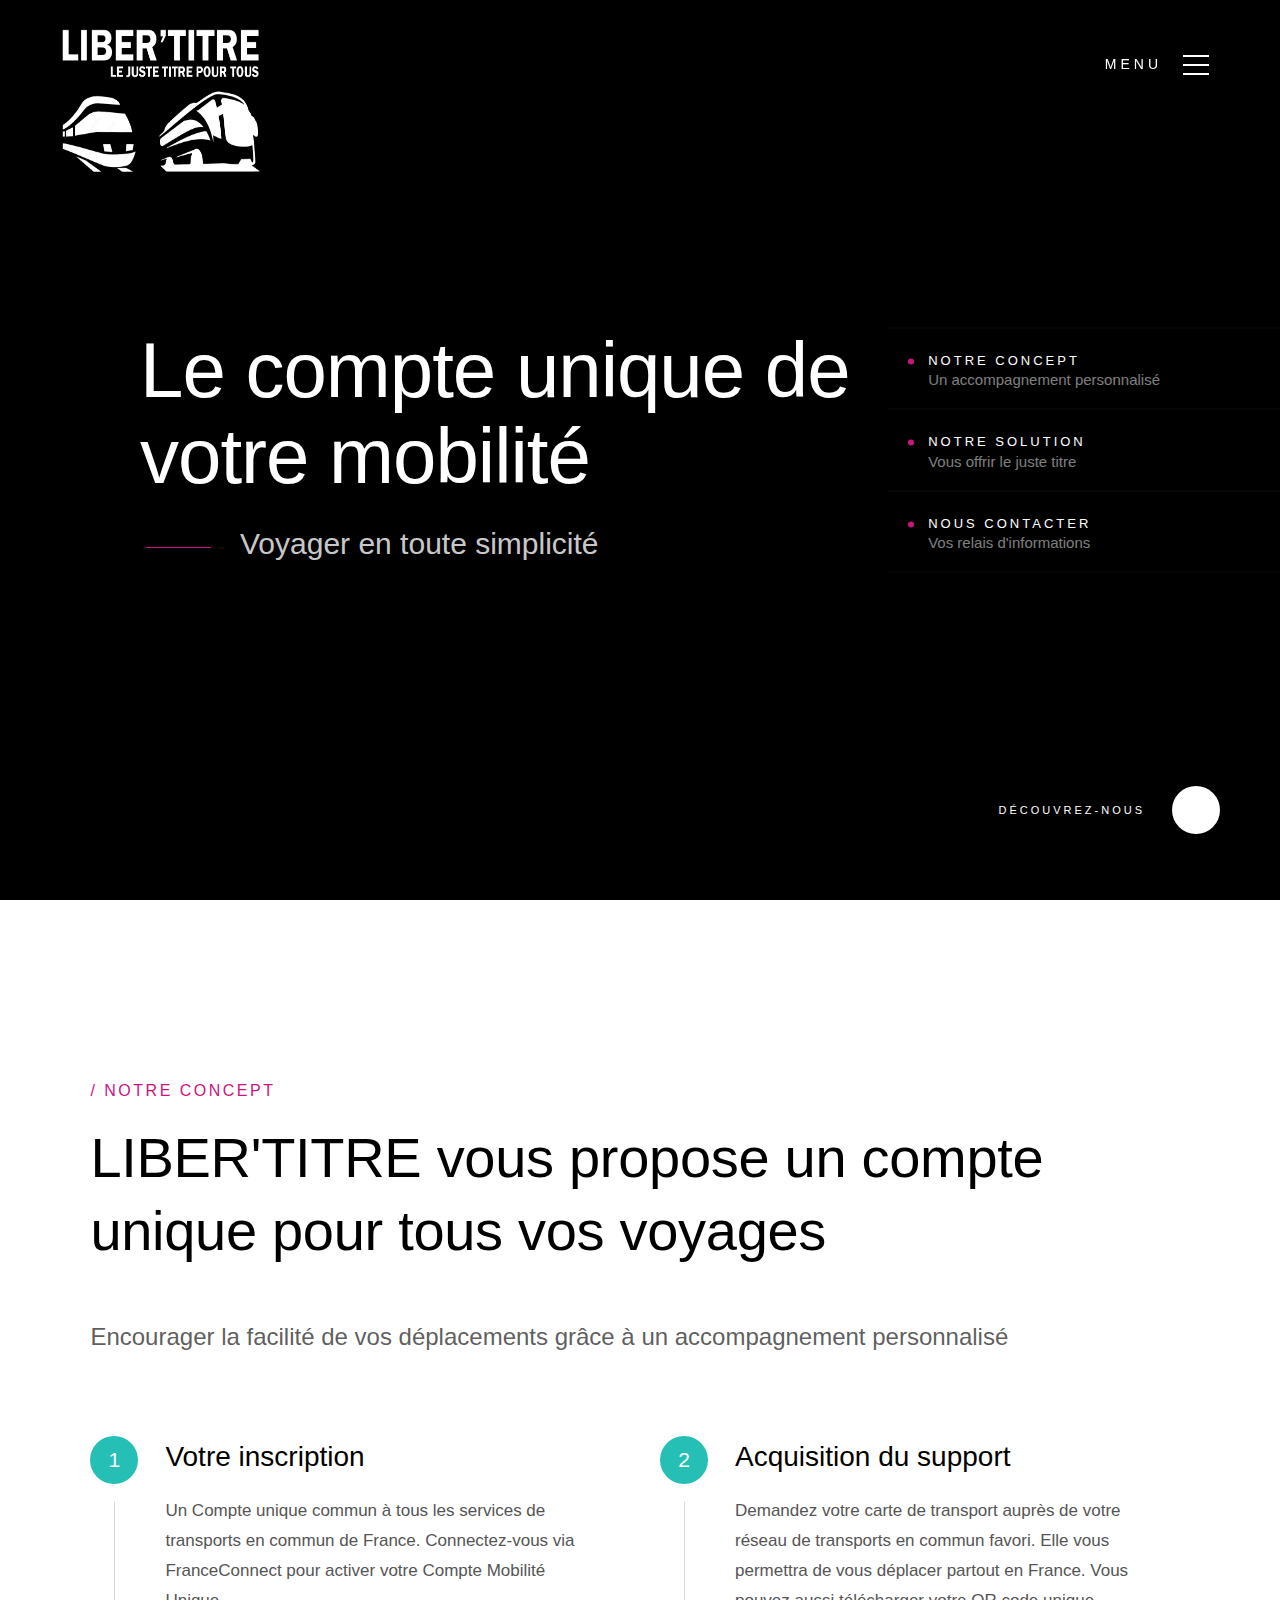
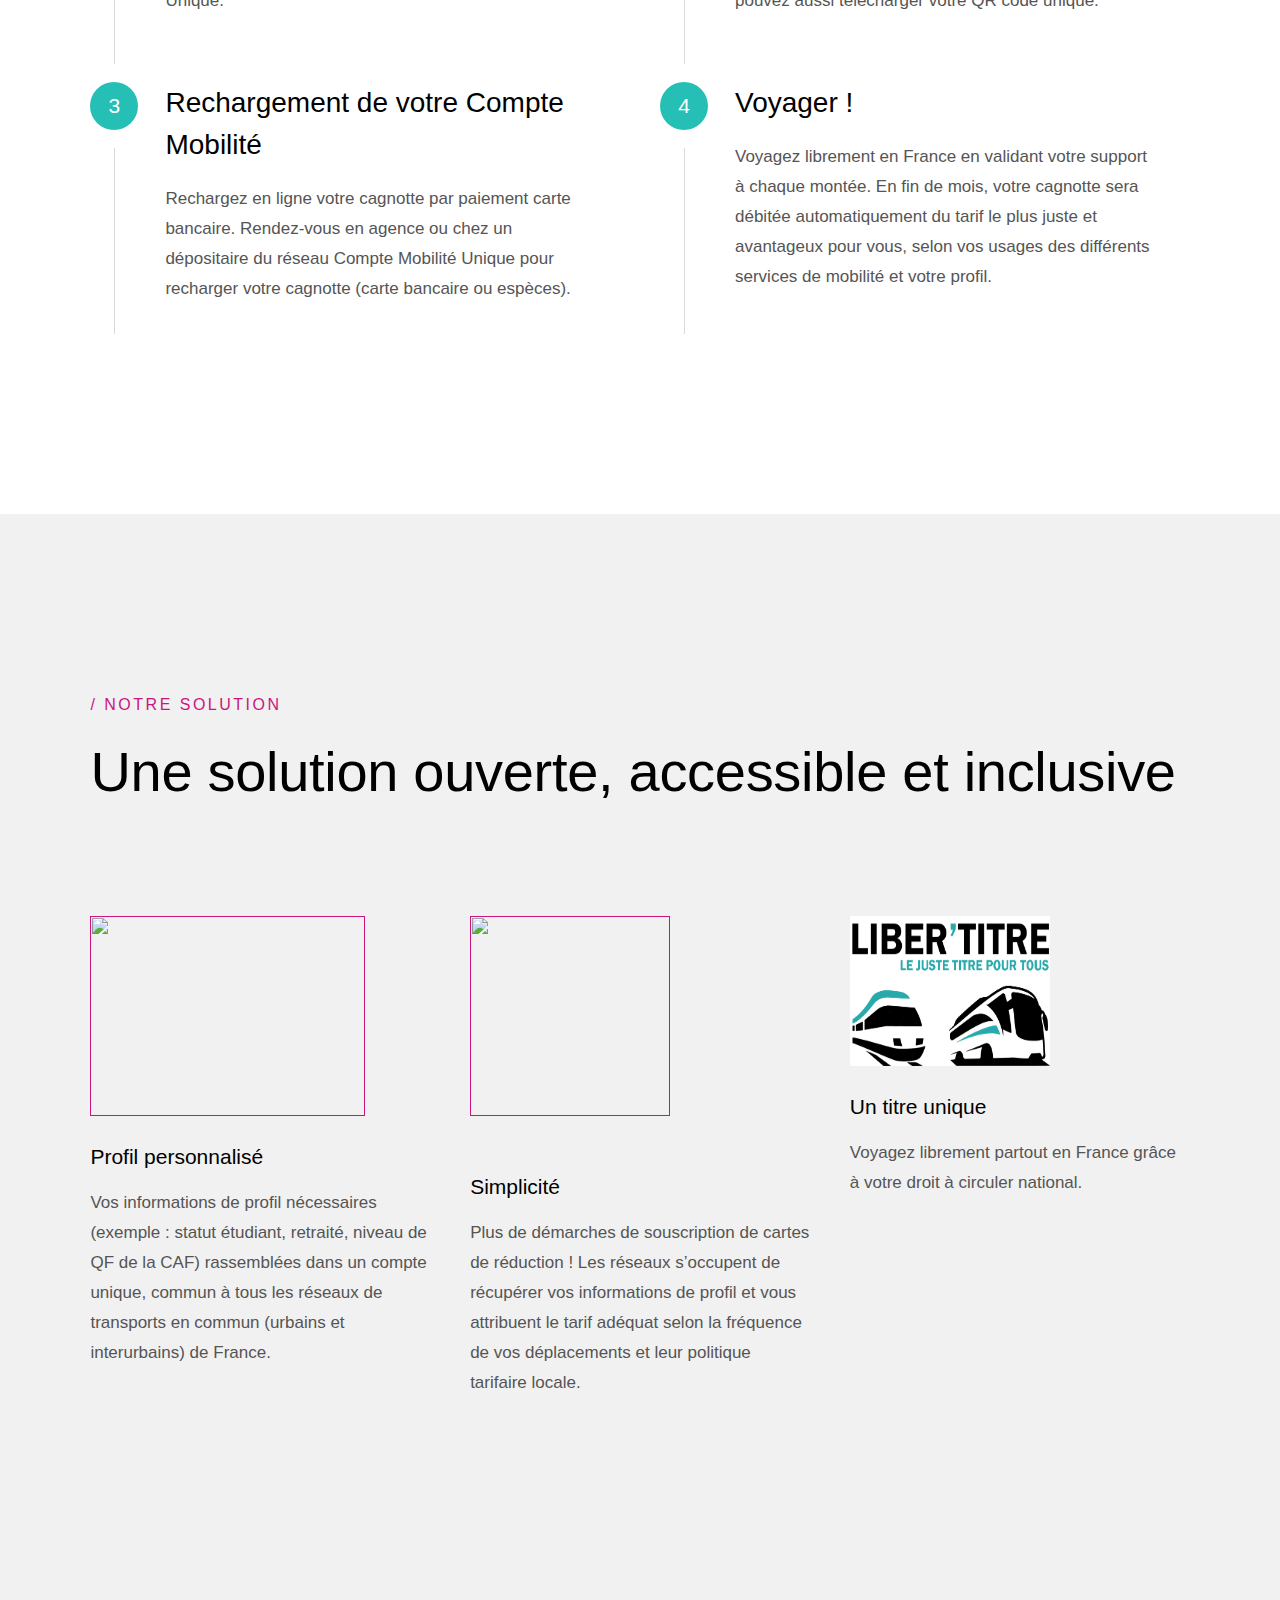
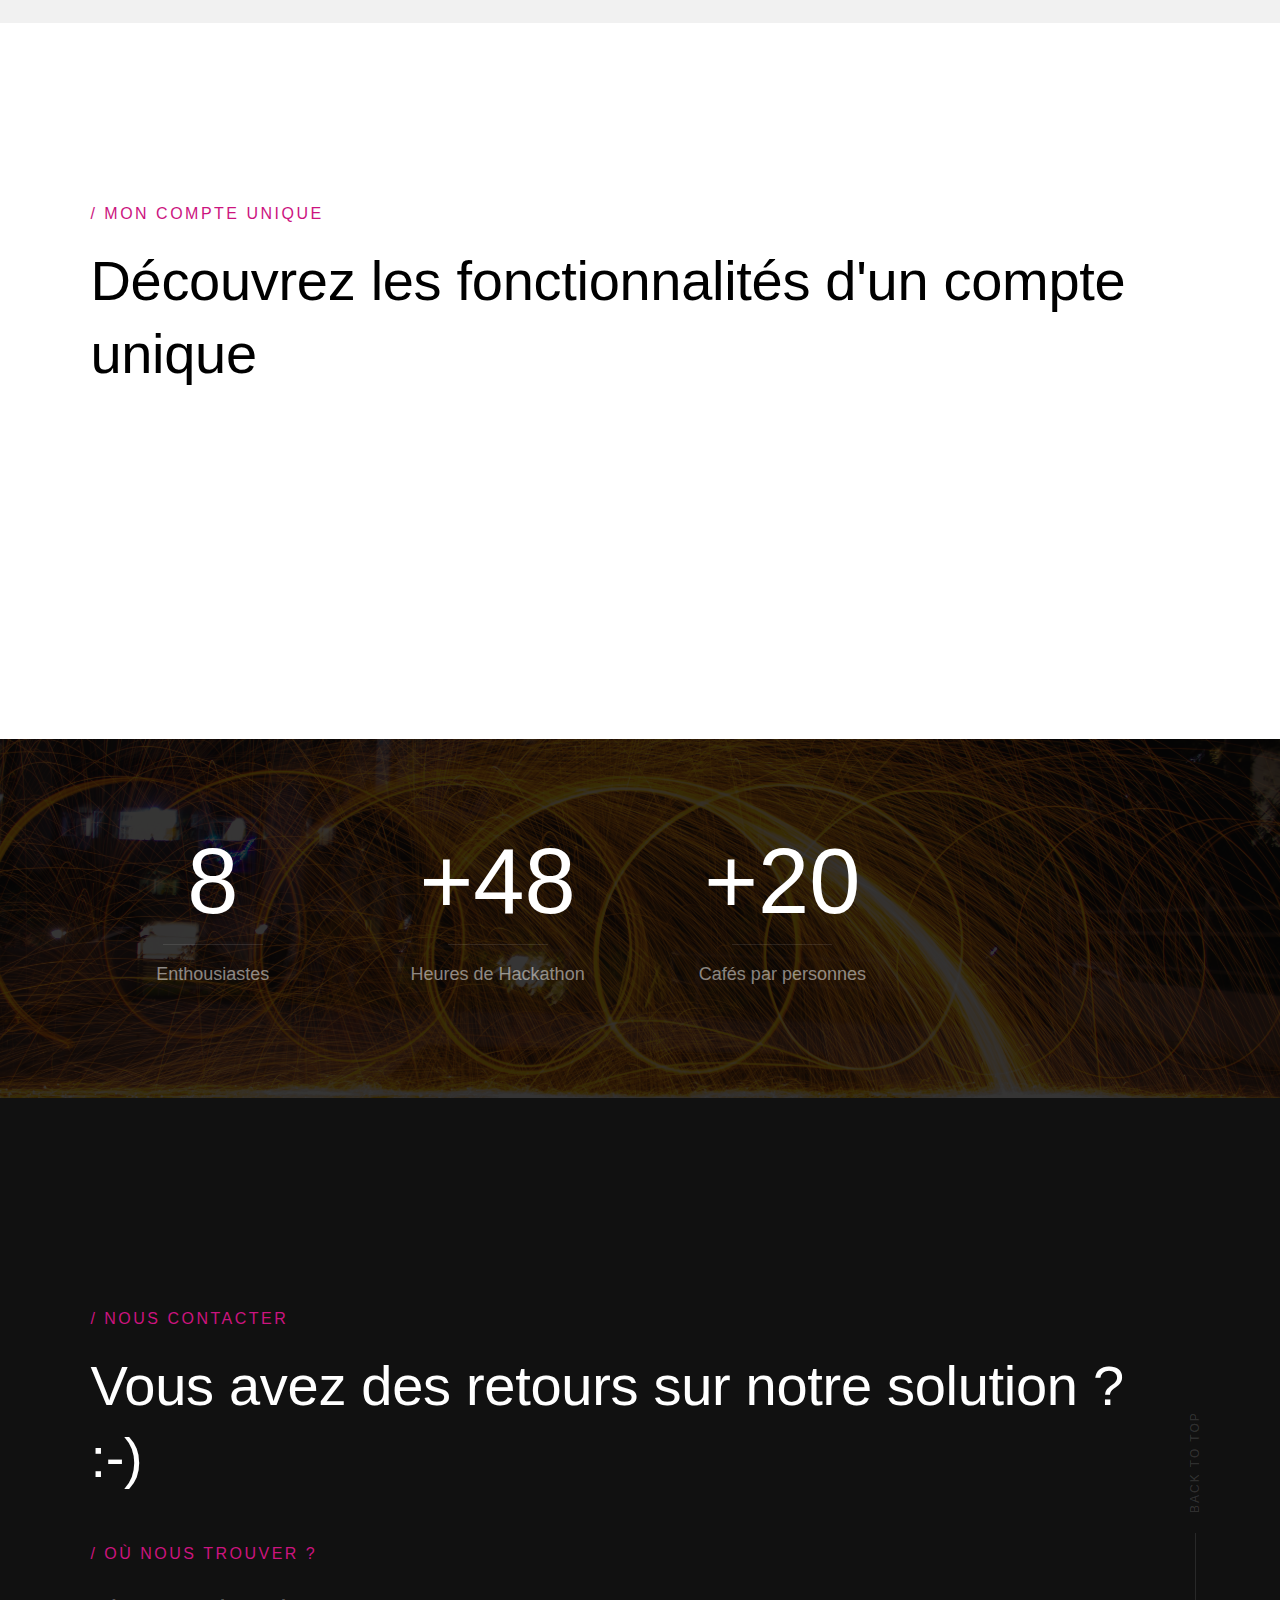
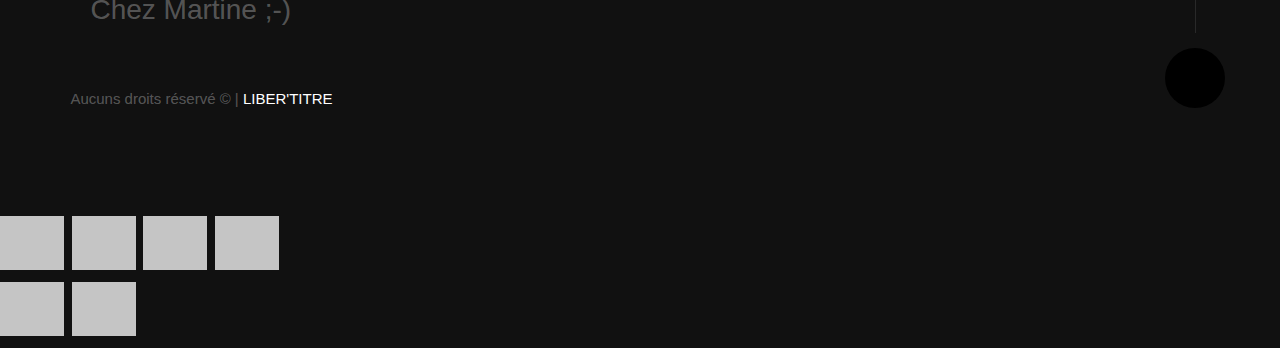
==== index.html @ 4b33ce62 "Update index.html" ====
<!DOCTYPE html>
<html class="no-js" lang="fr">
<head>

    <!--- basic page needs
    ================================================== -->
    <meta charset="utf-8">
    <title>LIBER'TITRE - Hackathon AIT</title>
    <meta name="description" content="HACKATHON LIBER'TITRE est le Juste Titre pour tous vos voyages.">
    <meta name="author" content="Thibault Langlois-Berthelot">

    <!-- mobile specific metas
    ================================================== -->
    <meta name="viewport" content="width=device-width, initial-scale=1">

    <!-- CSS
    ================================================== -->
    <link rel="stylesheet" href="css/base.css">
    <link rel="stylesheet" href="css/vendor.css">
    <link rel="stylesheet" href="css/main.css">

    <!-- script
    ================================================== -->
    <script src="js/modernizr.js"></script>
    <script src="js/pace.min.js"></script>

    <!-- favicons
    ================================================== -->
    <link rel="shortcut icon" href="favicon.ico" type="image/x-icon">
    <link rel="icon" href="favicon.ico" type="image/x-icon">

</head>

<body id="top">

    <!-- header
    ================================================== -->
    <header class="s-header">

        <div class="header-logo">
            <br>
            <br>
            <a href="" target="_blank">
                <img src="images/logo.png" alt="Homepage" style="width:200px;height:150px;">
            </a>
        </div> <!-- end header-logo -->

        <nav class="header-nav">

            <a href="#0" class="header-nav__close" title="close"><span>Fermer</span></a>

            <div class="header-nav__content">
                <h3>LIBER'TITRE</h3>
                
                <ul class="header-nav__list">
                    <li class="current"><a class="smoothscroll"  href="#home" title="home">Acceuil</a></li>
                    <li><a class="smoothscroll"  href="#about" title="about">Notre concept</a></li>
                    <li><a class="smoothscroll"  href="#services" title="services">Notre solution</a></li>
                    <li><a class="smoothscroll"  href="#works" title="works">Mon compte</a></li>
                    <li><a class="smoothscroll"  href="#contact" title="contact">Nous contacter</a></li>
                </ul>
    
                        
                        <p>LIBER'TITRE est un compte unique de vos mobilités en France vous permettant d'avoir le Juste Titre pour tous vos voyages. </p>

            </div> <!-- end header-nav__content -->

        </nav> <!-- end header-nav -->

        <a class="header-menu-toggle" href="#0">
            <span class="header-menu-icon"></span>
        </a>

    </header> <!-- end s-header -->


    <!-- home
    ================================================== -->
    <section id="home" class="s-home target-section" data-parallax="scroll" data-image-src="images/hero-bg.jpg" data-natural-width=3000 data-natural-height=2000 data-position-y=top>

        <div class="shadow-overlay"></div>

        <div class="home-content">

            <div class="row home-content__main">
                <h1>
                Le compte unique de votre mobilité
                </h1>

                <p>
                    Voyager en toute simplicité<br>
                </p>
            </div> 

        </div> <!-- end home-content -->

        <ul class="home-sidelinks">
            <li><a class="smoothscroll" href="#about">Notre concept<span>Un accompagnement personnalisé</span></a></li>
            <li><a class="smoothscroll" href="#services">Notre solution<span>Vous offrir le juste titre</span></a></li>
            <li><a  class="smoothscroll" href="#contact">Nous contacter<span>Vos relais d'informations</span></a></li>
        </ul> <!-- end home-sidelinks -->

        <a href="#about" class="home-scroll smoothscroll">
            <span class="home-scroll__text">Découvrez-nous</span>
            <span class="home-scroll__icon"></span>
        </a> <!-- end home-scroll -->

    </section> <!-- end s-home -->


    <!--about==================================================-->
    <section id='about' class="s-about">

        <div class="row section-header" data-aos="fade-up">
            <div class="col-full">
                <h3 class="subhead">Notre concept</h3>
                <h1 class="display-1">LIBER'TITRE vous propose un compte unique pour tous vos voyages</h1>
            </div>
        </div> <!-- end section-header -->

        <div class="row" data-aos="fade-up">
            <div class="col-full">
                <p class="lead">
                    Encourager la facilité de vos déplacements grâce à un accompagnement personnalisé
                </p>
            </div>
        </div> <!-- end about-desc -->

        <div class="row">
                
            <div class="about-process process block-1-2 block-tab-full">

                <div class="process__vline-left"></div>
                <div class="process__vline-right"></div>

                <div class="col-block process__col" data-item="1" data-aos="fade-up">
                    <div class="process__text">
                        <h4>Votre inscription</h4>

                        <p>Un Compte unique commun à tous les services de transports en commun de France. Connectez-vous via FranceConnect pour activer votre Compte Mobilité Unique.
</p>
                    </div>
                </div>
                <div class="col-block process__col" data-item="2" data-aos="fade-up">
                    <div class="process__text">
                        <h4>Acquisition du support</h4>

                        <p>
                        Demandez votre carte de transport auprès de votre réseau de transports en commun favori. Elle vous permettra de vous déplacer partout en France. Vous pouvez aussi télécharger votre QR code unique.

                        </p>
                    </div>
                </div>
                <div class="col-block process__col" data-item="3" data-aos="fade-up">
                    <div class="process__text">
                        <h4>Rechargement de votre Compte Mobilité</h4>

                        <p>
Rechargez en ligne votre cagnotte par paiement carte bancaire. Rendez-vous en agence ou chez un dépositaire du réseau Compte Mobilité Unique pour recharger votre cagnotte (carte bancaire ou espèces).
                            </p>
                    </div>
                </div>
                <div class="col-block process__col" data-item="4" data-aos="fade-up">
                    <div class="process__text">
                        <h4>Voyager !</h4>

                        <p>
                      Voyagez librement en France en validant votre support à chaque montée. En fin de mois, votre cagnotte sera débitée automatiquement du tarif le plus juste et avantageux pour vous, selon vos usages des différents services de mobilité et votre profil.
                        </p>
                    </div>
                </div>

            </div> <!-- end process -->

        </div> <!-- end about-stats -->

    </section> <!-- end s-about -->


    <!-- services
    ================================================== -->
    <section id='services' class="s-services light-gray">

        <div class="row section-header" data-aos="fade-up">
            <div class="col-full">
                <h3 class="subhead">Notre solution</h3>
                <h1 class="display-1">Une solution ouverte, accessible et inclusive</h1>
            </div>
        </div> <!-- end section-header -->

        <div class="row" data-aos="fade-up">
            <div class="col-full">
            </div>
        </div> <!-- end about-desc -->

        <div class="row services-list block-1-3 block-m-1-2 block-tab-full">

            <div class="col-block service-item " data-aos="fade-up">
                <div class="service-icon service-icon--brand-identity">
                        <a href="" target="_blank"><img src="images/CM.png" alt="" style="width:275px;height:200px;"></a>
                </div>
                <div class="service-text">
                    <h3 class="h4">Profil personnalisé</h3>
                    <p>Vos informations de profil nécessaires (exemple : statut étudiant, retraité, niveau de QF de la CAF) rassemblées dans un compte unique, commun à tous les réseaux de transports en commun (urbains et interurbains) de France.
                    </p>
                </div>
            </div>

            <div class="col-block service-item" data-aos="fade-up">
                <div class="service-icon  service-icon--illustration">
                        <a href="" target="_blank"><img src="images/kbs.png" alt="" style="width:200px;height:200px;"></a>
                </div>
                <div class="service-text">
                    <br>
                    <h3 class="h4">Simplicité</h3>
                    <p>Plus de démarches de souscription de cartes de réduction ! Les réseaux s’occupent de récupérer vos informations de profil et vous attribuent le tarif adéquat selon la fréquence de vos déplacements et leur politique tarifaire locale.
                    </p>
                </div>
            </div>

            <div class="col-block service-item" data-aos="fade-up">
                <div class="service-icon  service-icon--web-design">
                        <a href="" target="_blank"><img src="images/logo2.png" alt="" style="width:200px;height:150px;"></a>
                </div>  
                <div class="service-text">
                    <h3 class="h4">Un titre unique</h3>
                    <p>Voyagez librement partout en France grâce à votre droit à circuler national.
                    </p>
                </div>
            </div>

           

        </div> <!-- end services-list -->

    </section> <!-- end s-services -->


    <!-- works
    ================================================== -->
    <section id='works' class="s-works">
                
        <div class="row section-header" data-aos="fade-up">
            <div class="col-full">
                <h3 class="subhead">Mon compte unique</h3>
                <h1 class="display-1">Découvrez les fonctionnalités d'un compte unique</h1>
            </div>
        </div> <!-- end section-header -->

        <div class="row masonry-wrap">
            <div class="masonry">

                <div class="masonry__brick" data-aos="fade-up">
                    <div class="item-folio">

<div class="item-folio__thumb">
                        </div>

                        <div class="item-folio__text">
                            <h3 class="item-folio__title">
                                Prenez rendez-vous avec un ambassadeur mobilité
                            </h3>
                            <p class="item-folio__cat">
                            </p>
                        </div>

                        <a href="" class="item-folio__project-link" title="Project link">
                            Etape 1
                        </a>
                        <div class="item-folio__caption">
                            <p></p>
                        </div>

                    </div> <!-- end item-folio -->
                </div> <!-- end masonry__brick -->

                <div class="masonry__brick" data-aos="fade-up">
                    <div class="item-folio">
                        
                        <div class="item-folio__thumb">
              <!-- HEREEEEEEEEEEEEeee -->
                        </div>

                        <div class="item-folio__text">
                            <h3 class="item-folio__title">
                               Acquérir un support (carte ou dématérialisé)
                            </h3>
                            <p class="item-folio__cat">
                            </p>
                        </div>

                        <a href="" class="item-folio__project-link" title="Project link">
                            Etape 2
                        </a>

                        <span class="item-folio__caption">
                            <p></p>
                        </span>

                    </div> <!-- end item-folio -->
                </div> <!-- end masonry__brick -->

                <div class="masonry__brick" data-aos="fade-up">
                    <div class="item-folio">

                        <div class="item-folio__thumb">
                        </div>

                        <div class="item-folio__text">
                            <h3 class="item-folio__title">
                                Recharger votre compte mobilité
                            </h3>
                            <p class="item-folio__cat">
                            </p>
                        </div>

                        <a href="" class="item-folio__project-link" title="Project link">
                            Etape 3
                        </a>

                        <span class="item-folio__caption">
                            <p></p>
                        </span>

                    </div> <!-- end item-folio -->
                </div> <!-- end masonry__brick -->

                <div class="masonry__brick" data-aos="fade-up">
                    <div class="item-folio">

                        <div class="item-folio__thumb">
                        </div>

                        <div class="item-folio__text">
                            <h3 class="item-folio__title">
                               4.	Trouver un point services de proximité
                            </h3>
                            <p class="item-folio__cat">
                            </p>
                        </div>

                        <a href="" class="item-folio__project-link" title="Project link">
                            Etape 4
                        </a>

                        <span class="item-folio__caption">
                            <p></p>
                        </span>

                    </div> <!-- end item-folio -->
                </div> <!-- end masonry__brick -->


                <div class="masonry__brick" data-aos="fade-up">
                    <div class="item-folio">

                        <div class="item-folio__thumb">
                        </div>

                        <div class="item-folio__text">
                            <h3 class="item-folio__title">
                               Retrouver l’historique de vos voyages
                            </h3>
                            <p class="item-folio__cat">
                     </p>
                        </div>

                        <a href="" class="item-folio__project-link" title="Project link">
                            Etape 5
                        </a>

                        <span class="item-folio__caption">
                            <p></p>
                        </span>

                    </div> <!-- end item-folio -->
                </div> <!-- end masonry__brick -->

                <div class="masonry__brick" data-aos="fade-up">
                    <div class="item-folio">

                        <div class="item-folio__thumb">
                        </div>

                        <div class="item-folio__text">
                            <h3 class="item-folio__title">
                                Voyager librement en validant votre support
                            </h3>
                            <p class="item-folio__cat">
                               
                            </p>
                        </div>

                        <a href="" class="item-folio__project-link" title="Project link">
                            Etape 6
                        </a>

                        <span class="item-folio__caption">
                            <p></p>
                        </span>

                    </div> <!-- end item-folio -->
                </div> <!-- end masonry__brick -->

            </div> <!-- end masonry -->
        </div> <!-- end masonry-wrap -->

      

    </section> <!-- end s-works -->


    <!-- stats
    ================================================== -->
    <section id="stats" class="s-stats">
       
        <div class="row stats block-1-4 block-m-1-2 block-mob-full" data-aos="fade-up">
             <center>    
            <div class="col-block stats__col ">
                <div class="stats__count">8</div>
                <h5>Enthousiastes</h5>
            </div>
            <div class="col-block stats__col">
                <div class="stats__count">+48</div>
                <h5>Heures de Hackathon</h5>
            </div>
            <div class="col-block stats__col">
                <div class="stats__count">+20</div>
                <h5>Cafés par personnes</h5> 
            </center>
                 </div>

        </div> <!-- end stats -->
    </section> <!-- end s-stats -->


    <!-- contact
    ================================================== -->
    <section id="contact" class="s-contact">

        <div class="row section-header" data-aos="fade-up">
            <div class="col-full">
                <h3 class="subhead subhead--light">Nous contacter</h3>
                <h1 class="display-1 display-1--light">Vous avez des retours sur notre solution ? :-)</h1>
            </div>
        </div> <!-- end section-header -->

        </div> <!-- end row -->

        <div class="row">

            <div class="col-five tab-full contact-secondary">
                <h3 class="subhead subhead--light">Où nous trouver ?</h3>

                <p class="contact-address">
                    Chez Martine ;-)
                </p>
            </div> <!-- end contact-secondary --
        </div> <!-- end row -->

        <div class="row">
            <div class="col-full cl-copyright">
                <span><!-- Link back to Colorlib can't be removed. Template is licensed under CC BY 3.0. -->
Aucuns droits réservé &copy; | <a href="" target="_blank">LIBER'TITRE</a>
<!-- Link back to Colorlib can't be removed. Template is licensed under CC BY 3.0. --></span> 
            </div>
        </div>

        <div class="cl-go-top">
            <a class="smoothscroll" title="Revenir au menu" href="#top"><i class="icon-arrow-up" aria-hidden="true"></i></a>
        </div>

    </section> <!-- end s-contact -->


    <!-- photoswipe background
    ================================================== -->
    <div aria-hidden="true" class="pswp" role="dialog" tabindex="-1">

        <div class="pswp__bg"></div>
        <div class="pswp__scroll-wrap">

            <div class="pswp__container">
                <div class="pswp__item"></div>
                <div class="pswp__item"></div>
                <div class="pswp__item"></div>
            </div>

            <div class="pswp__ui pswp__ui--hidden">
                <div class="pswp__top-bar">
                    <div class="pswp__counter"></div><button class="pswp__button pswp__button--close" title="Close (Esc)"></button> <button class="pswp__button pswp__button--share" title=
                    "Share"></button> <button class="pswp__button pswp__button--fs" title="Toggle fullscreen"></button> <button class="pswp__button pswp__button--zoom" title=
                    "Zoom in/out"></button>
                    <div class="pswp__preloader">
                        <div class="pswp__preloader__icn">
                            <div class="pswp__preloader__cut">
                                <div class="pswp__preloader__donut"></div>
                            </div>
                        </div>
                    </div>
                </div>
                <div class="pswp__share-modal pswp__share-modal--hidden pswp__single-tap">
                    <div class="pswp__share-tooltip"></div>
                </div><button class="pswp__button pswp__button--arrow--left" title="Previous (arrow left)"></button> <button class="pswp__button pswp__button--arrow--right" title=
                "Next (arrow right)"></button>
                <div class="pswp__caption">
                    <div class="pswp__caption__center"></div>
                </div>
            </div>

        </div>

    </div> <!-- end photoSwipe background -->


    <!-- preloader
    ================================================== -->
    <div id="preloader">
        <div id="loader">            
        </div>
    </div>


    <!-- Java Script
    ================================================== -->
    <script src="js/jquery-3.2.1.min.js"></script>
    <script src="js/plugins.js"></script>
    <script src="js/main.js"></script>

</body>

</html>
---- css/base.css ----
/* =================================================================== 
 *
 *  Transcend v1.0 Base Stylesheet
 *  03-18-2018
 *  ------------------------------------------------------------------
 *
 *  TOC:
 *  # imports
 *  # normalize
 *  # basic/base setup styles
 *      ## Media
 *      ## Typography resets
 *      ## links
 *      ## inputs
 *  # grid
 *      ## medium size devices
 *      ## tablets
 *      ## mobile devices
 *      ## small mobile devices
 *  # block grids
 *      ## medium size devices
 *      ## tablets
 *      ## mobile devices
 *      ## small mobile devices
 *  # MISC
 *
 * =================================================================== */

/* ===================================================================
 * # imports 
 *
 * ------------------------------------------------------------------- */
@import url("font-awesome/css/fontawesome-all.css");
@import url("micons/micons.css");
@import url("fonts.css");


/* ===================================================================
 * # normalize
 * normalize.css v5.0.0 | MIT License | 
 * github.com/necolas/normalize.css
 *
 * ------------------------------------------------------------------- */
html {
    font-family: sans-serif;
    line-height: 1.15;
    -ms-text-size-adjust: 100%;
    -webkit-text-size-adjust: 100%;
}

body {
    margin: 0;
}

article,
aside,
footer,
header,
nav,
section {
    display: block;
}

h1 {
    font-size: 2em;
    margin: 0.67em 0;
}

figcaption,
figure,
main {
    display: block;
}

figure {
    margin: 1em 40px;
}

hr {
    box-sizing: content-box;
    height: 0;
    overflow: visible;
}

pre {
    font-family: monospace, monospace;
    font-size: 1em;
}

a {
    background-color: transparent;
    -webkit-text-decoration-skip: objects;
}

a:active,
a:hover {
    outline-width: 0;
}

abbr[title] {
    border-bottom: none;
    text-decoration: underline;
    text-decoration: underline dotted;
}

b,
strong {
    font-weight: inherit;
}

b,
strong {
    font-weight: bolder;
}

code,
kbd,
samp {
    font-family: monospace, monospace;
    font-size: 1em;
}

dfn {
    font-style: italic;
}

mark {
    background-color: #ff0;
    color: #000;
}

small {
    font-size: 80%;
}

sub,
sup {
    font-size: 75%;
    line-height: 0;
    position: relative;
    vertical-align: baseline;
}

sub {
    bottom: -0.25em;
}

sup {
    top: -0.5em;
}

audio,
video {
    display: inline-block;
}

audio:not([controls]) {
    display: none;
    height: 0;
}

img {
    border-style: none;
}

svg:not(:root) {
    overflow: hidden;
}

button,
input,
optgroup,
select,
textarea {
    font-family: sans-serif;
    font-size: 100%;
    line-height: 1.15;
    margin: 0;
}

button,
input {
    overflow: visible;
}

button,
select {
    text-transform: none;
}

button,
html [type="button"],
[type="reset"],
[type="submit"] {
    -webkit-appearance: button;
}

button::-moz-focus-inner,
[type="button"]::-moz-focus-inner,
[type="reset"]::-moz-focus-inner,
[type="submit"]::-moz-focus-inner {
    border-style: none;
    padding: 0;
}

button:-moz-focusring,
[type="button"]:-moz-focusring,
[type="reset"]:-moz-focusring,
[type="submit"]:-moz-focusring {
    outline: 1px dotted ButtonText;
}

fieldset {
    border: 1px solid #c0c0c0;
    margin: 0 2px;
    padding: 0.35em 0.625em 0.75em;
}

legend {
    box-sizing: border-box;
    color: inherit;
    display: table;
    max-width: 100%;
    padding: 0;
    white-space: normal;
}

progress {
    display: inline-block;
    vertical-align: baseline;
}

textarea {
    overflow: auto;
}

[type="checkbox"],
[type="radio"] {
    box-sizing: border-box;
    padding: 0;
}

[type="number"]::-webkit-inner-spin-button,
[type="number"]::-webkit-outer-spin-button {
    height: auto;
}

[type="search"] {
    -webkit-appearance: textfield;
    outline-offset: -2px;
}

[type="search"]::-webkit-search-cancel-button,
[type="search"]::-webkit-search-decoration {
    -webkit-appearance: none;
}

::-webkit-file-upload-button {
    -webkit-appearance: button;
    font: inherit;
}

details,
menu {
    display: block;
}

summary {
    display: list-item;
}

canvas {
    display: inline-block;
}

template {
    display: none;
}

[hidden] {
    display: none;
}


/* ===================================================================
 * # basic/base setup styles
 *
 * ------------------------------------------------------------------- */
html {
    font-size: 62.5%;
    box-sizing: border-box;
}

*,
*::before,
*::after {
    box-sizing: inherit;
}

body {
    font-weight: normal;
    line-height: 1;
    word-wrap: break-word;
    text-rendering: optimizeLegibility;
    -webkit-overflow-scrolling: touch;
    -webkit-text-size-adjust: none;
}

body,
input,
button {
    -moz-osx-font-smoothing: grayscale;
    -webkit-font-smoothing: antialiased;
}


/* ------------------------------------------------------------------- 
 * ## Media
 * ------------------------------------------------------------------- */
img,
video {
    max-width: 100%;
    height: auto;
}


/* ------------------------------------------------------------------- 
 * ## Typography resets 
 * ------------------------------------------------------------------- */
div,
dl,
dt,
dd,
ul,
ol,
li,
h1,
h2,
h3,
h4,
h5,
h6,
pre,
form,
p,
blockquote,
th,
td {
    margin: 0;
    padding: 0;
}

h1,
h2,
h3,
h4,
h5,
h6 {
    -webkit-font-smoothing: auto;
    -webkit-font-smoothing: antialiased;
    -webkit-font-variant-ligatures: common-ligatures;
    -moz-font-variant-ligatures: common-ligatures;
    font-variant-ligatures: common-ligatures;
    text-rendering: optimizeLegibility;
}

em,
i {
    font-style: italic;
    line-height: inherit;
}

strong,
b {
    font-weight: bold;
    line-height: inherit;
}

small {
    font-size: 60%;
    line-height: inherit;
}

ol,
ul {
    list-style: none;
}

li {
    display: block;
}


/* ------------------------------------------------------------------- 
 * ## links
 * ------------------------------------------------------------------- */
a {
    text-decoration: none;
    line-height: inherit;
}

a img {
    border: none;
}


/* ------------------------------------------------------------------- 
 * ## inputs
 * ------------------------------------------------------------------- */
fieldset {
    margin: 0;
    padding: 0;
}

input[type="email"],
input[type="number"],
input[type="search"],
input[type="text"],
input[type="tel"],
input[type="url"],
input[type="password"],
textarea {
    -webkit-appearance: none;
    -moz-appearance: none;
    -ms-appearance: none;
    -o-appearance: none;
    appearance: none;
}



/* ===================================================================
 * # grid
 *
 * ------------------------------------------------------------------- */
.row {
    width: 89%;
    max-width: 1200px;
    margin: 0 auto;
}

.row:after {
    content: "";
    display: table;
    clear: both;
}

.row .row {
    width: auto;
    max-width: none;
    margin-left: -20px;
    margin-right: -20px;
}

/* column blocks
 * -------------------------------------- */
[class*="col-"] {
    float: left;
    padding: 0 20px;
}

[class*="col-"]+[class*="col-"].end {
    float: right;
}

/* column width classes 
 * -------------------------------------- */
.col-one {
    width: 8.33333%;
}

.col-two,
.col-1-6 {
    width: 16.66667%;
}

.col-three,
.col-1-4 {
    width: 25%;
}

.col-four,
.col-1-3 {
    width: 33.33333%;
}

.col-five {
    width: 41.66667%;
}

.col-six,
.col-1-2 {
    width: 50%;
}

.col-seven {
    width: 58.33333%;
}

.col-eight,
.col-2-3 {
    width: 66.66667%;
}

.col-nine,
.col-3-4 {
    width: 75%;
}

.col-ten,
.col-5-6 {
    width: 83.33333%;
}

.col-eleven {
    width: 91.66667%;
}

.col-twelve,
.col-full {
    width: 100%;
}


/* ------------------------------------------------------------------- 
 * ## medium size devices
 * ------------------------------------------------------------------- */
@media only screen and (max-width: 1200px) {
    .row .row {
        margin-left: -15px;
        margin-right: -15px;
    }
    [class*="col-"] {
        padding: 0 15px;
    }
    .md-two,
    .md-1-6 {
        width: 16.66667%;
    }
    .md-one {
        width: 8.33333%;
    }
    .md-three,
    .md-1-4 {
        width: 25%;
    }
    .md-four,
    .md-1-3 {
        width: 33.33333%;
    }
    .md-five {
        width: 41.66667%;
    }
    .md-six,
    .md-1-2 {
        width: 50%;
    }
    .md-seven {
        width: 58.33333%;
    }
    .md-eight,
    .md-2-3 {
        width: 66.66667%;
    }
    .md-nine,
    .md-3-4 {
        width: 75%;
    }
    .md-ten,
    .md-5-6 {
        width: 83.33333%;
    }
    .md-eleven {
        width: 91.66667%;
    }
    .md-twelve,
    .md-full {
        width: 100%;
    }
}


/* ------------------------------------------------------------------- 
 * ## tablets
 * ------------------------------------------------------------------- */
@media only screen and (max-width: 800px) {
    .row {
        width: 90%;
    }
    .tab-1-4 {
        width: 25%;
    }
    .tab-1-3 {
        width: 33.33333%;
    }
    .tab-1-2 {
        width: 50%;
    }
    .tab-2-3 {
        width: 66.66667%;
    }
    .tab-3-4 {
        width: 75%;
    }
    .tab-full {
        width: 100%;
    }
    .hide-on-tablet {
        display: none;
    }
}


/* ------------------------------------------------------------------- 
 * ## mobile devices
 * ------------------------------------------------------------------- */
@media only screen and (max-width: 600px) {
    .row {
        width: auto;
        padding-left: 25px;
        padding-right: 25px;
    }
    .row .row {
        margin-left: -10px;
        margin-right: -10px;
        padding-left: 0;
        padding-right: 0;
    }
    [class*="col-"] {
        padding: 0 10px;
    }
    .mob-1-4 {
        width: 25%;
    }
    .mob-1-3 {
        width: 33.33333%;
    }
    .mob-1-2 {
        width: 50%;
    }
    .mob-2-3 {
        width: 66.66667%;
    }
    .mob-3-4 {
        width: 75%;
    }
    .mob-full {
        width: 100%;
    }
    .hide-on-mobile {
        display: none;
    }
}


/* ------------------------------------------------------------------- 
 * ## small mobile devices
 * ------------------------------------------------------------------- */

/* stack columns on small mobile devices
 * ------------------------------------------------------------------- */
@media only screen and (max-width: 400px) {
    .row .row {
        margin-left: 0;
        margin-right: 0;
    }
    [class*="col-"] {
        width: 100% !important;
        float: none !important;
        clear: both !important;
        margin-left: 0;
        margin-right: 0;
        padding: 0;
    }
    [class*="col-"]+[class*="col-"].end {
        float: none;
    }
}



/* ===================================================================
 * # block grids
 * ------------------------------------------------------------------- */

/*   Equally-sized columns define at row level
 * ------------------------------------------------------------------- */
[class*="block-"]:after {
    content: "";
    display: table;
    clear: both;
}

.block-1-6 .col-block {
    width: 16.66667%;
}

.block-1-5 .col-block {
    width: 20%;
}

.block-1-4 .col-block {
    width: 25%;
}

.block-1-3 .col-block {
    width: 33.33333%;
}

.block-1-2 .col-block {
    width: 50%;
}

/**
 * Clearing for block grid columns. Allow columns with 
 * different heights to align properly.
 */

.block-1-6 .col-block:nth-child(6n+1),
.block-1-5 .col-block:nth-child(5n+1),
.block-1-4 .col-block:nth-child(4n+1),
.block-1-3 .col-block:nth-child(3n+1),
.block-1-2 .col-block:nth-child(2n+1) {
    clear: both;
}


/* ------------------------------------------------------------------- 
 * ## medium size devices
 * ------------------------------------------------------------------- */
@media only screen and (max-width: 1200px) {
    .block-m-1-6 .col-block {
        width: 16.66667%;
    }
    .block-m-1-5 .col-block {
        width: 20%;
    }
    .block-m-1-4 .col-block {
        width: 25%;
    }
    .block-m-1-3 .col-block {
        width: 33.33333%;
    }
    .block-m-1-2 .col-block {
        width: 50%;
    }
    .block-m-full .col-block {
        width: 100%;
        clear: both;
    }
    [class*="block-m-"] .col-block:nth-child(n) {
        clear: none;
    }
    .block-m-1-6 .col-block:nth-child(6n+1),
    .block-m-1-5 .col-block:nth-child(5n+1),
    .block-m-1-4 .col-block:nth-child(4n+1),
    .block-m-1-3 .col-block:nth-child(3n+1),
    .block-m-1-2 .col-block:nth-child(2n+1) {
        clear: both;
    }
}


/* ------------------------------------------------------------------- 
 * ## tablets
 * ------------------------------------------------------------------- */
@media only screen and (max-width: 800px) {
    .block-tab-1-6 .col-block {
        width: 16.66667%;
    }
    .block-tab-1-5 .col-block {
        width: 20%;
    }
    .block-tab-1-4 .col-block {
        width: 25%;
    }
    .block-tab-1-3 .col-block {
        width: 33.33333%;
    }
    .block-tab-1-2 .col-block {
        width: 50%;
    }
    .block-tab-full .col-block {
        width: 100%;
        clear: both;
    }
    [class*="block-tab-"] .col-block:nth-child(n) {
        clear: none;
    }
    .block-tab-1-6 .col-block:nth-child(6n+1),
    .block-tab-1-6 .col-block:nth-child(5n+1),
    .block-tab-1-4 .col-block:nth-child(4n+1),
    .block-tab-1-3 .col-block:nth-child(3n+1),
    .block-tab-1-2 .col-block:nth-child(2n+1) {
        clear: both;
    }
}


/* ------------------------------------------------------------------- 
 * ## mobile devices
 * ------------------------------------------------------------------- */
@media only screen and (max-width: 600px) {
    .block-mob-1-6 .col-block {
        width: 16.66667%;
    }
    .block-mob-1-5 .col-block {
        width: 20%;
    }
    .block-mob-1-4 .col-block {
        width: 25%;
    }
    .block-mob-1-3 .col-block {
        width: 33.33333%;
    }
    .block-mob-1-2 .col-block {
        width: 50%;
    }
    .block-mob-full .col-block {
        width: 100%;
        clear: both;
    }
    [class*="block-mob-"] .col-block:nth-child(n) {
        clear: none;
    }
    .block-mob-1-6 .col-block:nth-child(6n+1),
    .block-mob-1-5 .col-block:nth-child(5n+1),
    .block-mob-1-4 .col-block:nth-child(4n+1),
    .block-mob-1-3 .col-block:nth-child(3n+1),
    .block-mob-1-2 .col-block:nth-child(2n+1) {
        clear: both;
    }
}


/* ------------------------------------------------------------------- 
 * ## small mobile devices
 * ------------------------------------------------------------------- */

/* stack columns on small mobile devices
 * ------------------------------------------------------------------- */
@media only screen and (max-width: 400px) {
    .stack .col-block {
        width: 100% !important;
        float: none !important;
        clear: both !important;
        margin-left: 0;
        margin-right: 0;
    }
}



/* ===================================================================
 * # MISC
 *
 * ------------------------------------------------------------------- */
.group:after {
    content: "";
    display: table;
    clear: both;
}

/* Misc Helper Styles
 * -------------------------------------- */
.is-hidden {
    display: none;
}

.is-invisible {
    visibility: hidden;
}

.antialiased {
    -webkit-font-smoothing: antialiased;
    -moz-osx-font-smoothing: grayscale;
}

.overflow-hidden {
    overflow: hidden;
}

.remove-bottom {
    margin-bottom: 0;
}

.half-bottom {
    margin-bottom: 1.5rem !important;
}

.add-bottom {
    margin-bottom: 3rem !important;
}

.no-border {
    border: none;
}

.full-width {
    width: 100%;
}

.text-center {
    text-align: center;
}

.text-left {
    text-align: left;
}

.text-right {
    text-align: right;
}

.pull-left {
    float: left;
}

.pull-right {
    float: right;
}

.align-center {
    margin-left: auto;
    margin-right: auto;
    text-align: center;
}

/*# sourceMappingURL=base.css.map */
---- css/main.css ----
@@ -1,9 +1,4 @@
/* =================================================================== 
 *
 *  Transcend v1.0 Main Stylesheet
 *  03-19-2018
 *  ------------------------------------------------------------------
 *
 *  TOC:
 *  # base style overrides
 *    ## links
 *  # typography & general theme styles
 *    ## Lists
 *    ## responsive video container
 *    ## floated image
 *    ## tables
 *    ## Spacing 
 *    ## pace.js styles - minimal
 *  # preloader
 *  # forms
 *    ## Style Placeholder Text
 *    ## Change Autocomplete styles in Chrome
 *  # buttons
 *  # additional components
 *    ## alert box
 *    ## additional typo styles
 *    ## skillbars
 *  # reusable and common theme styles
 *    ## display headings
 *  # header styles
 *    ## header logo
 *    ## main navigation
 *    ## mobile menu toggle 
 *  # home
 *    ## home content
 *    ## home sidelinks
 *    ## home scroll
 *    ## home scroll
 *    ## home animations
 *  # about
 *    ## about process
 *  # services
 *    ## services list
 *  # works
 *    ## bricks/masonry
 *  # testimonials
 *  # stats 
 *  # contact 
 *    ## contact social
 *    ## subscribe
 *    ## copyright
 *    ## go to top
 *
 * =================================================================== */


/* ===================================================================
 * # base style overrides
 *
 * ------------------------------------------------------------------- */
html {
  font-size: 10px;
}
@media only screen and (max-width: 400px) {
  html {
    font-size: 9.411764705882353px;
  }
}

html, body {
  height: 100%;
}

body {
  background: #111111;
  font-family: "metropolis-regular", sans-serif;
  font-size: 1.7rem;
  font-style: normal;
  font-weight: normal;
  line-height: 1.765;
  color: #555555;
  margin: 0;
  padding: 0;
}

/* ------------------------------------------------------------------- 
 * ## links
 * ------------------------------------------------------------------- */
a {
  color: #cc147f;
  -webkit-transition: all 0.3s ease-in-out;
  transition: all 0.3s ease-in-out;
}

a:hover,
a:focus,
a:active {
  color: #26bfb5;
}

a:hover,
a:active {
  outline: 0;
}


/* ===================================================================
 * # typography & general theme styles
 * 
 * ------------------------------------------------------------------- */
h1, h2, h3, h4, h5, h6, .h1, .h2, .h3, .h4, .h5, .h6 {
  font-family: "metropolis-semibold", sans-serif;
  color: #000000;
  font-style: normal;
  font-weight: normal;
  text-rendering: optimizeLegibility;
}

h1, .h1, h2, .h2, h3, .h3, h4, .h4 {
  margin-top: 6rem;
  margin-bottom: 1.8rem;
}

@media only screen and (max-width:600px) {
  h1, .h1, h2, .h2, h3, .h3, h4, .h4 {
    margin-top: 5.1rem;
  }

}

h5, .h5, h6, .h6 {
  margin-top: 4.2rem;
  margin-bottom: 1.5rem;
}

@media only screen and (max-width:600px) {
  h5, .h5, h6, .h6 {
    margin-top: 3.6rem;
    margin-bottom: 0.9rem;
  }

}

h1, .h1 {
  font-size: 3.6rem;
  line-height: 1.25;
  letter-spacing: -0.1rem;
}

@media only screen and (max-width:600px) {
  h1, .h1 {
    font-size: 3.3rem;
    letter-spacing: -0.07rem;
  }

}

h2, .h2 {
  font-size: 3rem;
  line-height: 1.3;
}

h3, .h3 {
  font-size: 2.4rem;
  line-height: 1.25;
}

h4, .h4 {
  font-size: 2.1rem;
  line-height: 1.286;
}

h5, .h5 {
  font-size: 1.7rem;
  line-height: 1.235;
}

h6, .h6 {
  font-size: 1.4rem;
  line-height: 1.286;
  text-transform: uppercase;
  letter-spacing: 0.16rem;
}

p img {
  margin: 0;
}

p.lead {
  font-family: "metropolis-regular", sans-serif;
  font-size: 2.4rem;
  line-height: 1.75;
  margin-bottom: 3.6rem;
  color: rgba(85, 85, 85, 0.95);
}
@media only screen and (max-width: 1200px) {
  p.lead {
    font-size: 2.2rem;
  }
}
@media only screen and (max-width: 1000px) {
  p.lead {
    font-size: 2.1rem;
  }
}
@media only screen and (max-width: 800px) {
  p.lead {
    font-size: 1.9rem;
  }
}

em, i, strong, b {
  font-size: inherit;
  line-height: inherit;
  font-style: normal;
  font-weight: normal;
}

em, i {
  font-family: "metropolis-italic", sans-serif;
}

strong, b {
  font-family: "metropolis-semibold", sans-serif;
  font-weight: normal;
}

small {
  font-size: 1.2rem;
  line-height: inherit;
}

blockquote {
  margin: 3.9rem 0;
  padding-left: 4.5rem;
  position: relative;
}

blockquote:before {
  content: "\201C";
  font-size: 10rem;
  line-height: 0px;
  margin: 0;
  color: rgba(0, 0, 0, 0.25);
  font-family: arial, sans-serif;
  position: absolute;
  top: 3.6rem;
  left: 0;
}

blockquote p {
  font-family: "metropolis-regular", sans-serif;
  padding: 0;
  font-size: 2.1rem;
  line-height: 1.857;
  color: #111111;
}

blockquote cite {
  display: block;
  font-family: "domine-regular", sans-serif;
  font-size: 1.4rem;
  font-style: normal;
  line-height: 1.5;
}

blockquote cite:before {
  content: "\2014 \0020";
}

blockquote cite a,
blockquote cite a:visited {
  color: #626262;
  border: none;
}

abbr {
  font-family: "metropolis-bold", sans-serif;
  font-variant: small-caps;
  text-transform: lowercase;
  letter-spacing: 0.05rem;
  color: #626262;
}

var, kbd, samp, code, pre {
  font-family: Consolas, "Andale Mono", Courier, "Courier New", monospace;
}

pre {
  padding: 2.4rem 3rem 3rem;
  background: #f1f1f1;
  overflow-x: auto;
}

code {
  font-size: 1.4rem;
  margin: 0 0.2rem;
  padding: 0.3rem 0.6rem;
  white-space: nowrap;
  background: #f1f1f1;
  border: 1px solid #e1e1e1;
  border-radius: 3px;
}

pre > code {
  display: block;
  white-space: pre;
  line-height: 2;
  padding: 0;
  margin: 0;
}

pre.prettyprint > code {
  border: none;
}

del {
  text-decoration: line-through;
}

abbr[title],
dfn[title] {
  border-bottom: 1px dotted;
  cursor: help;
  text-decoration: none;
}

mark {
  background: #ffd900;
  color: #000000;
}

hr {
  border: solid rgba(0, 0, 0, 0.1);
  border-width: 1px 0 0;
  clear: both;
  margin: 2.4rem 0 1.5rem;
  height: 0;
}


/* ------------------------------------------------------------------- 
 * ## Lists
 * ------------------------------------------------------------------- */
ol {
  list-style: decimal;
}

ul {
  list-style: disc;
}

li {
  display: list-item;
}

ol,
ul {
  margin-left: 1.7rem;
}

ul li {
  padding-left: 0.4rem;
}

ul ul,
ul ol,
ol ol,
ol ul {
  margin: 0.6rem 0 0.6rem 1.7rem;
}

ul.disc li {
  display: list-item;
  list-style: none;
  padding: 0 0 0 0.8rem;
  position: relative;
}
ul.disc li::before {
  content: "";
  display: inline-block;
  width: 8px;
  height: 8px;
  border-radius: 50%;
  background: #cc147f;
  position: absolute;
  left: -17px;
  top: 11px;
  vertical-align: middle;
}

dt {
  margin: 0;
  color: #cc147f;
}

dd {
  margin: 0 0 0 2rem;
}


/* ------------------------------------------------------------------- 
 * ## responsive video container
 * ------------------------------------------------------------------- */
.video-container {
  position: relative;
  padding-bottom: 56.25%;
  height: 0;
  overflow: hidden;
}
.video-container iframe,
.video-container object,
.video-container embed,
.video-container video {
  position: absolute;
  top: 0;
  left: 0;
  width: 100%;
  height: 100%;
}


/* ------------------------------------------------------------------- 
 * ## floated image
 * ------------------------------------------------------------------- */
img.pull-right {
  margin: 1.5rem 0 0 3rem;
}

img.pull-left {
  margin: 1.5rem 3rem 0 0;
}


/* ------------------------------------------------------------------- 
 * ## tables
 * ------------------------------------------------------------------- */
table {
  border-width: 0;
  width: 100%;
  max-width: 100%;
  font-family: "metropolis-regular", sans-serif;
}

th,
td {
  padding: 1.5rem 3rem;
  text-align: left;
  border-bottom: 1px solid #e8e8e8;
}

th {
  color: #000000;
  font-family: "metropolis-semibold", sans-serif;
  font-weight: normal;
}

td {
  line-height: 1.5;
}

th:first-child,
td:first-child {
  padding-left: 0;
}

th:last-child,
td:last-child {
  padding-right: 0;
}

.table-responsive {
  overflow-x: auto;
  -webkit-overflow-scrolling: touch;
}


/* ------------------------------------------------------------------- 
 * ## Spacing 
 * ------------------------------------------------------------------- */
button,
.btn {
  margin-bottom: 1.2rem;
}

fieldset {
  margin-bottom: 1.5rem;
}

input,
textarea,
select,
pre,
blockquote,
figure,
table,
p,
ul,
ol,
dl,
form,
.video-container,
.cl-custom-select {
  margin-bottom: 3rem;
}

/* ------------------------------------------------------------------- 
 * ## pace.js styles - minimal
 * ------------------------------------------------------------------- */
.pace {
  -webkit-pointer-events: none;
  pointer-events: none;
  -webkit-user-select: none;
  -moz-user-select: none;
  user-select: none;
}

.pace-inactive {
  display: none;
}

.pace .pace-progress {
  background: #cc147f;
  position: fixed;
  z-index: 900;
  top: 0;
  right: 100%;
  width: 100%;
  height: 4px;
}

.oldie .pace {
  display: none;
}



/* ===================================================================
 * # preloader
 *
 * ------------------------------------------------------------------- */
#preloader {
  position: fixed;
  top: 0;
  left: 0;
  right: 0;
  bottom: 0;
  background: #050505;
  z-index: 800;
  height: 100%;
  width: 100%;
}

.no-js #preloader,
.oldie #preloader {
  display: none;
}

#loader {
  position: absolute;
  left: 50%;
  top: 50%;
  width: 60px;
  height: 60px;
  margin: -30px 0 0 -30px;
  padding: 0;
}

#loader:before {
  content: "";
  border-top: 6px solid rgba(255, 255, 255, 0.1);
  border-right: 6px solid rgba(255, 255, 255, 0.1);
  border-bottom: 6px solid rgba(255, 255, 255, 0.1);
  border-left: 6px solid #cc147f;
  -webkit-animation: load 1.1s infinite linear;
  animation: load 1.1s infinite linear;
  display: block;
  border-radius: 50%;
  width: 60px;
  height: 60px;
}

@-webkit-keyframes load {
  0% {
    -webkit-transform: rotate(0deg);
    transform: rotate(0deg);
  }
  100% {
    -webkit-transform: rotate(360deg);
    transform: rotate(360deg);
  }
}
@keyframes load {
  0% {
    -webkit-transform: rotate(0deg);
    transform: rotate(0deg);
  }
  100% {
    -webkit-transform: rotate(360deg);
    transform: rotate(360deg);
  }
}


/* ===================================================================
 * # forms
 *
 * ------------------------------------------------------------------- */
fieldset {
  border: none;
}

input[type="email"],
input[type="number"],
input[type="search"],
input[type="text"],
input[type="tel"],
input[type="url"],
input[type="password"],
textarea,
select {
  display: block;
  height: 6rem;
  padding: 1.5rem 2.4rem;
  border: 0;
  outline: none;
  color: #151515;
  font-family: "metropolis-regular", sans-serif;
  font-size: 1.5rem;
  line-height: 3rem;
  max-width: 100%;
  background: rgba(0, 0, 0, 0.12);
  -webkit-transition: all 0.3s ease-in-out;
  transition: all 0.3s ease-in-out;
}

.cl-custom-select {
  position: relative;
  padding: 0;
}
.cl-custom-select select {
  -webkit-appearance: none;
  -moz-appearance: none;
  -ms-appearance: none;
  -o-appearance: none;
  appearance: none;
  text-indent: 0.01px;
  text-overflow: "";
  margin: 0;
  line-height: 3rem;
  vertical-align: middle;
}
.cl-custom-select select option {
  padding-left: 2rem;
  padding-right: 2rem;
}
.cl-custom-select select::-ms-expand {
  display: none;
}
.cl-custom-select::after {
  border-bottom: 2px solid rgba(0, 0, 0, 0.5);
  border-right: 2px solid rgba(0, 0, 0, 0.5);
  content: "";
  display: block;
  height: 8px;
  width: 8px;
  margin-top: -7px;
  pointer-events: none;
  position: absolute;
  right: 2.4rem;
  top: 50%;
  -webkit-transform-origin: 66% 66%;
  -ms-transform-origin: 66% 66%;
  transform-origin: 66% 66%;
  -webkit-transform: rotate(45deg);
  -ms-transform: rotate(45deg);
  transform: rotate(45deg);
  -webkit-transition: all 0.15s ease-in-out;
  transition: all 0.15s ease-in-out;
}

/* IE9 and below */
.oldie .cl-custom-select::after {
  display: none;
}

textarea {
  min-height: 25rem;
}

input[type="email"]:focus,
input[type="number"]:focus,
input[type="search"]:focus,
input[type="text"]:focus,
input[type="tel"]:focus,
input[type="url"]:focus,
input[type="password"]:focus,
textarea:focus,
select:focus {
  color: #000000;
}

label,
legend {
  font-family: "metropolis-semibold", sans-serif;
  font-size: 1.4rem;
  font-weight: normal;
  margin-bottom: 0.9rem;
  line-height: 1.714;
  color: #000000;
  display: block;
}

input[type="checkbox"],
input[type="radio"] {
  display: inline;
}

label > .label-text {
  display: inline-block;
  margin-left: 1rem;
  font-family: "metropolis-regular", sans-serif;
  font-weight: normal;
  line-height: inherit;
}

label > input[type="checkbox"],
label > input[type="radio"] {
  margin: 0;
  position: relative;
  top: 0.15rem;
}


/* ------------------------------------------------------------------- 
 * ## Style Placeholder Text
 * ------------------------------------------------------------------- */
::-webkit-input-placeholder {
  color: #626262;
}

:-moz-placeholder {
  color: #626262;
  /* Firefox 18- */
}

::-moz-placeholder {
  color: #626262;
  /* Firefox 19+ */
}

:-ms-input-placeholder {
  color: #626262;
}

.placeholder {
  color: #626262 !important;
}


/* ------------------------------------------------------------------- 
 * ## Change Autocomplete styles in Chrome
 * ------------------------------------------------------------------- */
input:-webkit-autofill,
input:-webkit-autofill:hover,
input:-webkit-autofill:focus input:-webkit-autofill,
textarea:-webkit-autofill,
textarea:-webkit-autofill:hover textarea:-webkit-autofill:focus,
select:-webkit-autofill,
select:-webkit-autofill:hover,
select:-webkit-autofill:focus {
  -webkit-text-fill-color: #cc147f;
  transition: background-color 5000s ease-in-out 0s;
}



/* ===================================================================
 * # buttons
 *
 * ------------------------------------------------------------------- */
.btn,
button,
input[type="submit"],
input[type="reset"],
input[type="button"] {
  display: inline-block;
  font-family: "metropolis-semibold", sans-serif;
  font-size: 1.2rem;
  text-transform: uppercase;
  letter-spacing: 0.3rem;
  height: 5.4rem;
  line-height: 5rem;
  padding: 0 3rem;
  margin: 0 0.3rem 1.2rem 0;
  color: #000000;
  text-decoration: none;
  text-align: center;
  white-space: nowrap;
  cursor: pointer;
  -webkit-transition: all 0.3s ease-in-out;
  transition: all 0.3s ease-in-out;
  background-color: #c5c5c5;
  border: 0.2rem solid #c5c5c5;
}

.btn:hover,
button:hover,
input[type="submit"]:hover,
input[type="reset"]:hover,
input[type="button"]:hover,
.btn:focus,
button:focus,
input[type="submit"]:focus,
input[type="reset"]:focus,
input[type="button"]:focus {
  background-color: #b8b8b8;
  border-color: #b8b8b8;
  color: #000000;
  outline: 0;
}

/* button primary
 * ------------------------------------------------- */
.btn.btn--primary,
button.btn--primary,
input[type="submit"].btn--primary,
input[type="reset"].btn--primary,
input[type="button"].btn--primary {
  background: #cc147f;
  border-color: #cc147f;
  color: #ffffff;
}

.btn.btn--primary:hover,
button.btn--primary:hover,
input[type="submit"].btn--primary:hover,
input[type="reset"].btn--primary:hover,
input[type="button"].btn--primary:hover,
.btn.btn--primary:focus,
button.btn--primary:focus,
input[type="submit"].btn--primary:focus,
input[type="reset"].btn--primary:focus,
input[type="button"].btn--primary:focus {
  background: #b51271;
  border-color: #b51271;
}

/* button modifiers
 * ------------------------------------------------- */
.btn.full-width,
button.full-width {
  width: 100%;
  margin-right: 0;
}

.btn--medium,
button.btn--medium {
  height: 5.7rem !important;
  line-height: 5.3rem !important;
}

.btn--large,
button.btn--large {
  height: 6rem !important;
  line-height: 5.6rem !important;
}

.btn--stroke,
button.btn--stroke {
  background: transparent !important;
  border: 0.2rem solid #000000;
  color: #000000;
}

.btn--stroke:hover,
button.btn--stroke:hover {
  background: #000000 !important;
  border: 0.2rem solid #000000;
  color: #ffffff;
}

.btn--pill,
button.btn--pill {
  padding-left: 3rem !important;
  padding-right: 3rem !important;
  border-radius: 1000px !important;
}

button::-moz-focus-inner,
input::-moz-focus-inner {
  border: 0;
  padding: 0;
}



/* =================================================================== 
 * # additional components
 *
 * ------------------------------------------------------------------- */

/* ------------------------------------------------------------------- 
 * ## alert box
 * ------------------------------------------------------------------- */
.alert-box {
  padding: 2.1rem 4rem 2.1rem 3rem;
  position: relative;
  margin-bottom: 3rem;
  border-radius: 3px;
  font-family: "metropolis-semibold", sans-serif;
  font-size: 1.5rem;
  line-height: 1.6;
}
.alert-box__close {
  position: absolute;
  right: 1.8rem;
  top: 1.8rem;
  cursor: pointer;
}
.alert-box__close.fa {
  font-size: 12px;
}
.alert-box--error {
  background-color: #ffd1d2;
  color: #e65153;
}
.alert-box--success {
  background-color: #c8e675;
  color: #758c36;
}
.alert-box--info {
  background-color: #d7ecfb;
  color: #4a95cc;
}
.alert-box--notice {
  background-color: #fff099;
  color: #bba31b;
}

/* ------------------------------------------------------------------- 
 * ## additional typo styles
 * ------------------------------------------------------------------- */

/* drop cap 
 * ----------------------------------------------- */
.drop-cap:first-letter {
  float: left;
  margin: 0;
  padding: 1.5rem 0.6rem 0 0;
  font-size: 8.4rem;
  font-family: "metropolis-bold", sans-serif;
  font-weight: normal;
  line-height: 6rem;
  text-indent: 0;
  background: transparent;
  color: #000000;
}

/* line definition style 
 * ----------------------------------------------- */
.lining dt,
.lining dd {
  display: inline;
  margin: 0;
}
.lining dt + dt:before,
.lining dd + dt:before {
  content: "\A";
  white-space: pre;
}
.lining dd + dd:before {
  content: ", ";
}
.lining dd + dd:before {
  content: ", ";
}
.lining dd:before {
  content: ": ";
  margin-left: -0.2em;
}

/* dictionary definition style 
 * ----------------------------------------------- */
.dictionary-style dt {
  display: inline;
  counter-reset: definitions;
}
.dictionary-style dt + dt:before {
  content: ", ";
  margin-left: -0.2em;
}
.dictionary-style dd {
  display: block;
  counter-increment: definitions;
}
.dictionary-style dd:before {
  content: counter(definitions, decimal) ". ";
}

/** 
 * Pull Quotes
 * -----------
 * markup:
 *
 * <aside class="pull-quote">
 *		<blockquote>
 *			<p></p>
 *		</blockquote>
 *	</aside>
 *
 * --------------------------------------------------------------------- */
.pull-quote {
  position: relative;
  padding: 2.1rem 3rem 2.1rem 0px;
}
.pull-quote:before,
.pull-quote:after {
  height: 1em;
  position: absolute;
  font-size: 10rem;
  font-family: Arial, Sans-Serif;
  color: rgba(0, 0, 0, 0.25);
}
.pull-quote:before {
  content: "\201C";
  top: -3.6rem;
  left: 0;
}
.pull-quote:after {
  content: "\201D";
  bottom: 3.6rem;
  right: 0;
}
.pull-quote blockquote {
  margin: 0;
}
.pull-quote blockquote:before {
  content: none;
}

/** 
 * Stats Tab
 * ---------
 * markup:
 *
 * <ul class="stats-tabs">
 *		<li><a href="#">[value]<em>[name]</em></a></li>
 *	</ul>
 *
 * Extend this object into your markup.
 *
 * --------------------------------------------------------------------- */
.stats-tabs {
  padding: 0;
  margin: 3rem 0;
}
.stats-tabs li {
  display: inline-block;
  margin: 0 1.5rem 3rem 0;
  padding: 0 1.5rem 0 0;
  border-right: 1px solid rgba(0, 0, 0, 0.2);
}
.stats-tabs li:last-child {
  margin: 0;
  padding: 0;
  border: none;
}
.stats-tabs li a {
  display: inline-block;
  font-size: 2.5rem;
  font-family: "metropolis-bold", sans-serif;
  font-weight: normal;
  border: none;
  color: #000000;
}
.stats-tabs li a:hover {
  color: #cc147f;
}
.stats-tabs li a em {
  display: block;
  margin: 0.6rem 0 0 0;
  font-size: 1.4rem;
  font-family: "metropolis-regular", sans-serif;
  color: #626262;
}


/* ------------------------------------------------------------------- 
 * ## skillbars 
 * ------------------------------------------------------------------- */
.skill-bars {
  list-style: none;
  margin: 6rem 0 3rem;
}
.skill-bars li {
  height: 0.6rem;
  background: #c9c9c9;
  width: 100%;
  margin-bottom: 6.9rem;
  padding: 0;
  position: relative;
}
.skill-bars li strong {
  position: absolute;
  left: 0;
  top: -3rem;
  font-family: "metropolis-semibold", sans-serif;
  color: #000000;
  text-transform: uppercase;
  letter-spacing: 0.2rem;
  font-size: 1.4rem;
  line-height: 2.4rem;
}
.skill-bars li .progress {
  background: #000000;
  position: relative;
  height: 100%;
}
.skill-bars li .progress span {
  position: absolute;
  right: 0;
  top: -3.6rem;
  display: block;
  font-family: "metropolis-regular", sans-serif;
  color: #ffffff;
  font-size: 1.1rem;
  line-height: 1;
  background: #000000;
  padding: 0.6rem 0.6rem;
  border-radius: 3px;
}
.skill-bars li .progress span::after {
  position: absolute;
  left: 50%;
  bottom: -5px;
  margin-left: -5px;
  border-right: 5px solid transparent;
  border-left: 5px solid transparent;
  border-top: 5px solid #000000;
  content: "";
}
.skill-bars li .percent5 {
  width: 5%;
}
.skill-bars li .percent10 {
  width: 10%;
}
.skill-bars li .percent15 {
  width: 15%;
}
.skill-bars li .percent20 {
  width: 20%;
}
.skill-bars li .percent25 {
  width: 25%;
}
.skill-bars li .percent30 {
  width: 30%;
}
.skill-bars li .percent35 {
  width: 35%;
}
.skill-bars li .percent40 {
  width: 40%;
}
.skill-bars li .percent45 {
  width: 45%;
}
.skill-bars li .percent50 {
  width: 50%;
}
.skill-bars li .percent55 {
  width: 55%;
}
.skill-bars li .percent60 {
  width: 60%;
}
.skill-bars li .percent65 {
  width: 65%;
}
.skill-bars li .percent70 {
  width: 70%;
}
.skill-bars li .percent75 {
  width: 75%;
}
.skill-bars li .percent80 {
  width: 80%;
}
.skill-bars li .percent85 {
  width: 85%;
}
.skill-bars li .percent90 {
  width: 90%;
}
.skill-bars li .percent95 {
  width: 95%;
}
.skill-bars li .percent100 {
  width: 100%;
}



/* ===================================================================
 * # reusable and common theme styles
 *
 * ------------------------------------------------------------------- */
.wide {
  max-width: 1400px;
}

.narrow {
  max-width: 800px;
}

.light-gray {
  background-color: #f1f1f1;
}


/* ------------------------------------------------------------------- 
 * ## display headings
 * ------------------------------------------------------------------- */
.display-1 {
  font-family: "domine-bold", sans-serif;
  font-size: 6rem;
  line-height: 1.3;
  letter-spacing: 0;
  color: #000000;
  letter-spacing: -0.03rem;
  margin-top: 0;
  margin-bottom: 4.8rem;
}
.display-1--light {
  color: #ffffff;
}

.subhead {
  font-family: "metropolis-semibold", sans-serif;
  font-size: 1.6rem;
  line-height: 1.3125;
  text-transform: uppercase;
  letter-spacing: 0.25rem;
  color: #cc147f;
  margin-top: 0;
  margin-bottom: 2.1rem;
}
.subhead::before {
  content: "/ ";
}

/* ------------------------------------------------------------------- 
 * responsive:
 * display headings
 * ------------------------------------------------------------------- */
@media only screen and (max-width: 1400px) {
  .display-1 {
    font-size: 5.6rem;
  }
}
@media only screen and (max-width: 1200px) {
  .display-1 {
    font-size: 5.2rem;
  }
}
@media only screen and (max-width: 950px) {
  .display-1 {
    font-size: 4.6rem;
  }
}
@media only screen and (max-width: 800px) {
  .display-1 {
    font-size: 4.2rem;
    margin-bottom: 4.2rem;
  }

  .subhead {
    font-size: 1.5rem;
  }
}
@media only screen and (max-width: 700px) {
  .display-1 {
    font-size: 4rem;
  }
}
@media only screen and (max-width: 600px) {
  .display-1 {
    font-size: 3.6rem;
  }
}
@media only screen and (max-width: 500px) {
  .display-1 {
    font-size: 3.3rem;
  }

  .subhead {
    font-size: 1.4rem;
  }
}
@media only screen and (max-width: 400px) {
  .display-1 {
    font-size: 3rem;
  }
}



/* ===================================================================
 * # header styles
 *
 * ------------------------------------------------------------------- */
.s-header {
  z-index: 500;
  width: 100%;
  height: 96px;
  background-color: transparent;
  position: absolute;
  top: 24px;
}


/* -------------------------------------------------------------------
 * ## header logo
 * ------------------------------------------------------------------- */
.header-logo {
  z-index: 501;
  display: inline-block;
  margin: 0;
  padding: 0;
  position: absolute;
  left: 110px;
  top: 50%;
  -webkit-transform: translateY(-50%);
  -ms-transform: translateY(-50%);
  transform: translateY(-50%);
}
.header-logo a {
  display: block;
  padding: 0;
  outline: 0;
  border: none;
  -webkit-transition: all 0.3s ease-in-out;
  transition: all 0.3s ease-in-out;
}
.header-logo img {
  width: 200px;
  height: 38px;
}


/* ------------------------------------------------------------------- 
 * ## main navigation 
 * ------------------------------------------------------------------- */
.header-nav {
  z-index: 900;
  font-family: "metropolis-regular", sans-serif;
  font-size: 1.3rem;
  line-height: 1.846;
  padding: 3.6rem 3rem 3.6rem 3.6rem;
  height: 100%;
  width: 280px;
  background: #0c0c0c;
  color: rgba(255, 255, 255, 0.25);
  overflow-y: auto;
  overflow-x: hidden;
  position: fixed;
  right: 0;
  top: 0;
  -webkit-transition: all 0.5s ease;
  transition: all 0.5s ease;
  -webkit-transform: translateZ(0);
  -webkit-backface-visibility: hidden;
  -webkit-transform: translateX(100%);
  -ms-transform: translateX(100%);
  transform: translateX(100%);
  visibility: hidden;
}
.header-nav a,
.header-nav a:visited {
  color: rgba(255, 255, 255, 0.5);
}
.header-nav a:hover,
.header-nav a:focus,
.header-nav a:active {
  color: white;
}
.header-nav h3 {
  font-family: "metropolis-semibold", sans-serif;
  font-size: 11px;
  line-height: 1.363;
  text-transform: uppercase;
  letter-spacing: 0.25rem;
  margin-bottom: 4.8rem;
  margin-top: 0.9rem;
  color: #cc147f;
}
.header-nav p {
  margin-bottom: 2.7rem;
}

.header-nav__content {
  background: #0c0c0c;
  position: relative;
  left: 50px;
  opacity: 0;
  visibility: hidden;
}

.header-nav__list {
  font-family: "metropolis-regular", sans-serif;
  font-size: 1.6rem;
  margin: 3.6rem 0 3rem 0;
  padding: 0 0 1.8rem 0;
  list-style: none;
  counter-reset: ctr;
}
.header-nav__list li {
  border-top: 1px solid rgba(255, 255, 255, 0.04);
  line-height: 4.8rem;
  position: relative;
}
.header-nav__list li:last-child {
  border-bottom: 1px solid rgba(255, 255, 255, 0.04);
}
.header-nav__list a {
  display: block;
  color: #ffffff;
  position: relative;
  padding-left: 3.5rem;
}
.header-nav__list a::before {
  content: counter(ctr, decimal-leading-zero) ".";
  counter-increment: ctr;
  font-family: "metropolis-regular", sans-serif;
  font-size: 11px;
  color: rgba(255, 255, 255, 0.25);
  -webkit-transition: all 0.5s ease-in-out;
  transition: all 0.5s ease-in-out;
  position: absolute;
  left: 3px;
  top: 0;
}
.header-nav__list a:hover::before {
  color: #cc147f;
}

.header-nav__social {
  list-style: none;
  display: inline-block;
  font-size: 1.8rem;
  margin: 0;
}
.header-nav__social li {
  display: inline-block;
  margin-right: 12px;
  padding-left: 0;
}
.header-nav__social li a {
  color: rgba(255, 255, 255, 0.15);
}
.header-nav__social li a:hover,
.header-nav__social li a:focus {
  color: white;
}
.header-nav__social li:last-child {
  margin: 0;
}

.header-nav__close {
  z-index: 800;
  display: block;
  background-color: rgba(0, 0, 0, 0.3);
  height: 30px;
  width: 30px;
  border-radius: 3px;
  position: absolute;
  top: 36px;
  right: 30px;
  font: 0/0 a;
  text-shadow: none;
  color: transparent;
}
.header-nav__close span::before,
.header-nav__close span::after {
  content: "";
  display: block;
  height: 2px;
  width: 12px;
  background-color: #ffffff;
  position: absolute;
  top: 50%;
  left: 9px;
  margin-top: -1px;
}
.header-nav__close span::before {
  -webkit-transform: rotate(-45deg);
  -ms-transform: rotate(-45deg);
  transform: rotate(-45deg);
}
.header-nav__close span::after {
  -webkit-transform: rotate(45deg);
  -ms-transform: rotate(45deg);
  transform: rotate(45deg);
}

/* menu is open
 * ----------------------------------------------- */
.menu-is-open .header-nav {
  -webkit-transform: translateX(0);
  -ms-transform: translateX(0);
  transform: translateX(0);
  visibility: visible;
  -webkit-overflow-scrolling: touch;
}
.menu-is-open .header-nav .header-nav__content {
  opacity: 1;
  visibility: visible;
  -webkit-transition-property: all;
  transition-property: all;
  -webkit-transition-duration: 0.5s;
  transition-duration: 0.5s;
  -webkit-transition-timing-function: ease-in-out;
  transition-timing-function: ease-in-out;
  -webkit-transition-delay: 0.3s;
  transition-delay: 0.3s;
  left: 0;
}


/* ------------------------------------------------------------------- 
 * ## mobile menu toggle 
 * ------------------------------------------------------------------- */
.header-menu-toggle {
  position: fixed;
  right: 110px;
  top: 42px;
  width: 48px;
  height: 45px;
  line-height: 45px;
  font-family: "metropolis-regular", sans-serif;
  font-size: 1.4rem;
  text-transform: uppercase;
  letter-spacing: 0.4rem;
  color: #ffffff;
  -webkit-transition: all 0.5s ease-in-out;
  transition: all 0.5s ease-in-out;
}
.header-menu-toggle::before {
  display: inline-block;
  content: "Menu";
  height: 45px;
  left: auto;
  text-align: right;
  padding-left: 15px;
  padding-right: 10px;
  position: absolute;
  top: 0;
  right: 100%;
}
.header-menu-toggle.opaque {
  background-color: #000000;
}
.header-menu-toggle.opaque::before {
  display: none;
}
.header-menu-toggle:hover,
.header-menu-toggle:focus,
.header-menu-toggle:active {
  color: #cc147f;
}

.header-menu-icon {
  display: block;
  width: 26px;
  height: 2px;
  margin-top: -1px;
  right: auto;
  bottom: auto;
  background-color: white;
  position: absolute;
  left: 11px;
  top: 50%;
}
.header-menu-icon::before,
.header-menu-icon::after {
  content: "";
  width: 100%;
  height: 100%;
  background-color: inherit;
  position: absolute;
  left: 0;
}
.header-menu-icon::before {
  top: -9px;
}
.header-menu-icon::after {
  bottom: -9px;
}

/* ------------------------------------------------------------------- 
 * responsive:
 * header
 * ------------------------------------------------------------------- */
@media only screen and (max-width: 1600px) {
  .header-logo {
    left: 60px;
  }

  .header-menu-toggle {
    right: 60px;
  }
}
@media only screen and (max-width: 800px) {
  .header-logo {
    left: 40px;
  }

  .header-menu-toggle {
    right: 40px;
  }
}
@media only screen and (max-width: 600px) {
  .s-header {
    height: 90px;
    top: 12px;
  }

  .header-logo {
    left: 30px;
  }
  .header-logo img {
    width: 180px;
    height: 34px;
  }

  .header-menu-toggle {
    right: 25px;
    top: 30px;
  }
}
@media only screen and (max-width: 500px) {
  .header-menu-toggle::before {
    display: none;
  }
}
@media only screen and (max-width: 400px) {
  .s-header {
    top: 6px;
  }

  .header-logo {
    left: 25px;
  }
  .header-logo img img {
    width: 141px;
    height: 27px;
  }

  .header-menu-toggle {
    top: 24px;
    right: 20px;
  }
}


/* ===================================================================
 * # home
 *
 * ------------------------------------------------------------------- */
.s-home {
  width: 100%;
  height: 100%;
  min-height: 786px;
  background-color: transparent;
  position: relative;
  display: table;
}
.s-home .shadow-overlay {
  position: absolute;
  top: 0;
  left: 0;
  width: 100%;
  height: 100%;
  opacity: 0.4;
  background: linear-gradient(to right, black 0%, black 20%, transparent 100%);
}
.s-home::before {
  display: block;
  content: "";
  position: absolute;
  top: 0;
  left: 0;
  width: 100%;
  height: 100%;
  opacity: 0.65;
  background-color: #000000;
}

.no-js .s-home {
  background: #000000;
}


/* ------------------------------------------------------------------- 
 * ## home content
 * ------------------------------------------------------------------- */
.home-content {
  display: table-cell;
  width: 100%;
  height: 100%;
  vertical-align: middle;
  padding-bottom: 15.6rem;
  overflow: hidden;
  position: relative;
}
.home-content h1 {
  font-family: "domine-bold", sans-serif;
  font-size: 9rem;
  line-height: 1.1;
  margin-top: 0;
  color: #ffffff;
}
.home-content h1 + p {
  font-family: "metropolis-light", sans-serif;
  font-size: 3.8rem;
  line-height: 1.421;
  color: rgba(255, 255, 255, 0.8);
  margin-top: 2.4rem;
  padding-left: 10rem;
  position: relative;
}
.home-content h1 + p::before {
  content: "";
  display: block;
  width: 6.5rem;
  height: 1px;
  background-color: #cc147f;
  position: absolute;
  left: 6px;
  top: 2.7rem;
}

.home-content__main {
  padding-top: 15rem;
  padding-right: 20rem;
  position: relative;
}


/* ------------------------------------------------------------------- 
 * ## home sidelinks
 * ------------------------------------------------------------------- */
.home-sidelinks {
  list-style: none;
  font-family: "metropolis-regular", sans-serif;
  font-size: 1.4rem;
  line-height: 1.714;
  text-transform: uppercase;
  letter-spacing: 0.3rem;
  margin: 0;
  -webkit-transform: translateY(-50%);
  -ms-transform: translateY(-50%);
  transform: translateY(-50%);
  position: absolute;
  top: 50%;
  right: 0;
}
.home-sidelinks li {
  display: block;
  padding: 0;
  text-align: left;
  background-color: rgba(0, 0, 0, 0.2);
  border-top: 1px solid rgba(255, 255, 255, 0.05);
  -webkit-transition: all 0.5s ease-in-out;
  transition: all 0.5s ease-in-out;
  position: relative;
}
.home-sidelinks li:last-child {
  border-bottom: 1px solid rgba(255, 255, 255, 0.05);
}
.home-sidelinks li::before {
  content: "";
  display: block;
  height: 6px;
  width: 6px;
  background-color: #cc147f;
  border-radius: 50%;
  position: absolute;
  top: 3rem;
  left: 2rem;
}
.home-sidelinks a {
  display: block;
  padding: 2.1rem 15rem 2.1rem 4rem;
  color: #ffffff;
}
.home-sidelinks span {
  display: block;
  font-family: "metropolis-regular", sans-serif;
  font-size: 1.5rem;
  line-height: 1.6rem;
  color: rgba(255, 255, 255, 0.5);
  text-transform: none;
  letter-spacing: 0;
}
.home-sidelinks li:hover {
  background-color: rgba(0, 0, 0, 0.5);
  border-top: 1px solid rgba(0, 0, 0, 0.1);
}


/* ------------------------------------------------------------------- 
 * ## home scroll
 * ------------------------------------------------------------------- */
.home-scroll {
  height: 4.8rem;
  position: absolute;
  right: 110px;
  bottom: 6.6rem;
}
.home-scroll__text {
  display: inline-block;
  font-family: "metropolis-semibold", sans-serif;
  font-size: 11px;
  line-height: 4.8rem;
  text-transform: uppercase;
  letter-spacing: 0.3rem;
  color: #ffffff;
  border-bottom: 1px solid transparent;
  -webkit-transition: all 0.3s ease-in-out;
  transition: all 0.3s ease-in-out;
  position: relative;
  right: 7.5rem;
}
.home-scroll__icon {
  display: block;
  height: 4.8rem;
  width: 4.8rem;
  background-color: #ffffff;
  background-image: url(../images/icons/icon-arrow-down.svg);
  background-position: center center;
  background-repeat: no-repeat;
  background-size: 10px 15px;
  border-radius: 50%;
  -webkit-transition: all 0.3s ease-in-out;
  transition: all 0.3s ease-in-out;
  position: absolute;
  top: 0;
  right: 0;
}
.home-scroll:hover .home-scroll__text {
  border-bottom: 1px solid #ffffff;
}

.no-svg .home-scroll__icon {
  background-image: url(../images/icons/png/icon-arrow-down.png);
}


/* ------------------------------------------------------------------- 
 * ## home scroll
 * ------------------------------------------------------------------- */
.home-social {
  list-style: none;
  font-size: 14px;
  line-height: 4.8rem;
  margin: 0;
  color: #ffffff;
  position: absolute;
  bottom: 6.6rem;
  left: 110px;
}
.home-social a {
  color: #ffffff;
  border-bottom: 1px solid transparent;
  -webkit-transition: all 0.5s ease-in-out;
  transition: all 0.5s ease-in-out;
}
.home-social a:hover {
  border-bottom: 1px solid #ffffff;
}
.home-social i {
  display: none;
}
.home-social .home-social-title {
  font-family: "metropolis-semibold", sans-serif;
  padding-right: 4rem;
  margin-right: 0.8rem;
  position: relative;
}
.home-social .home-social-title::after {
  display: block;
  content: "";
  width: 2.4rem;
  height: 1px;
  background-color: rgba(255, 255, 255, 0.1);
  position: absolute;
  right: 0;
  top: 50%;
}
.home-social li {
  display: inline-block;
  position: relative;
  margin-right: 0.6rem;
}
.home-social li a {
  display: block;
}
.home-social li:last-child {
  margin-right: 0;
}

/* animate .home-content__main
 * ------------------------------------------------------------------- */
html.cl-preload .home-content__main {
  opacity: 0;
}

html.cl-loaded .home-content__main {
  animation-duration: 2s;
  -webkit-animation-name: fadeIn;
  animation-name: fadeIn;
}

html.no-csstransitions .home-content__main {
  opacity: 1;
}


/* ------------------------------------------------------------------- 
 * ## home animations
 * ------------------------------------------------------------------- */
/* fade in */
@-webkit-keyframes fadeIn {
  from {
    opacity: 0;
    -webkit-transform: translate3d(0, 150%, 0);
    -ms-transform: translate3d(0, 150%, 0);
    transform: translate3d(0, 150%, 0);
  }
  to {
    opacity: 1;
    -webkit-transform: translate3d(0, 0, 0);
    -ms-transform: translate3d(0, 0, 0);
    transform: translate3d(0, 0, 0);
  }
}
@keyframes fadeIn {
  from {
    opacity: 0;
    -webkit-transform: translate3d(0, 150%, 0);
    -ms-transform: translate3d(0, 150%, 0);
    transform: translate3d(0, 150%, 0);
  }
  to {
    opacity: 1;
    -webkit-transform: translate3d(0, 0, 0);
    -ms-transform: translate3d(0, 0, 0);
    transform: translate3d(0, 0, 0);
  }
}
/* fade out */
@-webkit-keyframes fadeOut {
  from {
    opacity: 1;
  }
  to {
    opacity: 0;
    -webkit-transform: translate3d(0, -150%, 0);
    -ms-transform: translate3d(0, -150%, 0);
    transform: translate3d(0, -150%, 0);
  }
}
@keyframes fadeOut {
  from {
    opacity: 1;
  }
  to {
    opacity: 0;
    -webkit-transform: translate3d(0, -150%, 0);
    -ms-transform: translate3d(0, -150%, 0);
    transform: translate3d(0, -150%, 0);
  }
}

/* ------------------------------------------------------------------- 
 * responsive:
 * home
 * ------------------------------------------------------------------- */
@media only screen and (max-width: 1600px) {
  .home-content h1 {
    font-size: 8.8rem;
  }
  .home-content h1 + p {
    font-size: 3.6rem;
  }

  .home-content__main {
    padding-top: 18rem;
  }

  .home-sidelinks {
    font-size: 1.3rem;
  }

  .home-scroll {
    right: 60px;
  }

  .home-social {
    left: 60px;
  }
}
@media only screen and (max-width: 1500px) {
  .home-content h1 {
    font-size: 8.6rem;
  }

  .home-content__main {
    max-width: 1100px;
  }
}
@media only screen and (max-width: 1400px) {
  .home-content h1 {
    font-size: 7.8rem;
  }
  .home-content h1 + p {
    font-size: 3rem;
  }
  .home-content h1 + p::before {
    top: 2.4rem;
  }

  .home-content__main {
    max-width: 1000px;
  }

  .home-sidelinks a {
    padding: 2.1rem 12rem 2.1rem 4rem;
  }
}
@media only screen and (max-width: 1200px) {
  .home-content h1 {
    font-size: 7.2rem;
  }
  .home-content h1 + p {
    font-size: 2.4rem;
    padding-right: 2rem;
    padding-left: 8rem;
  }
  .home-content h1 + p::before {
    width: 5.5rem;
    top: 1.8rem;
  }
  .home-content br {
    display: none;
  }

  .home-content__main {
    max-width: 850px;
  }

  .home-sidelinks a {
    padding: 1.8rem 6rem 1.8rem 4rem;
  }
}
@media only screen and (max-width: 1000px) {
  .home-content__main {
    max-width: 650px;
    padding-right: 0;
  }

  .home-sidelinks {
    display: none;
  }
}
@media only screen and (max-width: 900px) {
  .home-content h1 {
    font-size: 7rem;
  }
}
@media only screen and (max-width: 800px) {
  .home-content h1 {
    font-size: 6.5rem;
  }

  .home-content__main {
    max-width: 580px;
  }

  .home-scroll {
    right: 40px;
  }
  .home-scroll__text {
    display: none;
  }

  .home-social {
    left: 40px;
  }
}
@media only screen and (max-width: 700px) {
  .home-content h1 {
    font-size: 5.5rem;
  }
  .home-content h1 + p {
    font-size: 2.2rem;
    padding-right: 0;
  }
  .home-content h1 + p::before {
    top: 1.6rem;
  }

  .home-content__main {
    max-width: 480px;
  }
}
@media only screen and (max-width: 600px) {
  .home-content h1 {
    font-size: 5.4rem;
  }
  .home-content h1 + p {
    padding-top: 3rem;
    padding-left: 0;
  }
  .home-content h1 + p::before {
    left: 0;
    top: 0;
  }

  .home-content__main {
    width: auto;
    padding-left: 35px;
    padding-right: 35px;
  }

  .home-social {
    left: 30px;
    bottom: 6rem;
    bottom: 6rem;
  }
  .home-social i {
    display: inline;
  }
  .home-social .home-social-text {
    display: none;
  }

  .home-scroll {
    right: 30px;
    bottom: 6rem;
  }
  .home-scroll__icon {
    height: 4.2rem;
    width: 4.2rem;
  }
}
@media only screen and (max-width: 500px) {
  .home-content h1 {
    font-size: 5rem;
  }
  .home-content h1 + p {
    padding-top: 2.8rem;
  }

  .s-home {
    min-height: 642px;
  }
}
@media only screen and (max-width: 450px) {
  .home-content h1 {
    font-size: 4.6rem;
  }
  .home-content h1 + p {
    padding-top: 2.4rem;
  }
}
@media only screen and (max-width: 400px) {
  .s-home {
    min-height: 630px;
  }

  .home-content h1 {
    font-size: 4.2rem;
  }
  .home-content h1 + p {
    padding-top: 2.1rem;
  }

  .home-content__main {
    padding-left: 25px;
    padding-right: 25px;
  }

  .home-social {
    font-size: 13px;
    left: 25px;
  }
  .home-social .home-social-title {
    padding-right: 0.6rem;
  }
  .home-social .home-social-title::after {
    display: none;
  }

  .home-scroll {
    right: 25px;
  }
}



/* ===================================================================
 * # about
 *
 * ------------------------------------------------------------------- */
.s-about {
  padding-top: 18rem;
  padding-bottom: 18rem;
  background-color: #ffffff;
  position: relative;
}


/* ------------------------------------------------------------------- 
 * ## about process
 * ------------------------------------------------------------------- */
.process {
  margin-top: 4.2rem;
  position: relative;
}
.process__vline-left,
.process__vline-right {
  display: block;
  width: 1px;
  height: 100%;
  background-color: rgba(0, 0, 0, 0.15);
  position: absolute;
}
.process__vline-left {
  top: 0;
  left: calc(20px + 24px);
}
.process__vline-right {
  top: 0;
  left: calc(50% + 20px + 24px);
}
.process h4 {
  font-size: 2.8rem;
  line-height: 1.5;
  margin-top: 0;
  position: relative;
}
.process__col {
  position: relative;
  min-height: 24.6rem;
}
.process__col::before {
  content: attr(data-item);
  display: block;
  font-family: "metropolis-semibold", sans-serif;
  font-size: 2.1rem;
  text-align: center;
  color: #ffffff;
  background-color: #26bfb5;
  height: 48px;
  width: 48px;
  line-height: 48px;
  border-radius: 50%;
  box-shadow: 0 0 0 18px #ffffff;
  position: absolute;
  left: 20px;
  top: 0;
}
.process__text {
  margin-left: 7.5rem;
  padding-right: 30px;
}


/* ------------------------------------------------------------------- 
 * responsive:
 * about
 * ------------------------------------------------------------------- */
@media only screen and (max-width: 1200px) {
  .s-about {
    padding-top: 15rem;
    padding-bottom: 15rem;
  }

  .process__vline-left {
    left: calc(15px + 22px);
  }
  .process__vline-right {
    left: calc(50% + 15px + 22px);
  }
  .process h4 {
    font-size: 2.6rem;
  }
  .process__col::before {
    height: 45px;
    width: 45px;
    line-height: 45px;
    font-size: 1.8rem;
    left: 15px;
  }
  .process__text {
    margin-left: 6.8rem;
    padding-right: 0;
  }
}
@media only screen and (max-width: 800px) {
  .s-about {
    padding-top: 12rem;
    padding-bottom: 12rem;
  }

  .process {
    margin-top: 3rem;
  }
  .process__vline-right {
    display: none;
  }
  .process__col {
    min-height: 0;
  }
  .process__col::before {
    top: -3px;
  }
}
@media only screen and (max-width: 600px) {
  .process__vline-left {
    left: calc(10px + 22px);
  }
  .process__col::before {
    top: -3px;
    left: 10px;
  }
  .process h4 {
    font-size: 2.4rem;
  }
}
@media only screen and (max-width: 400px) {
  .s-about {
    padding-top: 9.6rem;
  }

  .process h4 {
    font-size: 2.2rem;
    padding-left: 5.4rem;
    margin-bottom: 1.8rem;
  }
  .process__vline-left {
    display: none;
  }
  .process__col {
    margin-bottom: 4.2rem;
  }
  .process__col::before {
    height: 36px;
    width: 36px;
    line-height: 36px;
    font-size: 1.6rem;
    top: -3px;
    left: 0;
  }
  .process__text {
    margin-left: 0;
  }
}



/* ===================================================================
 * # services
 *
 * ------------------------------------------------------------------- */
.s-services {
  padding-top: 18rem;
  padding-bottom: 18rem;
  color: #555555;
  position: relative;
}


/* ------------------------------------------------------------------- 
 * ## services list
 * ------------------------------------------------------------------- */
.services-list {
  margin-top: 6rem;
}
.services-list .service-item {
  margin-bottom: 1.5rem;
}
.services-list .service-item h3 {
  margin-top: 0;
  margin-bottom: 1.8rem;
}
.services-list .service-icon {
  color: #26bfb5;
  font-size: 4.8rem;
}


/* ------------------------------------------------------------------- 
 * responsive:
 * services
 * ------------------------------------------------------------------- */
@media only screen and (max-width: 1200px) {
  .s-services {
    padding-top: 15rem;
    padding-bottom: 15rem;
  }

  .services-list [class*="col-"]:nth-child(2n + 1) {
    padding-right: 30px;
  }
  .services-list [class*="col-"]:nth-child(2n + 2) {
    padding-left: 30px;
  }
}
@media only screen and (max-width: 800px) {
  .s-services {
    padding-top: 12rem;
    padding-bottom: 12rem;
  }

  .services-list {
    margin-top: 3rem;
  }
  .services-list .service-icon {
    font-size: 4.5rem;
  }
  .services-list [class*="col-"]:nth-child(n) {
    padding: 0 15px;
  }
}
@media only screen and (max-width: 600px) {
  .services-list [class*="col-"]:nth-child(n) {
    padding: 0 10px;
  }
}
@media only screen and (max-width: 400px) {
  .s-services {
    padding-top: 9.6rem;
  }

  .services-list [class*="col-"]:nth-child(n) {
    padding: 0;
  }
}



/* ===================================================================
 * # works
 *
 * ------------------------------------------------------------------- */
.s-works {
  background: #ffffff;
  padding: 18rem 0 24rem;
  position: relative;
}


/* ------------------------------------------------------------------- 
 * ## bricks/masonry
 * ------------------------------------------------------------------- */
.masonry-wrap {
  margin-top: 6rem;
  max-width: none;
  width: 1380px;
}

.masonry:after {
  content: "";
  display: table;
  clear: both;
}
.masonry .grid-sizer,
.masonry__brick {
  width: 460px;
}
.masonry__brick {
  float: left;
  padding: 0;
}

.item-folio {
  position: relative;
  overflow: hidden;
}

.item-folio__thumb img {
  vertical-align: top;
  -webkit-transition: all 0.5s ease-in-out;
  transition: all 0.5s ease-in-out;
}
.item-folio__thumb a {
  display: block;
}
.item-folio__thumb a::before {
  z-index: 1;
  display: block;
  background-color: rgba(255, 255, 255, 0.7);
  content: "";
  opacity: 0;
  visibility: hidden;
  position: absolute;
  top: 0;
  left: 0;
  width: 100%;
  height: 100%;
  -webkit-transition: all 0.5s ease-in-out;
  transition: all 0.5s ease-in-out;
}
.item-folio__thumb a::after {
  z-index: 1;
  content: "...";
  font-family: georgia, serif;
  font-size: 3rem;
  color: #000000;
  display: block;
  height: 30px;
  width: 30px;
  line-height: 30px;
  margin-left: -15px;
  margin-top: -15px;
  position: absolute;
  left: 50%;
  top: 50%;
  text-align: center;
  opacity: 0;
  visibility: hidden;
  -webkit-transition: all 0.5s ease-in-out;
  transition: all 0.5s ease-in-out;
  -webkit-transform: scale(0.5);
  -ms-transform: scale(0.5);
  transform: scale(0.5);
}

.item-folio__text {
  z-index: 2;
  position: absolute;
  left: 0;
  bottom: 3.6rem;
  padding: 0 3rem;
  -webkit-transform: translate3d(0, -100%, 0);
  -ms-transform: translate3d(0, -100%, 0);
  transform: translate3d(0, -100%, 0);
  opacity: 0;
  visibility: hidden;
  -webkit-transition: all 0.5s ease-in-out;
  transition: all 0.5s ease-in-out;
}

.item-folio__title {
  color: #000000;
  font-size: 1.8rem;
  margin: 0;
}

.item-folio__cat {
  color: black;
  font-family: "metropolis-regular", sans-serif;
  font-size: 1.5rem;
  margin-bottom: 0;
}

.item-folio__caption {
  display: none;
}

.item-folio__project-link {
  z-index: 500;
  display: block;
  font-family: "metropolis-semibold", sans-serif;
  font-size: 1.3rem;
  color: #ffffff;
  background-color: #000000;
  padding: 0.6rem 1.2rem;
  position: absolute;
  top: 3rem;
  left: 3rem;
  opacity: 0;
  visibility: hidden;
  -webkit-transform: translate3d(-100%, 0, 0);
  -ms-transform: translate3d(-100%, 0, 0);
  transform: translate3d(-100%, 0, 0);
}
.item-folio__project-link::before {
  display: block;
  content: "";
  height: 1px;
  width: 3rem;
  background-color: white;
  position: absolute;
  top: 50%;
  left: -3rem;
}
.item-folio__project-link:hover,
.item-folio__project-link:focus,
.item-folio__project-link:active {
  background-color: #cc147f;
  color: #ffffff;
}

/* on hover */
.item-folio:hover .item-folio__thumb a::before {
  opacity: 1;
  visibility: visible;
}
.item-folio:hover .item-folio__thumb a::after {
  opacity: 1;
  visibility: visible;
  -webkit-transform: scale(1);
  -ms-transform: scale(1);
  transform: scale(1);
}
.item-folio:hover .item-folio__thumb img {
  -webkit-transform: scale(1.05);
  -ms-transform: scale(1.05);
  transform: scale(1.05);
}
.item-folio:hover .item-folio__project-link {
  opacity: 1;
  visibility: visible;
  -webkit-transform: translate3d(0, 0, 0);
  -ms-transform: translate3d(0, 0, 0);
  transform: translate3d(0, 0, 0);
}
.item-folio:hover .item-folio__text {
  opacity: 1;
  visibility: visible;
  -webkit-transform: translate3d(0, 0, 0);
  -ms-transform: translate3d(0, 0, 0);
  transform: translate3d(0, 0, 0);
}


/* ------------------------------------------------------------------- 
 * responsive:
 * works
 * ------------------------------------------------------------------- */
@media only screen and (max-width: 1500px) {
  .masonry-wrap {
    width: 1200px;
  }

  .masonry .grid-sizer,
  .masonry__brick {
    width: 400px;
  }
}
@media only screen and (max-width: 1350px) {
  .masonry-wrap {
    width: 1158px;
  }

  .masonry .grid-sizer,
  .masonry__brick {
    width: 386px;
  }
}
@media only screen and (max-width: 1300px) {
  .masonry-wrap {
    width: 990px;
  }

  .masonry .grid-sizer,
  .masonry__brick {
    width: 330px;
  }
}
@media only screen and (max-width: 1200px) {
  .s-works {
    padding: 15rem 0 22.2rem;
  }
}
@media only screen and (max-width: 1100px) {
  .masonry-wrap {
    width: 90%;
    max-width: 800px;
  }

  .masonry .grid-sizer,
  .masonry__brick {
    width: 50%;
  }
}
@media only screen and (max-width: 800px) {
  .s-works {
    padding: 12rem 0 21rem;
  }

  .masonry-wrap {
    margin-top: 3rem;
  }
}
@media only screen and (max-width: 600px) {
  .masonry .grid-sizer,
  .masonry__brick {
    width: 100%;
  }
}
@media only screen and (max-width: 400px) {
  .s-works {
    padding: 9.6rem 0 21rem;
  }

  .masonry-wrap {
    width: auto;
  }
}



/* ===================================================================
 * # testimonials
 *
 * ------------------------------------------------------------------- */
.testimonials-header {
  text-align: center;
  margin-top: 7.2rem;
}

.testimonials {
  font-size: 1.8rem;
  line-height: 2;
  margin-top: 4.2rem;
  border-top: 1px solid rgba(0, 0, 0, 0.15);
  position: relative;
}

.testimonials__slider {
  position: relative;
}
.testimonials__slider .slick-slide {
  outline: none;
}
.testimonials__slider .slick-dots {
  display: block;
  list-style: none;
  width: 100%;
  padding: 0;
  margin: 3rem 0 0 0;
  text-align: center;
  position: absolute;
  top: 100%;
  left: 0;
}
.testimonials__slider .slick-dots li {
  display: inline-block;
  width: 27px;
  height: 27px;
  margin: 0;
  padding: 9px;
  cursor: pointer;
}
.testimonials__slider .slick-dots li button {
  display: block;
  width: 10px;
  height: 10px;
  line-height: 10px;
  border-radius: 50%;
  background: rgba(0, 0, 0, 0.4);
  border: none;
  padding: 0;
  margin: 0;
  cursor: pointer;
  font: 0/0 a;
  text-shadow: none;
  color: transparent;
}
.testimonials__slider .slick-dots li button:hover,
.testimonials__slider .slick-dots li button:focus {
  outline: none;
}
.testimonials__slider .slick-dots li.slick-active button,
.testimonials__slider .slick-dots li:hover button {
  background: #000000;
}

.testimonials__slide {
  position: relative;
  padding-top: 4.5rem;
  padding-left: 12rem;
  padding-right: 3rem;
}
.testimonials__slide::before {
  content: "";
  display: block;
  width: 1px;
  height: 3.9rem;
  position: absolute;
  left: calc(7.8rem / 2);
  top: 0;
  background-color: rgba(0, 0, 0, 0.2);
}

.testimonials__avatar {
  width: 7.8rem;
  height: 7.8rem;
  border-radius: 100%;
  position: absolute;
  left: 0;
  top: 4.8rem;
  outline: none;
}

.testimonials__author {
  margin-top: 0rem;
  font-family: "metropolis-bold", sans-serif;
  font-size: 1.8rem;
  line-height: 1.5;
  color: #000000;
}
.testimonials__author span {
  display: block;
  font-family: "metropolis-regular", sans-serif;
  font-size: 1.4rem;
  line-height: 1.5;
  color: rgba(85, 85, 85, 0.7);
  text-transform: none;
  letter-spacing: 0;
}

/* ------------------------------------------------------------------- 
 * responsive:
 * testimonials
 * ------------------------------------------------------------------- */
@media only screen and (max-width: 1100px) {
  .testimonials {
    font-size: 1.7rem;
  }

  .testimonials__slide {
    padding-left: 9.5rem;
  }
  .testimonials__slide::before {
    left: calc(6.6rem / 2);
  }

  .testimonials__avatar {
    width: 6.6rem;
    height: 6.6rem;
  }
}
@media only screen and (max-width: 600px) {
  .testimonials-header h1 {
    font-size: 2.7rem;
  }

  .testimonials {
    margin-top: 3rem;
  }

  .testimonials__slide {
    padding: 13.2rem 0 0;
    text-align: center;
  }
  .testimonials__slide::before {
    left: 50%;
  }

  .testimonials__avatar {
    left: 50%;
    margin-left: -3.3rem;
  }
}



/* ===================================================================
 * # stats 
 *
 * ------------------------------------------------------------------- */
.s-stats {
  padding-top: 4.2rem;
  padding-bottom: 4.2rem;
  background-color: #050505;
  background-image: url(../images/stats-bg.jpg);
  background-repeat: no-repeat;
  background-position: center center;
  background-size: cover;
  overflow: hidden;
  position: relative;
}
.s-stats::before {
  display: block;
  content: "";
  background-color: #050505;
  position: absolute;
  top: 0;
  left: 0;
  width: 100%;
  height: 100%;
  opacity: 0.8;
}

.stats {
  text-align: center;
}
.stats__col {
  margin: 5.4rem 0;
  padding: 0 2rem;
  position: relative;
  overflow: hidden;
  white-space: nowrap;
}
.stats__count {
  font-family: "metropolis-light", sans-serif;
  font-size: 9.2rem;
  line-height: 1;
  color: #ffffff;
  padding-bottom: 1.8rem;
  overflow: hidden;
  text-overflow: ellipsis;
  white-space: nowrap;
  position: relative;
}
.stats__count::after {
  display: block;
  content: "";
  height: 1px;
  width: 100px;
  background-color: rgba(255, 255, 255, 0.1);
  position: absolute;
  bottom: 0;
  left: 50%;
  margin-left: -50px;
}
.stats h5 {
  font-family: "metropolis-regular", sans-serif;
  font-size: 1.8rem;
  line-height: 1.333;
  color: rgba(255, 255, 255, 0.5);
  margin-top: 1.8rem;
  position: relative;
}


/* ------------------------------------------------------------------- 
 * responsive:
 * stats
 * ------------------------------------------------------------------- */
@media only screen and (max-width: 1200px) {
  .stats {
    max-width: 900px;
  }
  .stats__col {
    margin: 3rem 0;
  }
  .stats__count {
    font-size: 9rem;
  }
}
@media only screen and (max-width: 600px) {
  .stats__count {
    font-size: 8.4rem;
  }
}
@media only screen and (max-width: 400px) {
  .s-stats {
    padding-top: 4.5rem;
    padding-bottom: 4.5rem;
  }

  .stats__count {
    font-size: 8.2rem;
  }
}



/* ===================================================================
 * # contact 
 *
 * ------------------------------------------------------------------- */
.s-contact {
  padding-top: 21rem;
  padding-bottom: 10.2rem;
  background-color: #111111;
  color: rgba(255, 255, 255, 0.3);
  position: relative;
}
.s-contact a {
  color: #ffffff;
  border-bottom: 1px solid transparent;
  display: inline-block;
}
.s-contact a:hover,
.s-contact a:focus {
  border-bottom: 1px solid rgba(255, 255, 255, 0.1);
}

.contact-main {
  margin-top: 14.4rem;
  margin-bottom: 4.8rem;
}

.contact-email {
  display: inline-block;
  font-family: "metropolis-light", sans-serif;
  font-size: 5.4rem;
  line-height: 1.222;
  color: #ffffff;
  padding-top: 3.6rem;
  position: relative;
}
.contact-email::before {
  content: "";
  display: block;
  height: 1px;
  width: 60px;
  background-color: #cc147f;
  position: absolute;
  top: 0;
  left: 0;
}

.contact-number {
  font-family: "metropolis-light", sans-serif;
  font-size: 3rem;
  line-height: 1.7;
  display: block;
}

.contact-address {
  font-family: "metropolis-regular", sans-serif;
  font-size: 2.8rem;
  line-height: 1.607;
  margin-top: 2.4rem;
}


/* ------------------------------------------------------------------- 
 * ## contact social
 * ------------------------------------------------------------------- */
.contact-social {
  list-style: none;
  display: inline-block;
  margin: 0 0 0 0.3rem;
  font-size: 3rem;
}
.contact-social li {
  margin-right: 15px;
  padding-left: 0;
  display: inline-block;
}
.contact-social li a {
  color: rgba(255, 255, 255, 0.3);
  border: none !important;
}
.contact-social li a:hover,
.contact-social li a:focus {
  color: #ffffff;
}
.contact-social li:last-child {
  margin: 0;
}


/* ------------------------------------------------------------------- 
 * ## subscribe
 * ------------------------------------------------------------------- */
.contact-subscribe {
  margin: 0;
  padding: 0;
  position: relative;
}

.mc-form {
  margin-top: 2.1rem;
  width: 100%;
}
.mc-form input[type="email"] {
  background-color: rgba(0, 0, 0, 0.2);
  color: rgba(255, 255, 255, 0.5);
  width: 100%;
  height: 5.4rem;
  padding: 1.2rem 150px 1.2rem 20px;
  margin-bottom: 1.8rem;
  border: none;
}
.mc-form input[type="email"]:focus {
  color: #ffffff;
}
.mc-form input[type="email"]::-webkit-input-placeholder {
  color: rgba(255, 255, 255, 0.2);
}
.mc-form input[type="email"]:-moz-placeholder {
  color: rgba(255, 255, 255, 0.2);
  /* Firefox 18- */
}
.mc-form input[type="email"]::-moz-placeholder {
  color: rgba(255, 255, 255, 0.2);
  /* Firefox 19+ */
}
.mc-form input[type="email"]:-ms-input-placeholder {
  color: rgba(255, 255, 255, 0.2);
}
.mc-form input[type="email"].placeholder {
  color: rgba(255, 255, 255, 0.2) !important;
}
.mc-form input[type="submit"] {
  color: #ffffff;
  background: #cc147f;
  border-color: #cc147f;
  padding: 0 15px;
  position: absolute;
  top: 0;
  right: 0;
}
.mc-form label {
  color: #ffffff;
  font-family: "metropolis-semibold", sans-serif;
  font-size: 1.3rem;
  padding: 0 2rem;
}
.mc-form label i {
  padding-right: 6px;
}


/* ------------------------------------------------------------------- 
 * ## copyright
 * ------------------------------------------------------------------- */
.cl-copyright {
  margin-top: 2.1rem;
}

.cl-copyright span {
  font-size: 15px;
  display: inline-block;
}
.cl-copyright span::after {
  content: "|";
  display: inline-block;
  padding: 0 1rem 0 1.2rem;
  color: rgba(255, 255, 255, 0.1);
}
.cl-copyright span:last-child::after {
  display: none;
}


/* ------------------------------------------------------------------- 
 * ## go to top
 * ------------------------------------------------------------------- */
.cl-go-top {
  z-index: 600;
  position: absolute;
  bottom: 10.8rem;
  right: 105px;
}
.cl-go-top a {
  text-decoration: none;
  border: 0 none;
  display: block;
  height: 60px;
  width: 60px;
  line-height: 60px;
  text-align: center;
  background: black;
  color: white;
  text-align: center;
  text-transform: uppercase;
  border-radius: 50%;
  -webkit-transition: all 0.3s ease-in-out;
  transition: all 0.3s ease-in-out;
}
.cl-go-top a i {
  font-size: 21px;
  line-height: inherit;
}
.cl-go-top a:hover,
.cl-go-top a:focus {
  background-color: #ffffff;
  color: #000000;
}
.cl-go-top::before {
  content: "";
  display: block;
  width: 1px;
  height: 100px;
  background-color: rgba(255, 255, 255, 0.1);
  position: absolute;
  top: -115px;
  left: 50%;
}
.cl-go-top::after {
  content: "back to top";
  display: inline-block;
  width: 120px;
  font-size: 1.2rem;
  line-height: 30px;
  text-transform: uppercase;
  letter-spacing: 0.2rem;
  color: rgba(255, 255, 255, 0.15);
  -webkit-transition: all 0.5s ease-in-out;
  transition: all 0.5s ease-in-out;
  -webkit-transform: rotate(-90deg);
  -ms-transform: rotate(-90deg);
  transform: rotate(-90deg);
  -webkit-transform-origin: left bottom;
  -ms-transform-origin: left bottom;
  transform-origin: left bottom;
  position: absolute;
  left: calc(30px + 15px);
  top: -165px;
}

.menu-is-open .cl-go-top {
  display: none;
}

/* ------------------------------------------------------------------- 
 * responsive:
 * contact
 * ------------------------------------------------------------------- */
@media only screen and (max-width: 1600px) {
  .cl-go-top {
    right: 55px;
  }
}
@media only screen and (max-width: 1200px) {
  .s-contact {
    padding-top: 15rem;
  }

  .contact-main {
    margin-top: 13.2rem;
  }

  .contact-email {
    font-size: 5rem;
  }

  .contact-number {
    font-size: 2.6rem;
  }

  .contact-address {
    font-size: 2.4rem;
  }

  .contact-social {
    font-size: 2.8rem;
  }

  .cl-copyright {
    margin-top: 3rem;
  }
}
@media only screen and (max-width: 1000px) {
  .contact-email {
    font-size: 4.2rem;
  }

  .contact-number {
    font-size: 2.4rem;
  }

  .contact-address {
    font-size: 2.1rem;
  }

  .contact-social {
    font-size: 2.4rem;
  }
}
@media only screen and (max-width: 800px) {
  .s-contact {
    padding-top: 12rem;
    padding-bottom: 9rem;
  }

  .contact-secondary,
  .cl-copyright {
    padding-right: 7.8rem;
  }

  .contact-secondary {
    margin-bottom: 1.5rem;
  }

  .contact-email {
    font-size: 3.6rem;
  }

  .contact-number {
    font-size: 2rem;
  }

  .contact-address {
    font-size: 2rem;
  }

  .cl-go-top {
    right: 35px;
    bottom: 9rem;
  }
  .cl-go-top a {
    height: 48px;
    width: 48px;
    line-height: 48px;
  }
  .cl-go-top a i {
    font-size: 18px;
  }
  .cl-go-top::after {
    font-size: 1.1rem;
    left: calc(24px + 15px);
  }
}
@media only screen and (max-width: 600px) {
  .s-contact {
    padding-bottom: 6rem;
  }

  .contact-main {
    margin-top: 12rem;
  }

  .contact-email {
    font-size: 3rem;
  }

  .contact-number {
    font-size: 1.8rem;
  }

  .contact-address {
    font-size: 1.8rem;
  }

  .contact-social {
    font-size: 2rem;
  }

  .cl-go-top {
    right: 25px;
    bottom: 7.2rem;
  }
}
@media only screen and (max-width: 480px) {
  .contact-subscribe {
    margin-top: 3rem;
  }

  .mc-form input[type="email"],
  .mc-form label {
    text-align: center;
  }
  .mc-form input[type="email"] {
    padding: 1.2rem 20px 1.2rem;
  }
  .mc-form input[type="submit"] {
    position: static;
    width: 100%;
    margin-bottom: 1.8rem;
  }

  .cl-copyright {
    margin-top: 0;
  }
}
@media only screen and (max-width: 400px) {
  .s-contact {
    padding-top: 9.6rem;
    padding-bottom: 3rem;
  }

  .contact-main {
    margin-top: 9.6rem;
  }

  .contact-secondary {
    padding: 0;
  }

  .contact-email {
    font-size: 2.4rem;
  }

  .contact-number {
    font-size: 1.6rem;
  }

  .cl-copyright {
    margin-top: 9rem;
    padding: 0;
    text-align: center;
  }

  .cl-copyright span {
    font-size: 14px;
  }
  .cl-copyright span::after {
    display: none;
  }

  .cl-go-top {
    bottom: 12rem;
    right: 50%;
    margin-right: -24px;
  }
  .cl-go-top::before,
  .cl-go-top::after {
    display: none;
  }
}

/*# sourceMappingURL=main.css.map */
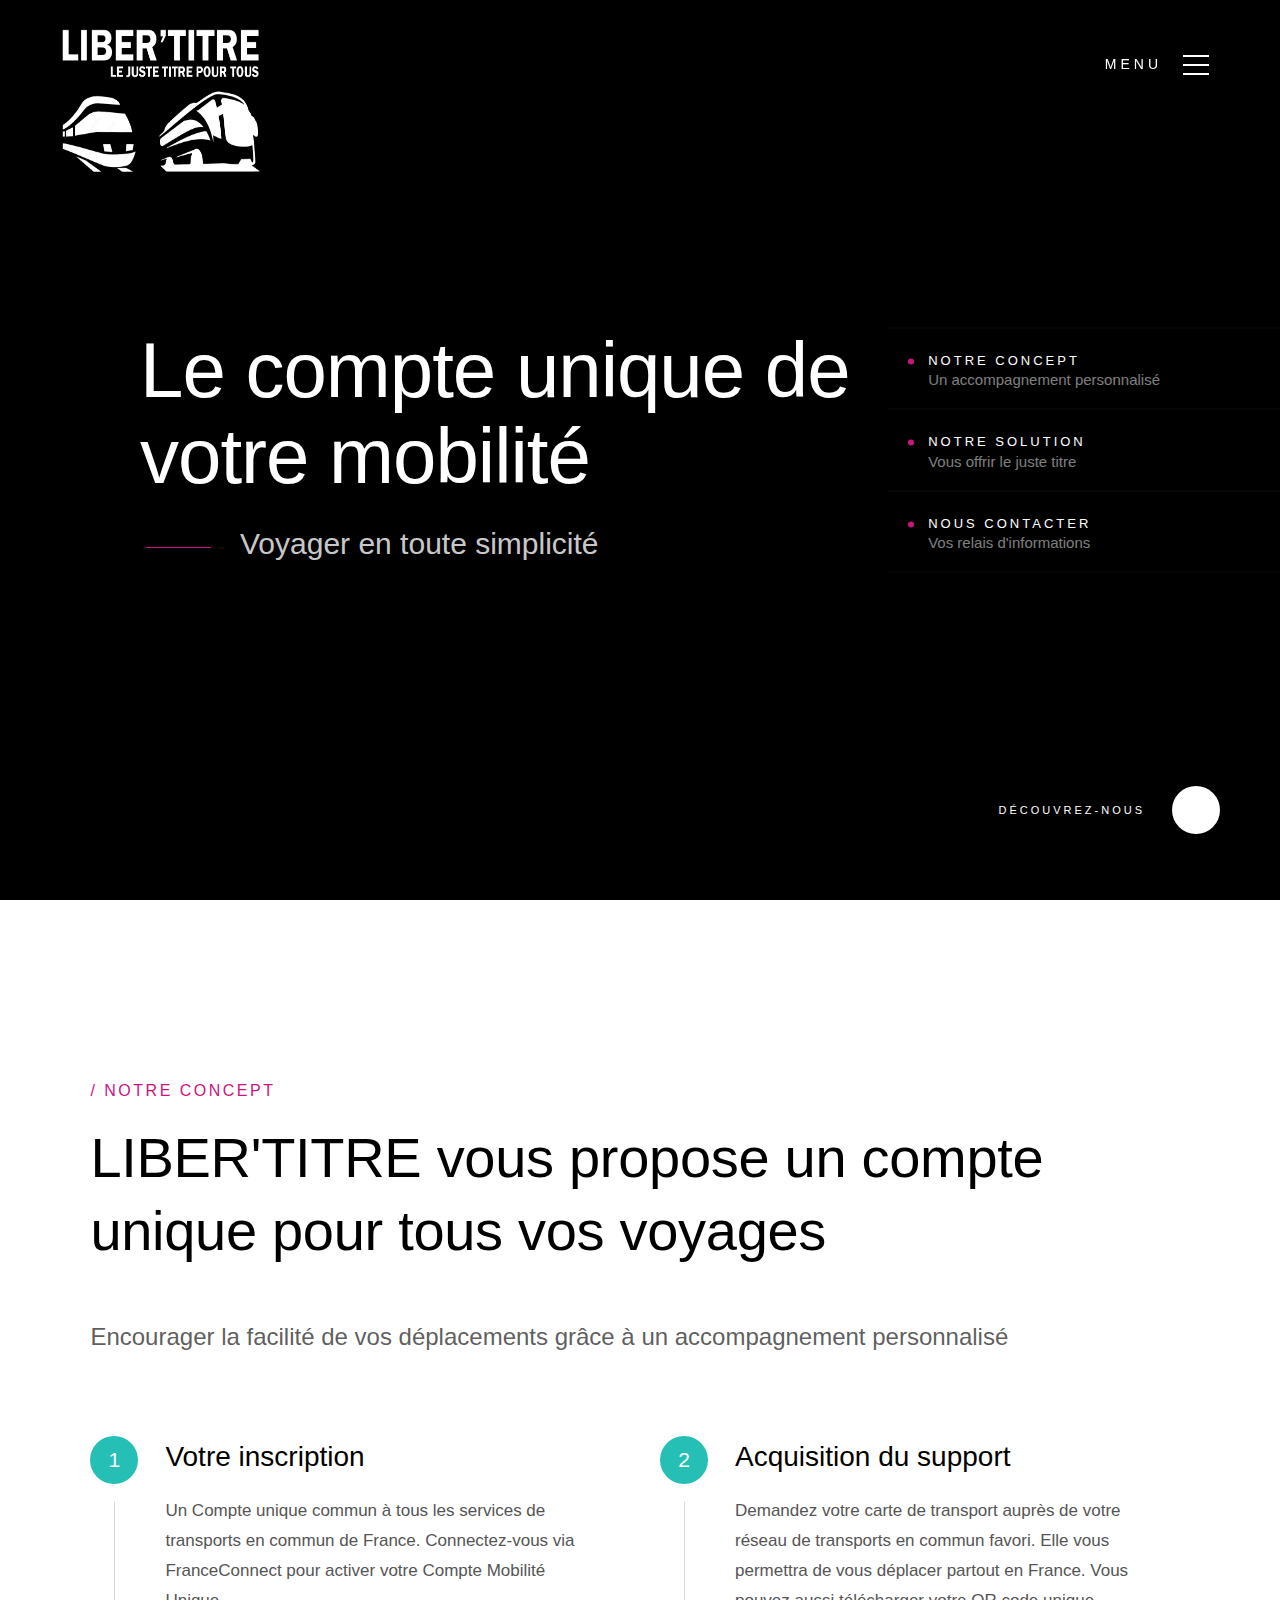
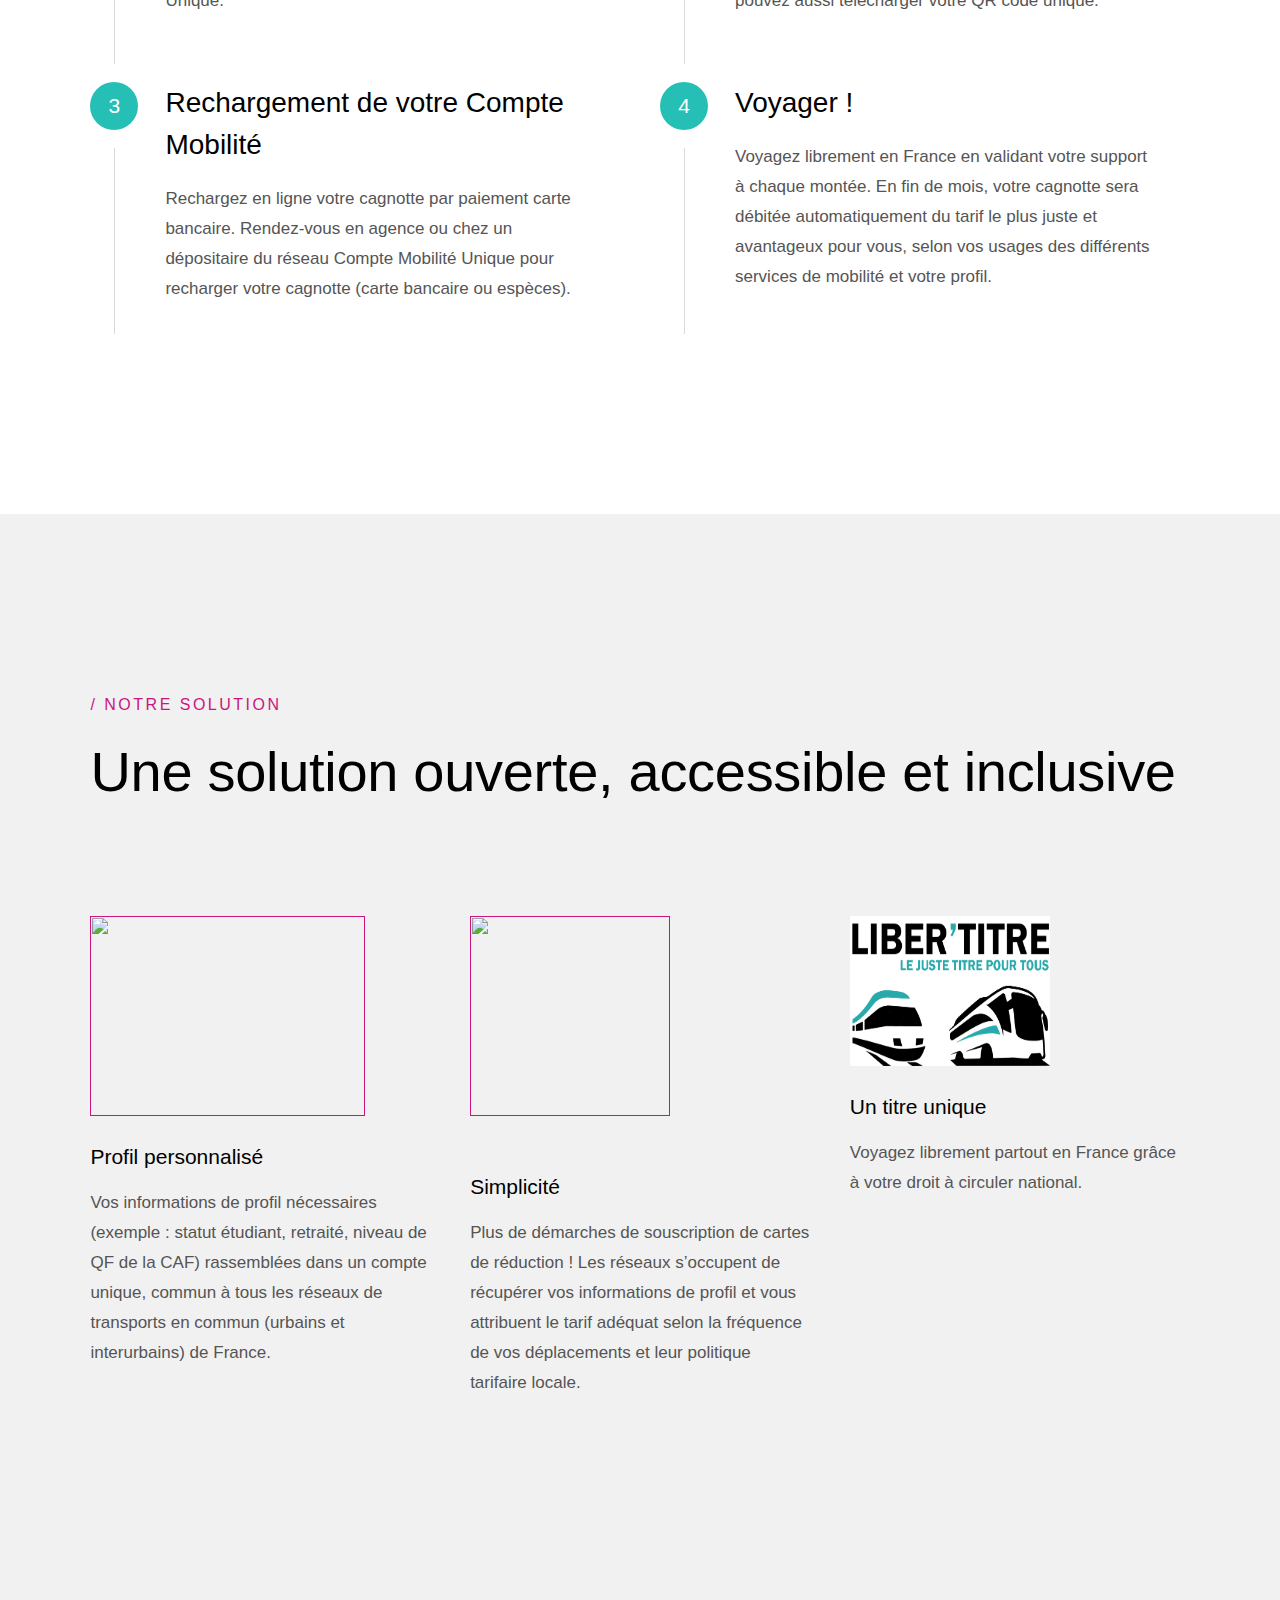
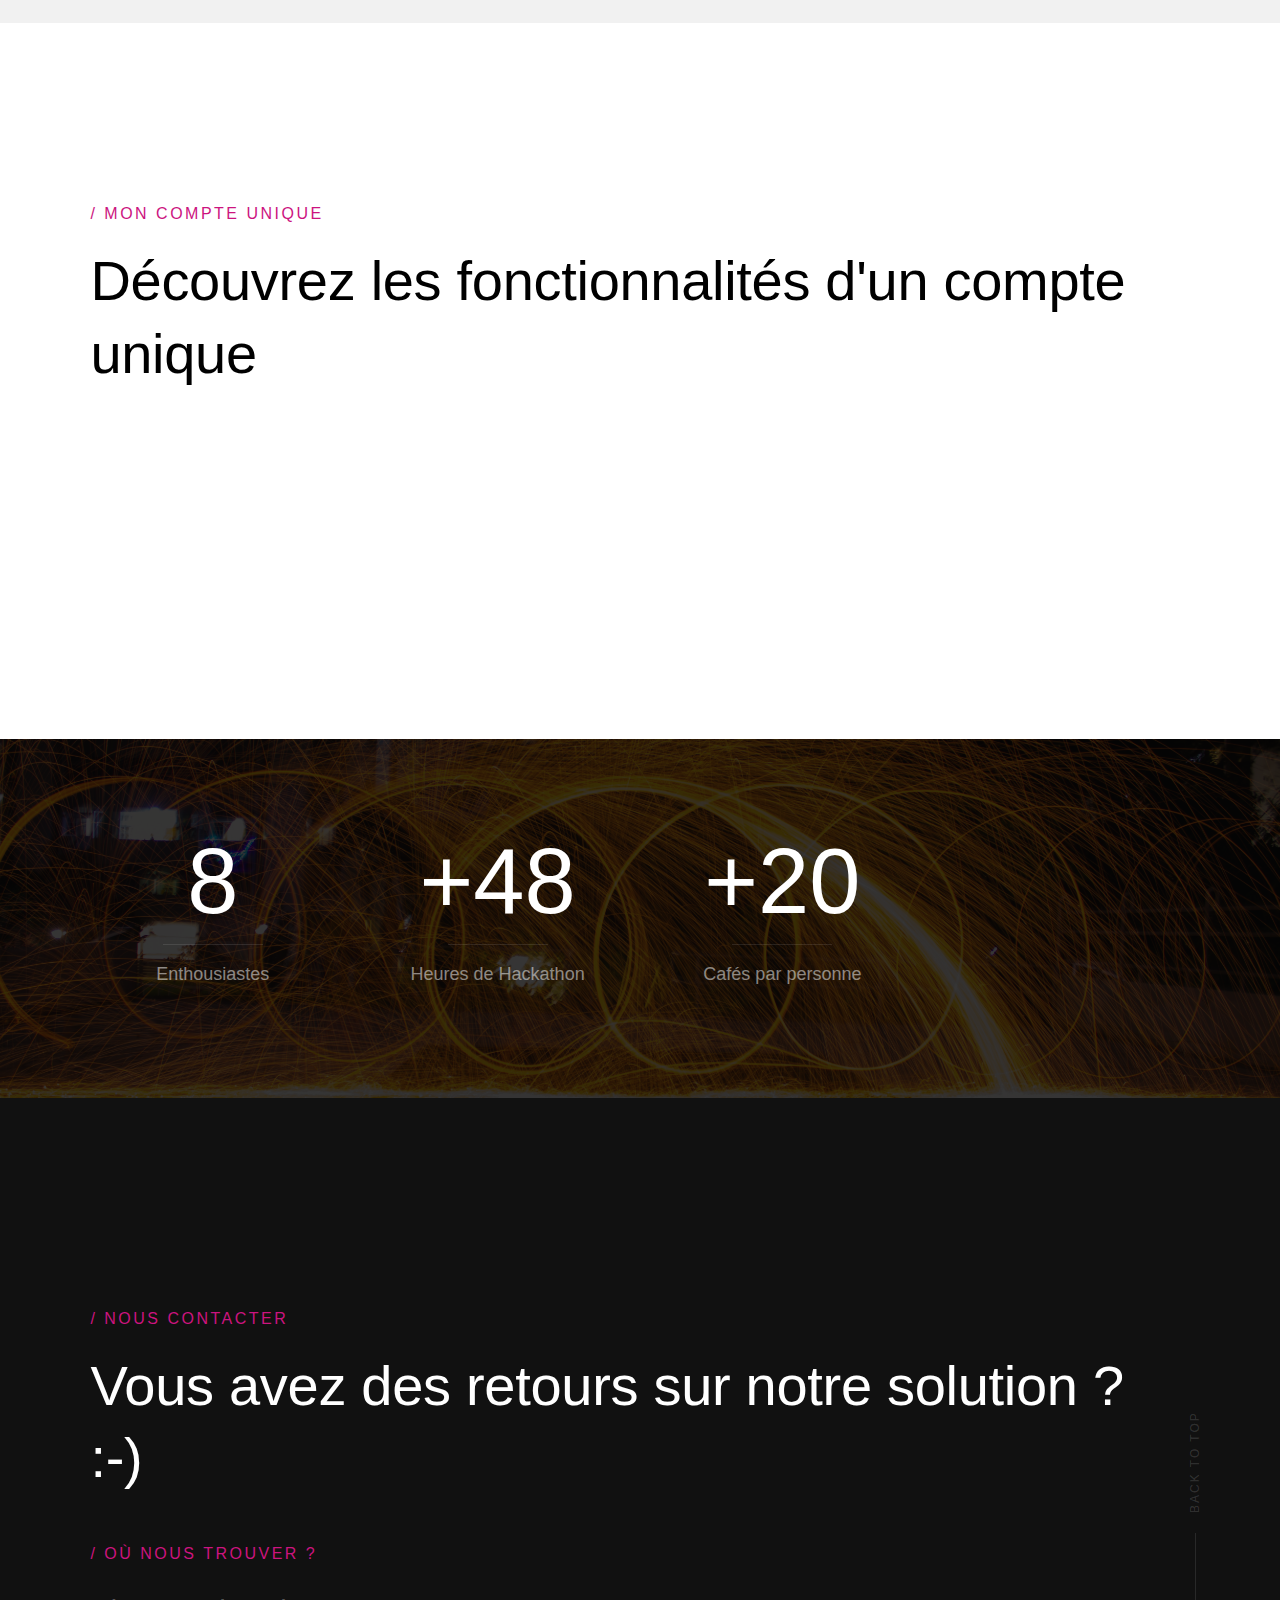
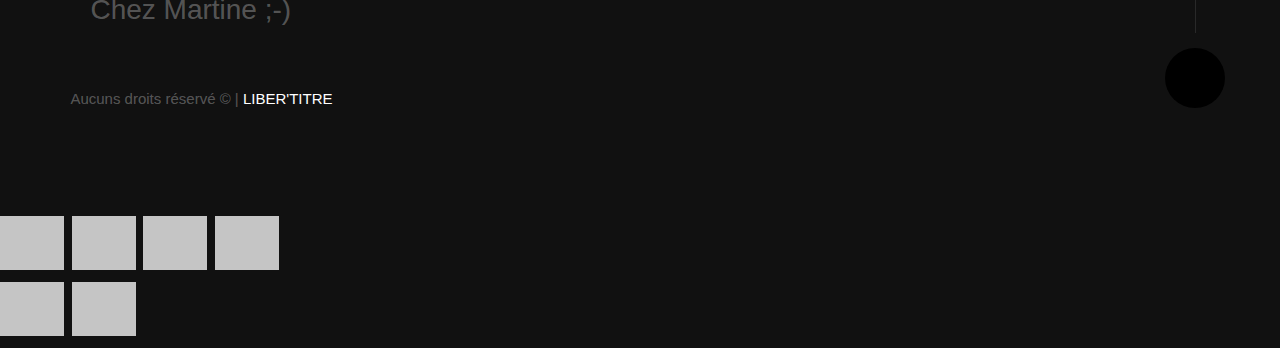
==== commit 2fce4587: "Update index.html" ====
--- a/index.html
+++ b/index.html
@@ -148,14 +148,12 @@
 
                         <p>
                         Demandez votre carte de transport auprès de votre réseau de transports en commun favori. Elle vous permettra de vous déplacer partout en France. Vous pouvez aussi télécharger votre QR code unique.
-
                         </p>
                     </div>
                 </div>
                 <div class="col-block process__col" data-item="3" data-aos="fade-up">
                     <div class="process__text">
                         <h4>Rechargement de votre Compte Mobilité</h4>
-
                         <p>
 Rechargez en ligne votre cagnotte par paiement carte bancaire. Rendez-vous en agence ou chez un dépositaire du réseau Compte Mobilité Unique pour recharger votre cagnotte (carte bancaire ou espèces).
                             </p>
@@ -229,9 +227,6 @@
                     </p>
                 </div>
             </div>
-
-           
-
         </div> <!-- end services-list -->
 
     </section> <!-- end s-services -->
@@ -279,7 +274,7 @@
                     <div class="item-folio">
                         
                         <div class="item-folio__thumb">
-              <!-- HEREEEEEEEEEEEEeee -->
+            
                         </div>
 
                         <div class="item-folio__text">
@@ -334,7 +329,7 @@
 
                         <div class="item-folio__text">
                             <h3 class="item-folio__title">
-                               4.	Trouver un point services de proximité
+                             Trouver un point services de proximité
                             </h3>
                             <p class="item-folio__cat">
                             </p>
@@ -427,7 +422,7 @@
             </div>
             <div class="col-block stats__col">
                 <div class="stats__count">+20</div>
-                <h5>Cafés par personnes</h5> 
+                <h5>Cafés par personne</h5> 
             </center>
                  </div>
 
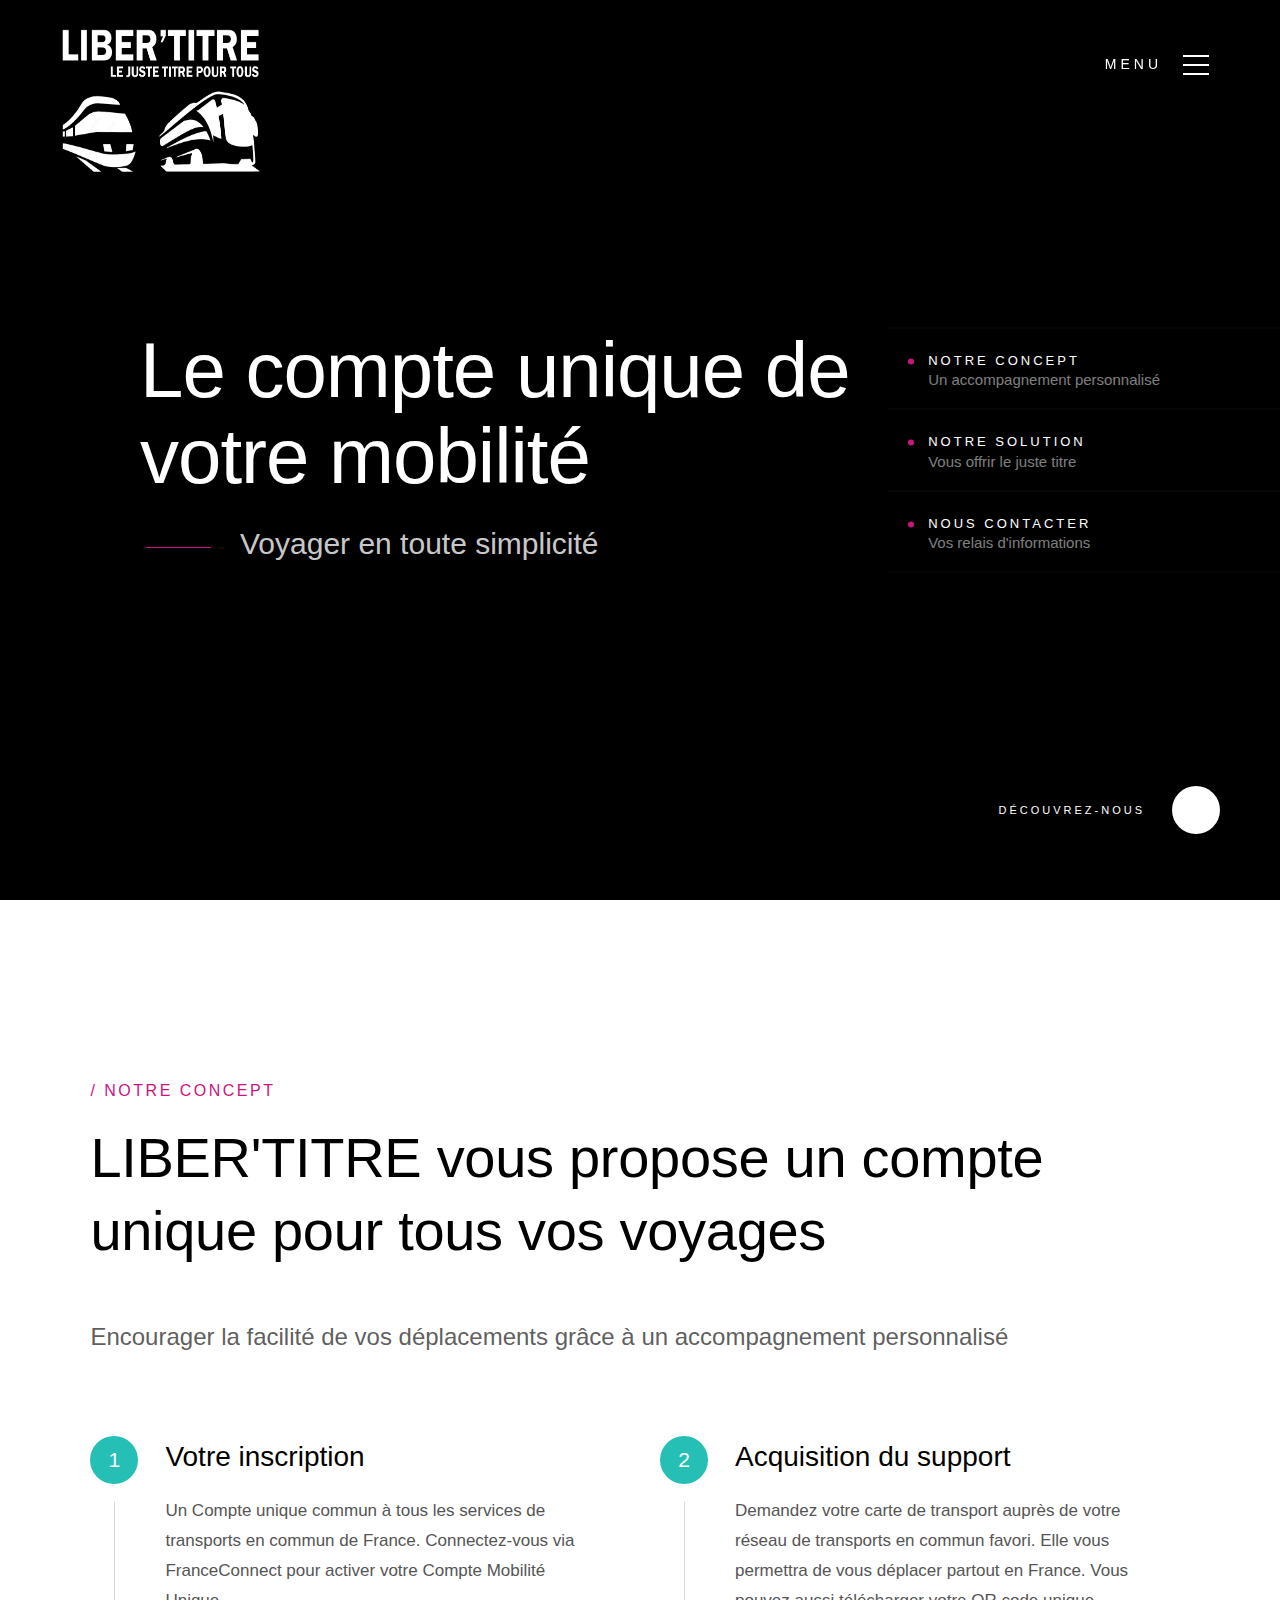
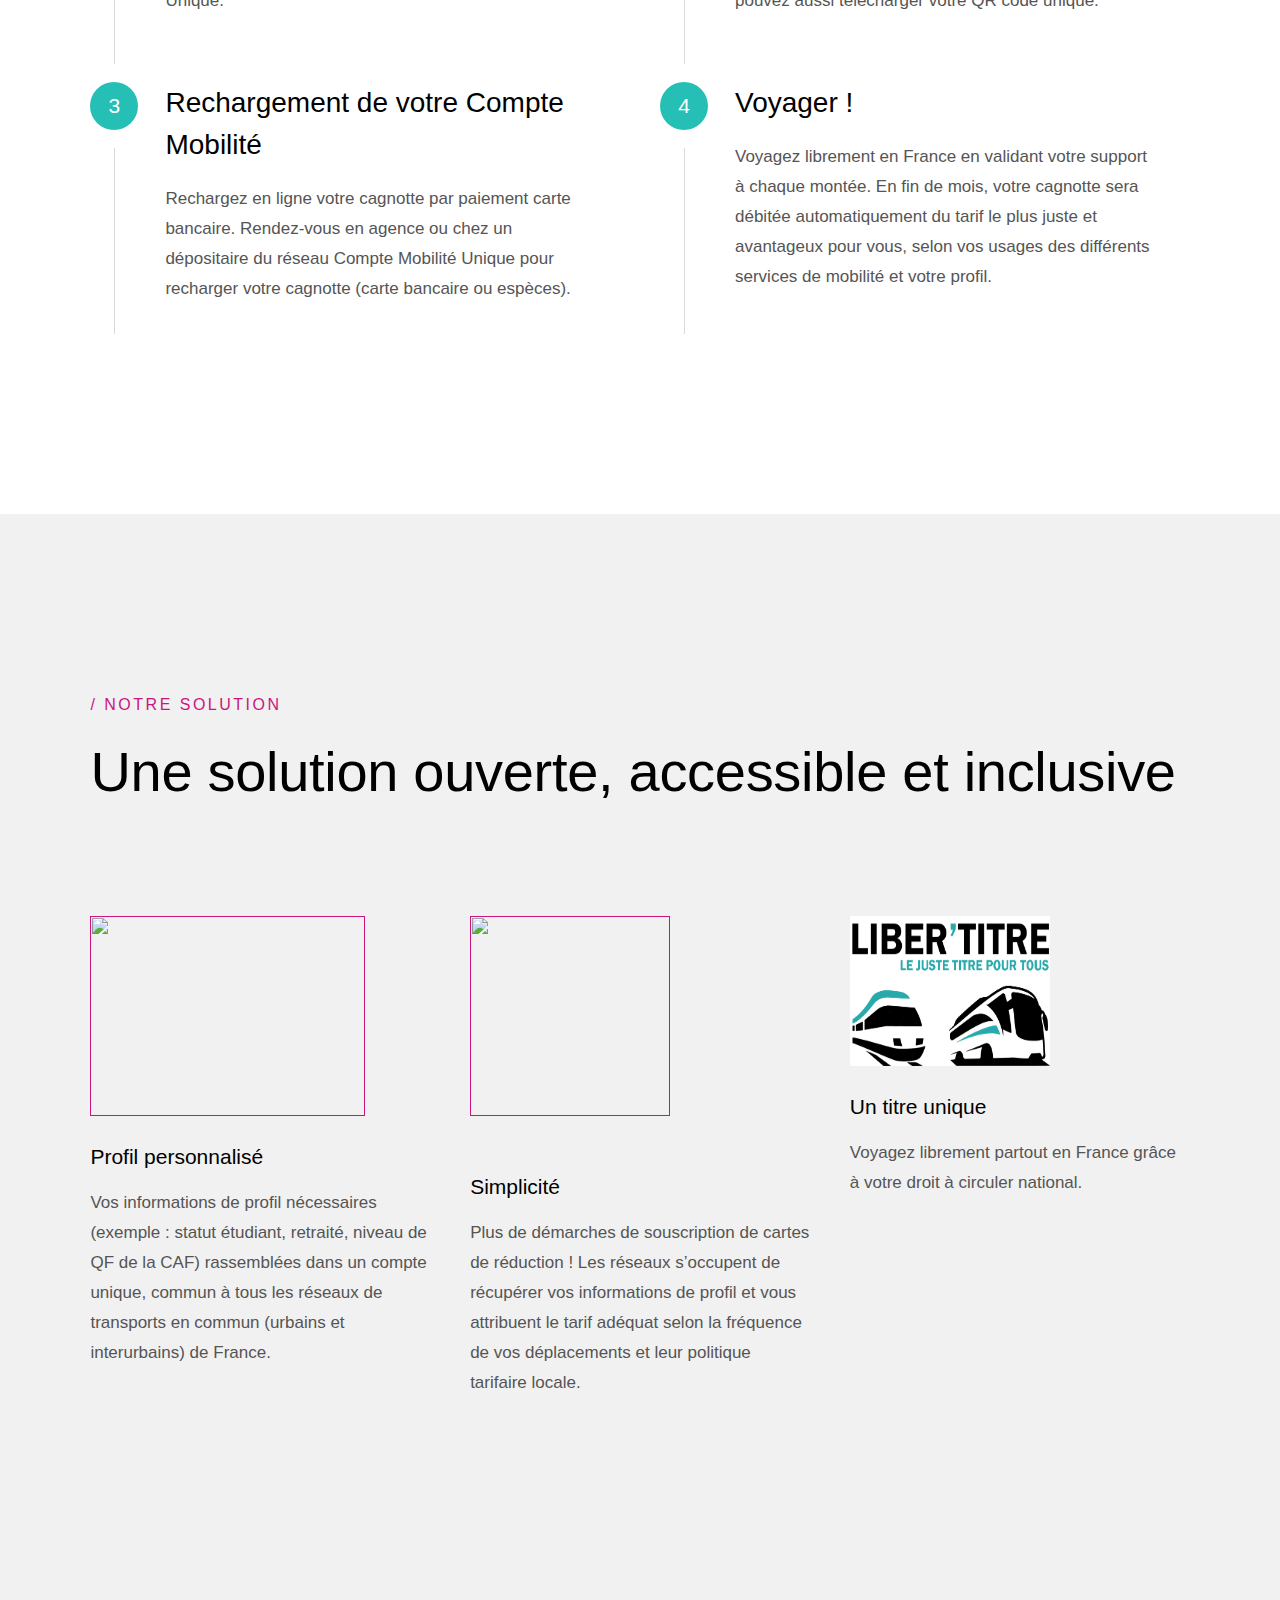
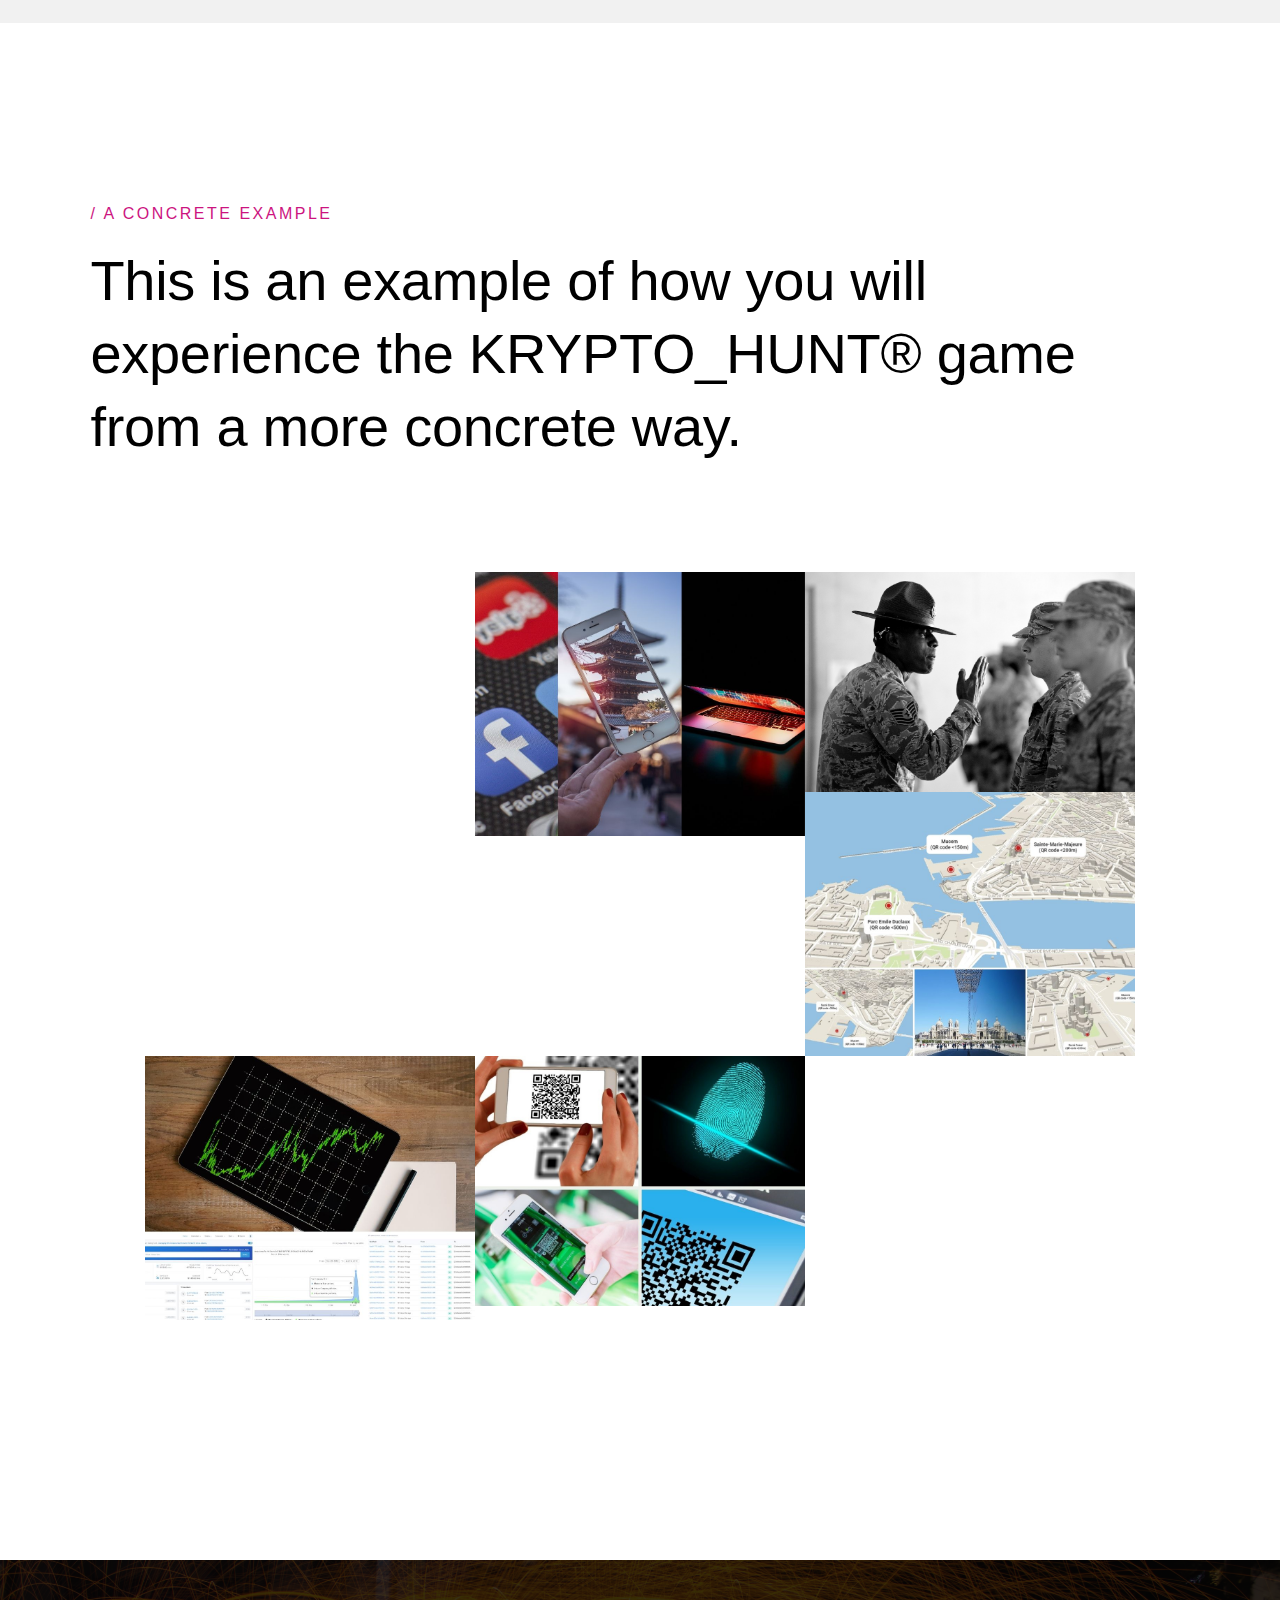
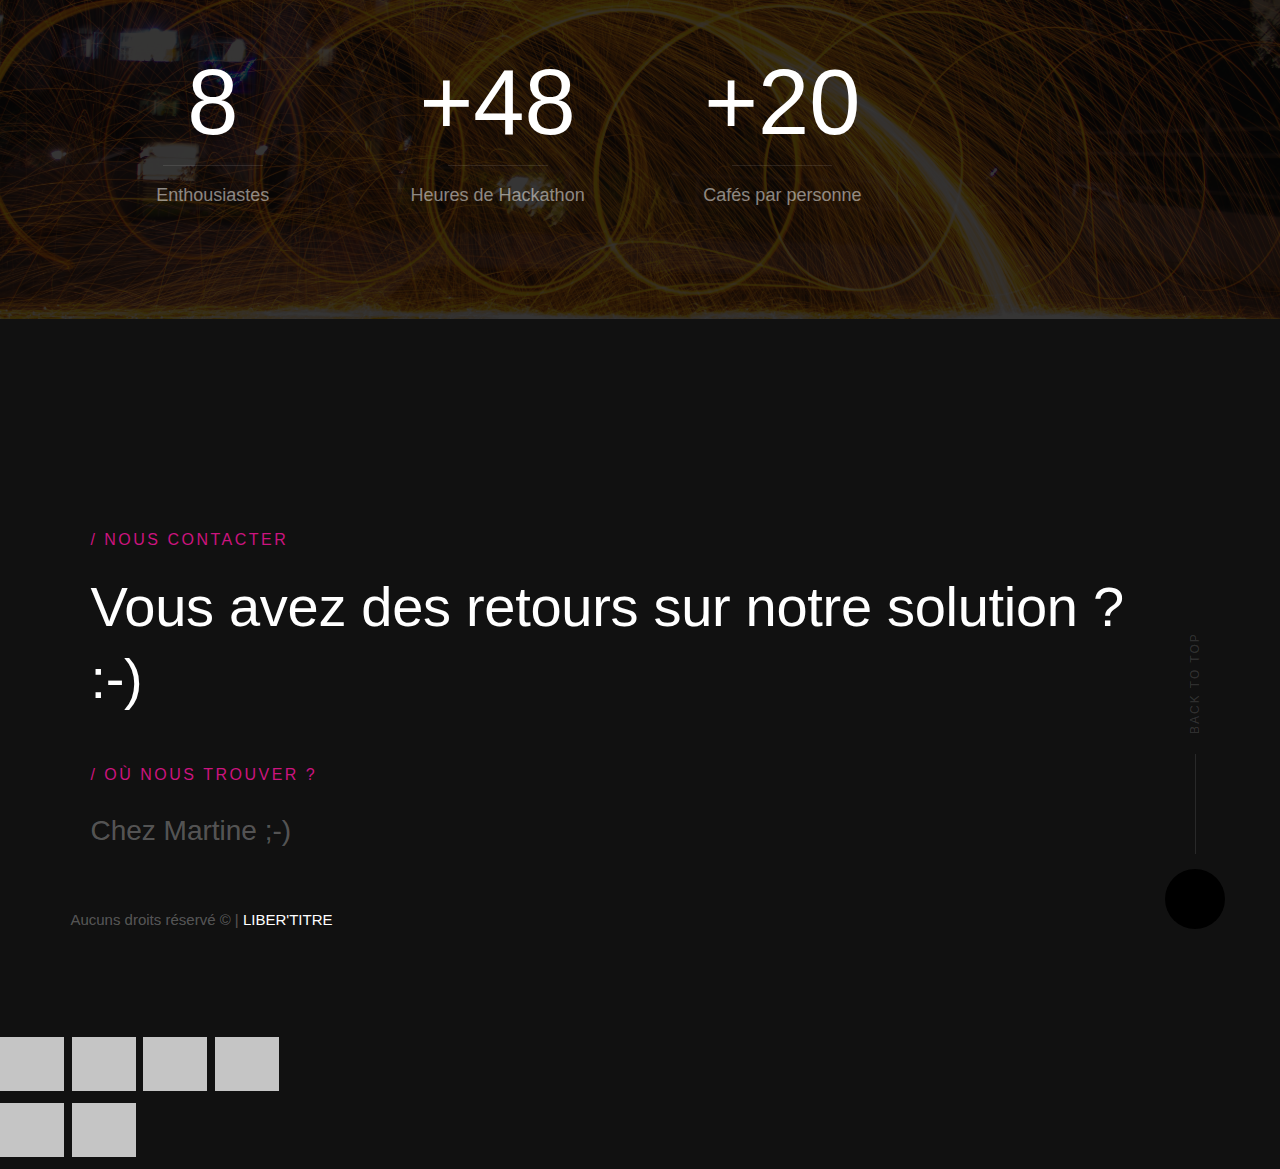
==== commit 89ba6d38: "Update index.html" ====
--- a/index.html
+++ b/index.html
@@ -238,8 +238,8 @@
                 
         <div class="row section-header" data-aos="fade-up">
             <div class="col-full">
-                <h3 class="subhead">Mon compte unique</h3>
-                <h1 class="display-1">Découvrez les fonctionnalités d'un compte unique</h1>
+                <h3 class="subhead">A concrete example</h3>
+                <h1 class="display-1">This is an example of how you will experience the KRYPTO_HUNT® game from a more concrete way.</h1>
             </div>
         </div> <!-- end section-header -->
 
@@ -249,22 +249,28 @@
                 <div class="masonry__brick" data-aos="fade-up">
                     <div class="item-folio">
 
-<div class="item-folio__thumb">
+                        <div class="item-folio__thumb">
+                            <a href="images/portfolio/gallery/g-lamp.jpg" class="thumb-link" title="" data-size="1050x700">
+                                <img src="images/portfolio/lamp.jpg" 
+                                     srcset="images/portfolio/lamp.jpg 1x, images/portfolio/lamp@2x.jpg 2x" alt="">
+                            </a>
                         </div>
 
                         <div class="item-folio__text">
                             <h3 class="item-folio__title">
-                                Prenez rendez-vous avec un ambassadeur mobilité
+                                Create your team
                             </h3>
                             <p class="item-folio__cat">
+                                    Create a group of 4 teammates and players, get ready to win some crypto-assets in a rush and competitive way! 
                             </p>
                         </div>
 
-                        <a href="" class="item-folio__project-link" title="Project link">
-                            Etape 1
+                        <a href="https://www.behance.net/" class="item-folio__project-link" title="Project link">
+                            Step 1
                         </a>
+
                         <div class="item-folio__caption">
-                            <p></p>
+                            <p>Create a group of 4 teammates and players, get ready to win some crypto-assets in a rush and competitive way! </p>
                         </div>
 
                     </div> <!-- end item-folio -->
@@ -272,25 +278,29 @@
 
                 <div class="masonry__brick" data-aos="fade-up">
                     <div class="item-folio">
-                        
+
                         <div class="item-folio__thumb">
-            
+                            <a href="images/portfolio/gallery/g-salad.jpg" class="thumb-link" title="" data-size="1050x700">
+                                <img src="images/portfolio/salad.jpg" 
+                                     srcset="images/portfolio/salad.jpg 1x, images/portfolio/salad@2x.jpg 2x" alt="">
+                            </a>
                         </div>
 
                         <div class="item-folio__text">
                             <h3 class="item-folio__title">
-                               Acquérir un support (carte ou dématérialisé)
+                                Download our Phone APP
                             </h3>
                             <p class="item-folio__cat">
+                                    Download one phone application per group, a specific crypto-asset account will be linked to it, your are ready for the KRYPTO_HUNT® !
                             </p>
                         </div>
 
-                        <a href="" class="item-folio__project-link" title="Project link">
-                            Etape 2
+                        <a href="https://www.behance.net/" class="item-folio__project-link" title="Project link">
+                            Step 2
                         </a>
 
                         <span class="item-folio__caption">
-                            <p></p>
+                            <p>Download one phone application per group, a specific crypto-asset account will be linked to it, your are ready for the KRYPTO_HUNT® !</p>
                         </span>
 
                     </div> <!-- end item-folio -->
@@ -300,22 +310,27 @@
                     <div class="item-folio">
 
                         <div class="item-folio__thumb">
+                            <a href="images/portfolio/gallery/g-woodcraft.jpg" class="thumb-link" title="" data-size="1050x700">
+                                <img src="images/portfolio/woodcraft.jpg"
+                                     srcset="images/portfolio/woodcraft.jpg 1x, images/portfolio/woodcraft@2x.jpg 2x" alt="">
+                            </a>
                         </div>
 
                         <div class="item-folio__text">
                             <h3 class="item-folio__title">
-                                Recharger votre compte mobilité
+                                Get your instructions
                             </h3>
                             <p class="item-folio__cat">
+                                    Listen carrefully the rules and instructions of the game, so that you can ask all your questions before you begin your crypto-asset Hunt!
                             </p>
                         </div>
 
-                        <a href="" class="item-folio__project-link" title="Project link">
-                            Etape 3
+                        <a href="https://www.behance.net/" class="item-folio__project-link" title="Project link">
+                            Step 3
                         </a>
 
                         <span class="item-folio__caption">
-                            <p></p>
+                            <p>Listen carrefully the rules and instructions of the game, so that you can ask all your questions before you begin your crypto-asset Hunt!</p>
                         </span>
 
                     </div> <!-- end item-folio -->
@@ -325,22 +340,27 @@
                     <div class="item-folio">
 
                         <div class="item-folio__thumb">
+                            <a href="images/portfolio/gallery/g-liberty.jpg" class="thumb-link" title="" data-size="1050x700">
+                                <img src="images/portfolio/liberty.jpg"
+                                     srcset="images/portfolio/liberty.jpg 1x, images/portfolio/liberty@2x.jpg 2x" alt="">
+                            </a>
                         </div>
 
                         <div class="item-folio__text">
                             <h3 class="item-folio__title">
-                             Trouver un point services de proximité
+                                Begin your KRYPTO_HUNT®!
                             </h3>
                             <p class="item-folio__cat">
+                                Try to establish a strategy to find a maximum of QR codes around the most famous places of Marseille!
                             </p>
                         </div>
 
-                        <a href="" class="item-folio__project-link" title="Project link">
-                            Etape 4
+                        <a href="https://www.behance.net/" class="item-folio__project-link" title="Project link">
+                            Step 4
                         </a>
 
                         <span class="item-folio__caption">
-                            <p></p>
+                            <p>Try to establish a strategy to find a maximum of QR codes around the most famous places of Marseille!</p>
                         </span>
 
                     </div> <!-- end item-folio -->
@@ -351,22 +371,27 @@
                     <div class="item-folio">
 
                         <div class="item-folio__thumb">
+                            <a href="images/portfolio/gallery/g-fuji.jpg" class="thumb-link" title="" data-size="1050x700">
+                                <img src="images/portfolio/fuji.jpg"
+                                     srcset="images/portfolio/fuji.jpg 1x, images/portfolio/fuji@2x.jpg 2x" alt="">
+                            </a>
                         </div>
 
                         <div class="item-folio__text">
                             <h3 class="item-folio__title">
-                               Retrouver l’historique de vos voyages
+                                Watch the result in real time!
                             </h3>
                             <p class="item-folio__cat">
-                     </p>
-                        </div>
-
-                        <a href="" class="item-folio__project-link" title="Project link">
-                            Etape 5
+                                From the beginning of the Hunt, to it's end, you will be able to see a real time ranking of the teams. At the end, 3 prices will be offer to the three first teams. 
+                                                        </p>
+                        </div>
+
+                        <a href="https://www.behance.net/" class="item-folio__project-link" title="Project link">
+                            Step 6
                         </a>
 
                         <span class="item-folio__caption">
-                            <p></p>
+                            <p>From the beginning of the Hunt, to it's end, you will be able to see a real time ranking of the teams. At the end, 3 prices will be offer to the three first teams.</p>
                         </span>
 
                     </div> <!-- end item-folio -->
@@ -376,23 +401,27 @@
                     <div class="item-folio">
 
                         <div class="item-folio__thumb">
+                            <a href="images/portfolio/gallery/g-shutterbug.jpg" class="thumb-link" title="Shutterbug" data-size="1050x700">
+                                <img src="images/portfolio/shutterbug.jpg"
+                                     srcset="images/portfolio/shutterbug.jpg 1x, images/portfolio/shutterbug@2x.jpg 2x" alt="">
+                            </a>
                         </div>
 
                         <div class="item-folio__text">
                             <h3 class="item-folio__title">
-                                Voyager librement en validant votre support
+                                Scan the QR codes
                             </h3>
                             <p class="item-folio__cat">
-                               
+                                With the phone app we provided to you, scan the QR codes that we have displayed around the different places in Marseille.
                             </p>
                         </div>
 
-                        <a href="" class="item-folio__project-link" title="Project link">
-                            Etape 6
+                        <a href="https://www.behance.net/" class="item-folio__project-link" title="Project link">
+                            Step 5
                         </a>
 
                         <span class="item-folio__caption">
-                            <p></p>
+                            <p>With the phone app we provided to you, scan the QR codes that we have displayed around the different places in Marseille.</p>
                         </span>
 
                     </div> <!-- end item-folio -->
@@ -404,7 +433,6 @@
       
 
     </section> <!-- end s-works -->
-
 
     <!-- stats
     ================================================== -->
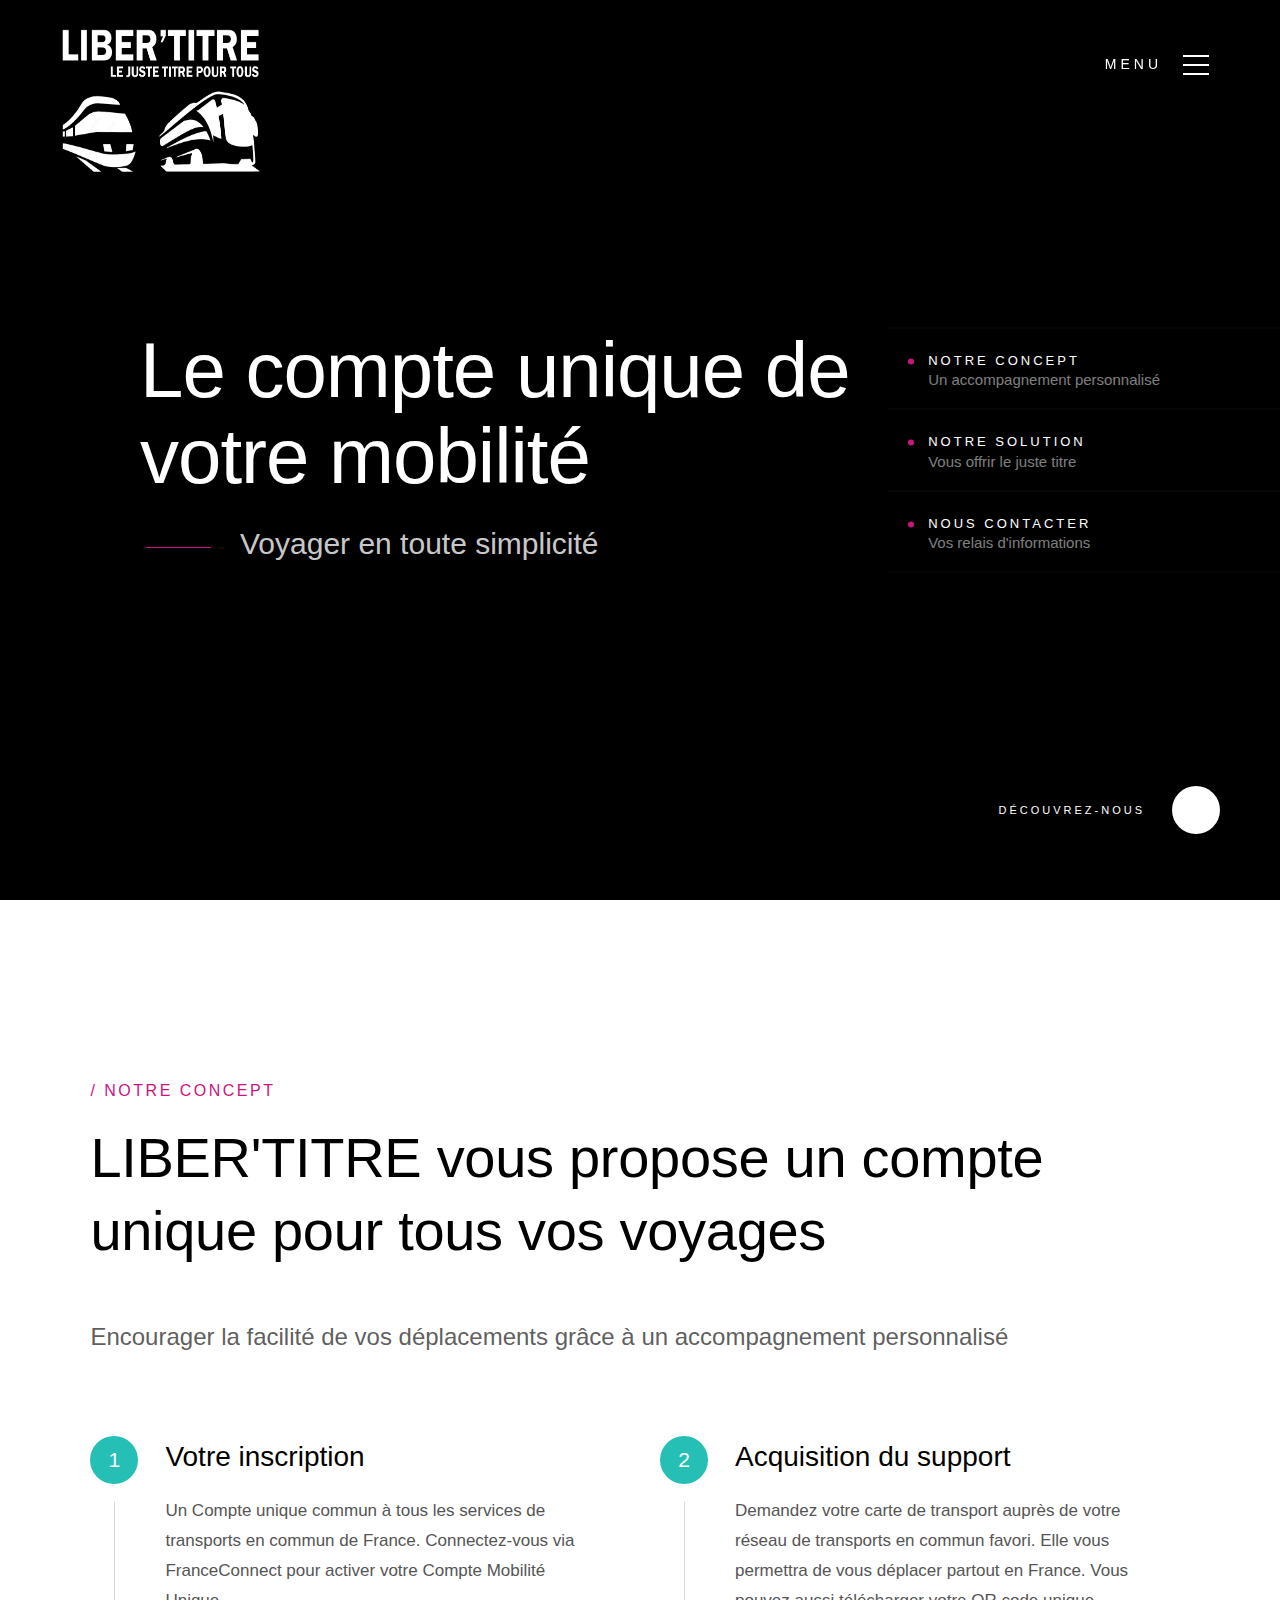
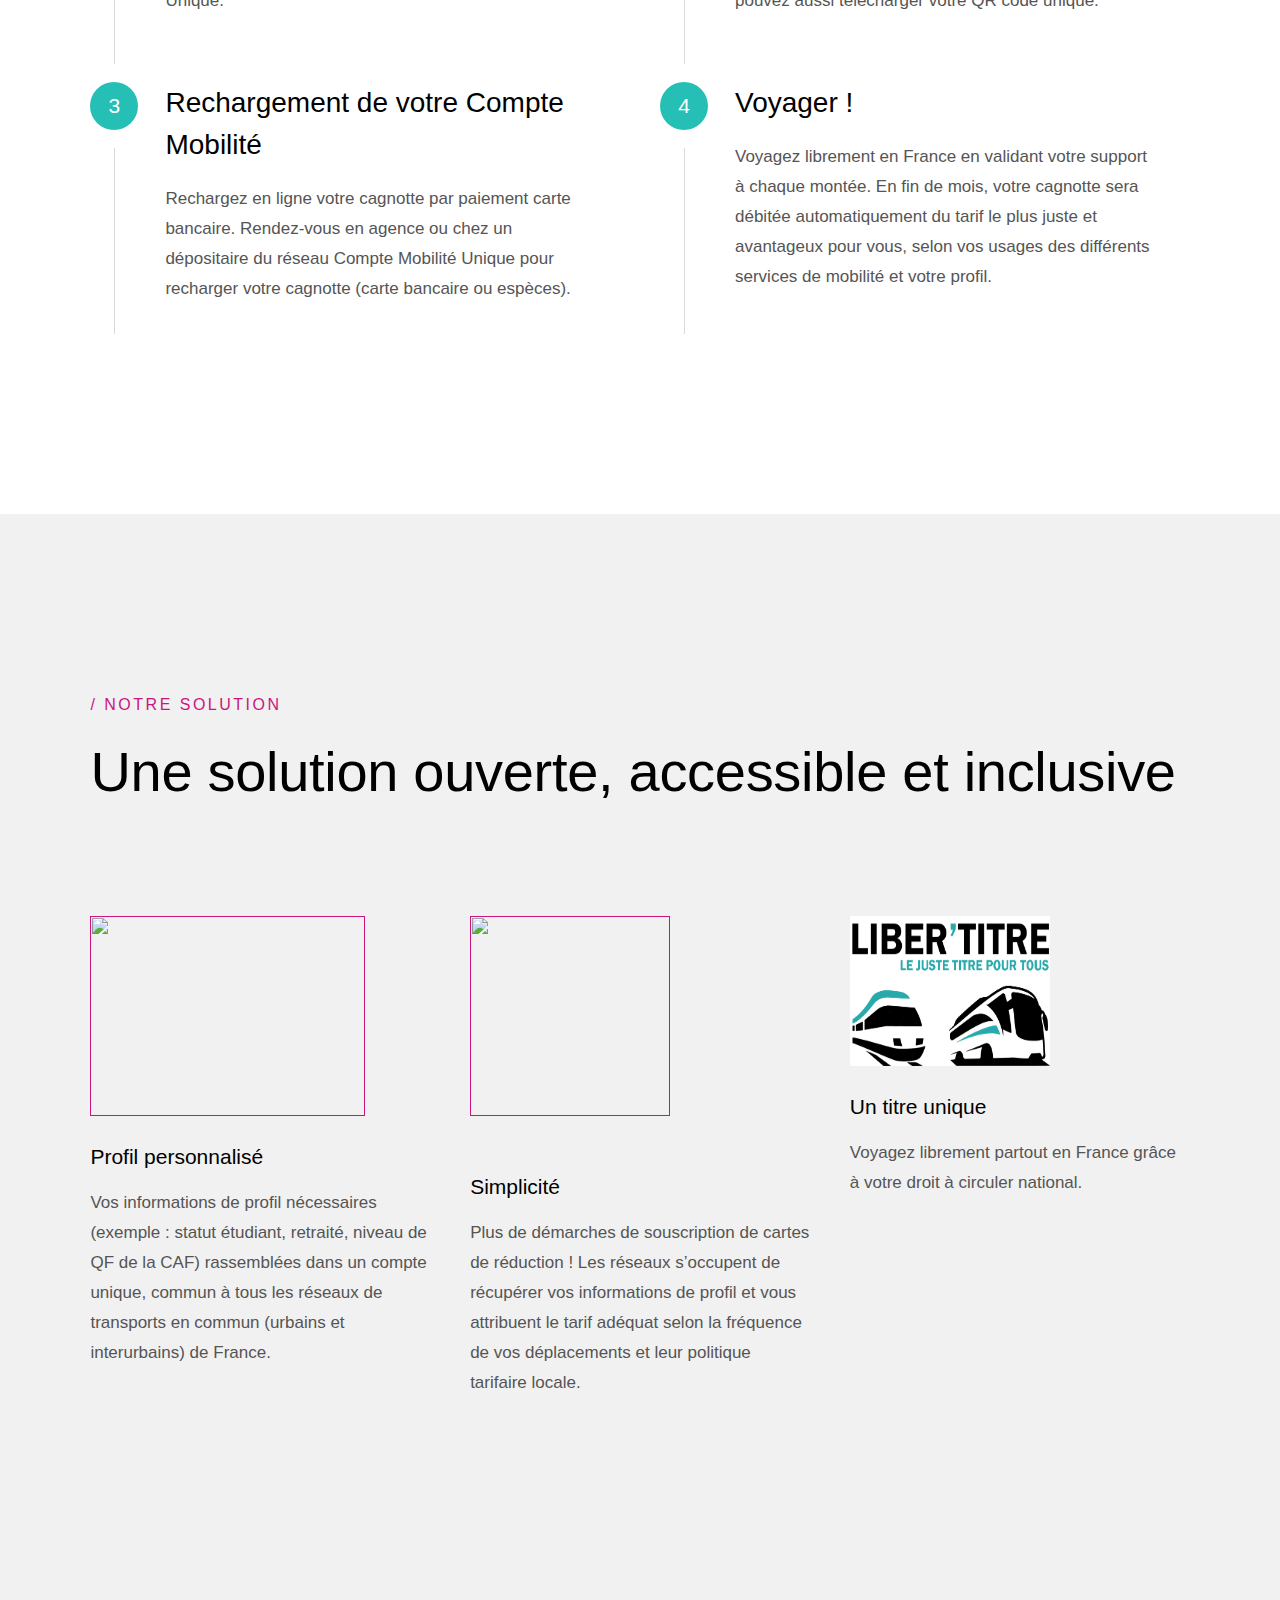
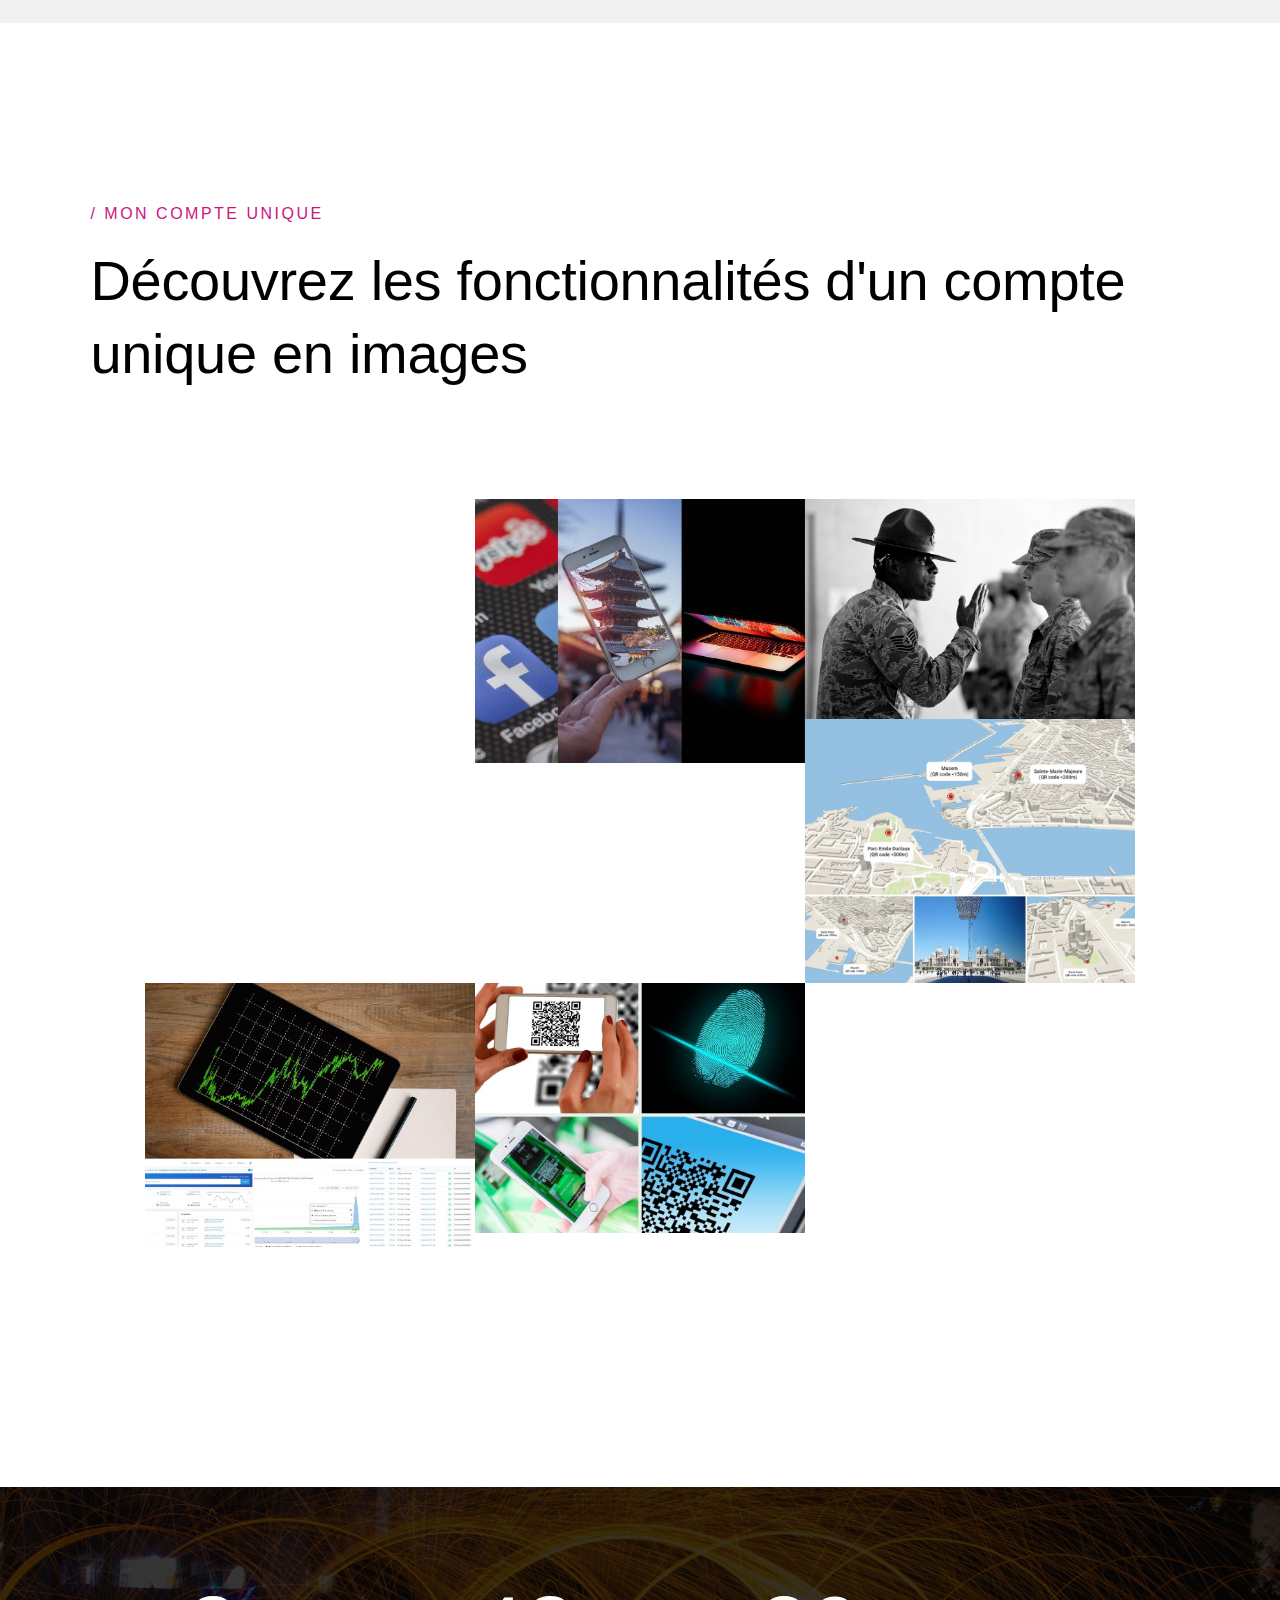
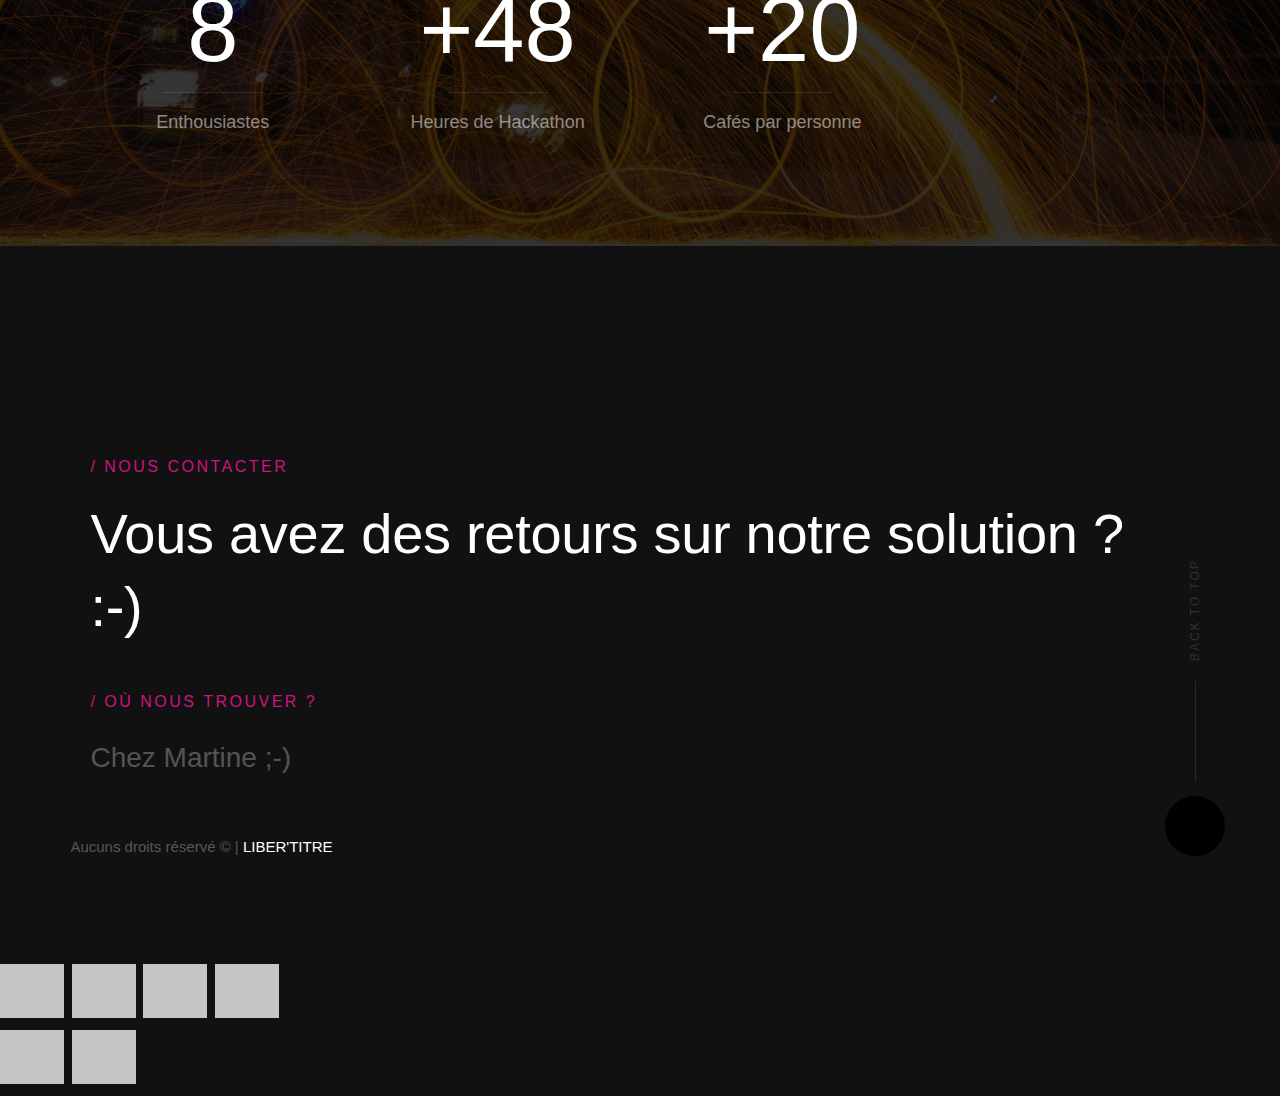
==== commit e5646b8d: "Update index.html" ====
--- a/index.html
+++ b/index.html
@@ -238,8 +238,8 @@
                 
         <div class="row section-header" data-aos="fade-up">
             <div class="col-full">
-                <h3 class="subhead">A concrete example</h3>
-                <h1 class="display-1">This is an example of how you will experience the KRYPTO_HUNT® game from a more concrete way.</h1>
+                <h3 class="subhead">Mon compte unique</h3>
+                <h1 class="display-1">Découvrez les fonctionnalités d'un compte unique en images</h1>
             </div>
         </div> <!-- end section-header -->
 
@@ -258,19 +258,19 @@
 
                         <div class="item-folio__text">
                             <h3 class="item-folio__title">
-                                Create your team
+                                Prenez rendez-vous avec un ambassadeur mobilité
                             </h3>
                             <p class="item-folio__cat">
-                                    Create a group of 4 teammates and players, get ready to win some crypto-assets in a rush and competitive way! 
+                                     
                             </p>
                         </div>
 
                         <a href="https://www.behance.net/" class="item-folio__project-link" title="Project link">
-                            Step 1
+                            Etape 1
                         </a>
 
                         <div class="item-folio__caption">
-                            <p>Create a group of 4 teammates and players, get ready to win some crypto-assets in a rush and competitive way! </p>
+                            <p></p>
                         </div>
 
                     </div> <!-- end item-folio -->
@@ -288,19 +288,18 @@
 
                         <div class="item-folio__text">
                             <h3 class="item-folio__title">
-                                Download our Phone APP
+                                 Acquérir un support (carte ou dématérialisé)
                             </h3>
                             <p class="item-folio__cat">
-                                    Download one phone application per group, a specific crypto-asset account will be linked to it, your are ready for the KRYPTO_HUNT® !
-                            </p>
+                              </p>
                         </div>
 
                         <a href="https://www.behance.net/" class="item-folio__project-link" title="Project link">
-                            Step 2
+                            Etape 2
                         </a>
 
                         <span class="item-folio__caption">
-                            <p>Download one phone application per group, a specific crypto-asset account will be linked to it, your are ready for the KRYPTO_HUNT® !</p>
+                            <p></p>
                         </span>
 
                     </div> <!-- end item-folio -->
@@ -318,19 +317,18 @@
 
                         <div class="item-folio__text">
                             <h3 class="item-folio__title">
-                                Get your instructions
+                                Recharger votre compte mobilité
                             </h3>
                             <p class="item-folio__cat">
-                                    Listen carrefully the rules and instructions of the game, so that you can ask all your questions before you begin your crypto-asset Hunt!
                             </p>
                         </div>
 
                         <a href="https://www.behance.net/" class="item-folio__project-link" title="Project link">
-                            Step 3
+                            Etape 3
                         </a>
 
                         <span class="item-folio__caption">
-                            <p>Listen carrefully the rules and instructions of the game, so that you can ask all your questions before you begin your crypto-asset Hunt!</p>
+                            <p></p>
                         </span>
 
                     </div> <!-- end item-folio -->
@@ -348,10 +346,9 @@
 
                         <div class="item-folio__text">
                             <h3 class="item-folio__title">
-                                Begin your KRYPTO_HUNT®!
+                               Trouver un point services de proximité
                             </h3>
                             <p class="item-folio__cat">
-                                Try to establish a strategy to find a maximum of QR codes around the most famous places of Marseille!
                             </p>
                         </div>
 
@@ -360,7 +357,7 @@
                         </a>
 
                         <span class="item-folio__caption">
-                            <p>Try to establish a strategy to find a maximum of QR codes around the most famous places of Marseille!</p>
+                            <p></p>
                         </span>
 
                     </div> <!-- end item-folio -->
@@ -379,19 +376,18 @@
 
                         <div class="item-folio__text">
                             <h3 class="item-folio__title">
-                                Watch the result in real time!
+                                Voyager librement en validant votre support
                             </h3>
                             <p class="item-folio__cat">
-                                From the beginning of the Hunt, to it's end, you will be able to see a real time ranking of the teams. At the end, 3 prices will be offer to the three first teams. 
-                                                        </p>
+                                 </p>
                         </div>
 
                         <a href="https://www.behance.net/" class="item-folio__project-link" title="Project link">
-                            Step 6
+                            Etape 6
                         </a>
 
                         <span class="item-folio__caption">
-                            <p>From the beginning of the Hunt, to it's end, you will be able to see a real time ranking of the teams. At the end, 3 prices will be offer to the three first teams.</p>
+                            <p></p>
                         </span>
 
                     </div> <!-- end item-folio -->
@@ -409,19 +405,19 @@
 
                         <div class="item-folio__text">
                             <h3 class="item-folio__title">
-                                Scan the QR codes
+                                Retrouver l’historique de vos voyages
                             </h3>
                             <p class="item-folio__cat">
-                                With the phone app we provided to you, scan the QR codes that we have displayed around the different places in Marseille.
+                               
                             </p>
                         </div>
 
                         <a href="https://www.behance.net/" class="item-folio__project-link" title="Project link">
-                            Step 5
+                            Etape 5
                         </a>
 
                         <span class="item-folio__caption">
-                            <p>With the phone app we provided to you, scan the QR codes that we have displayed around the different places in Marseille.</p>
+                            <p></p>
                         </span>
 
                     </div> <!-- end item-folio -->
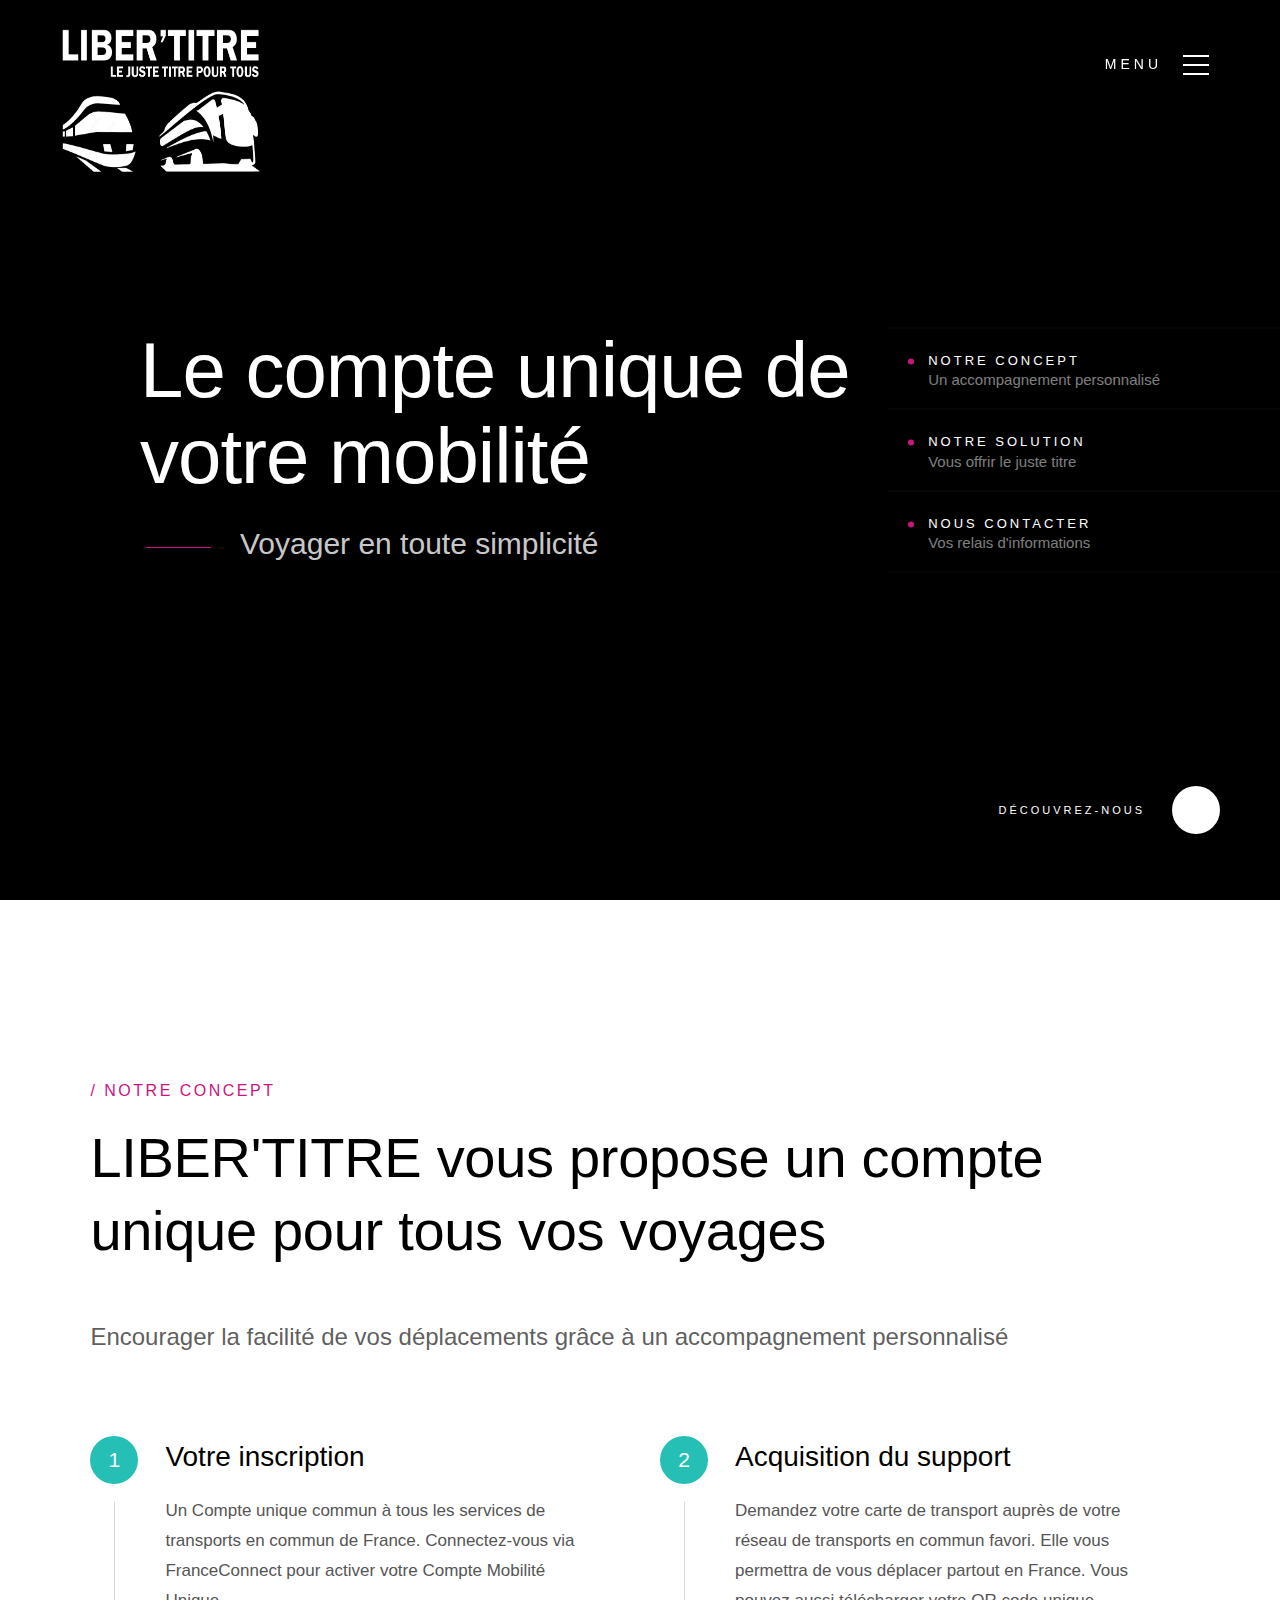
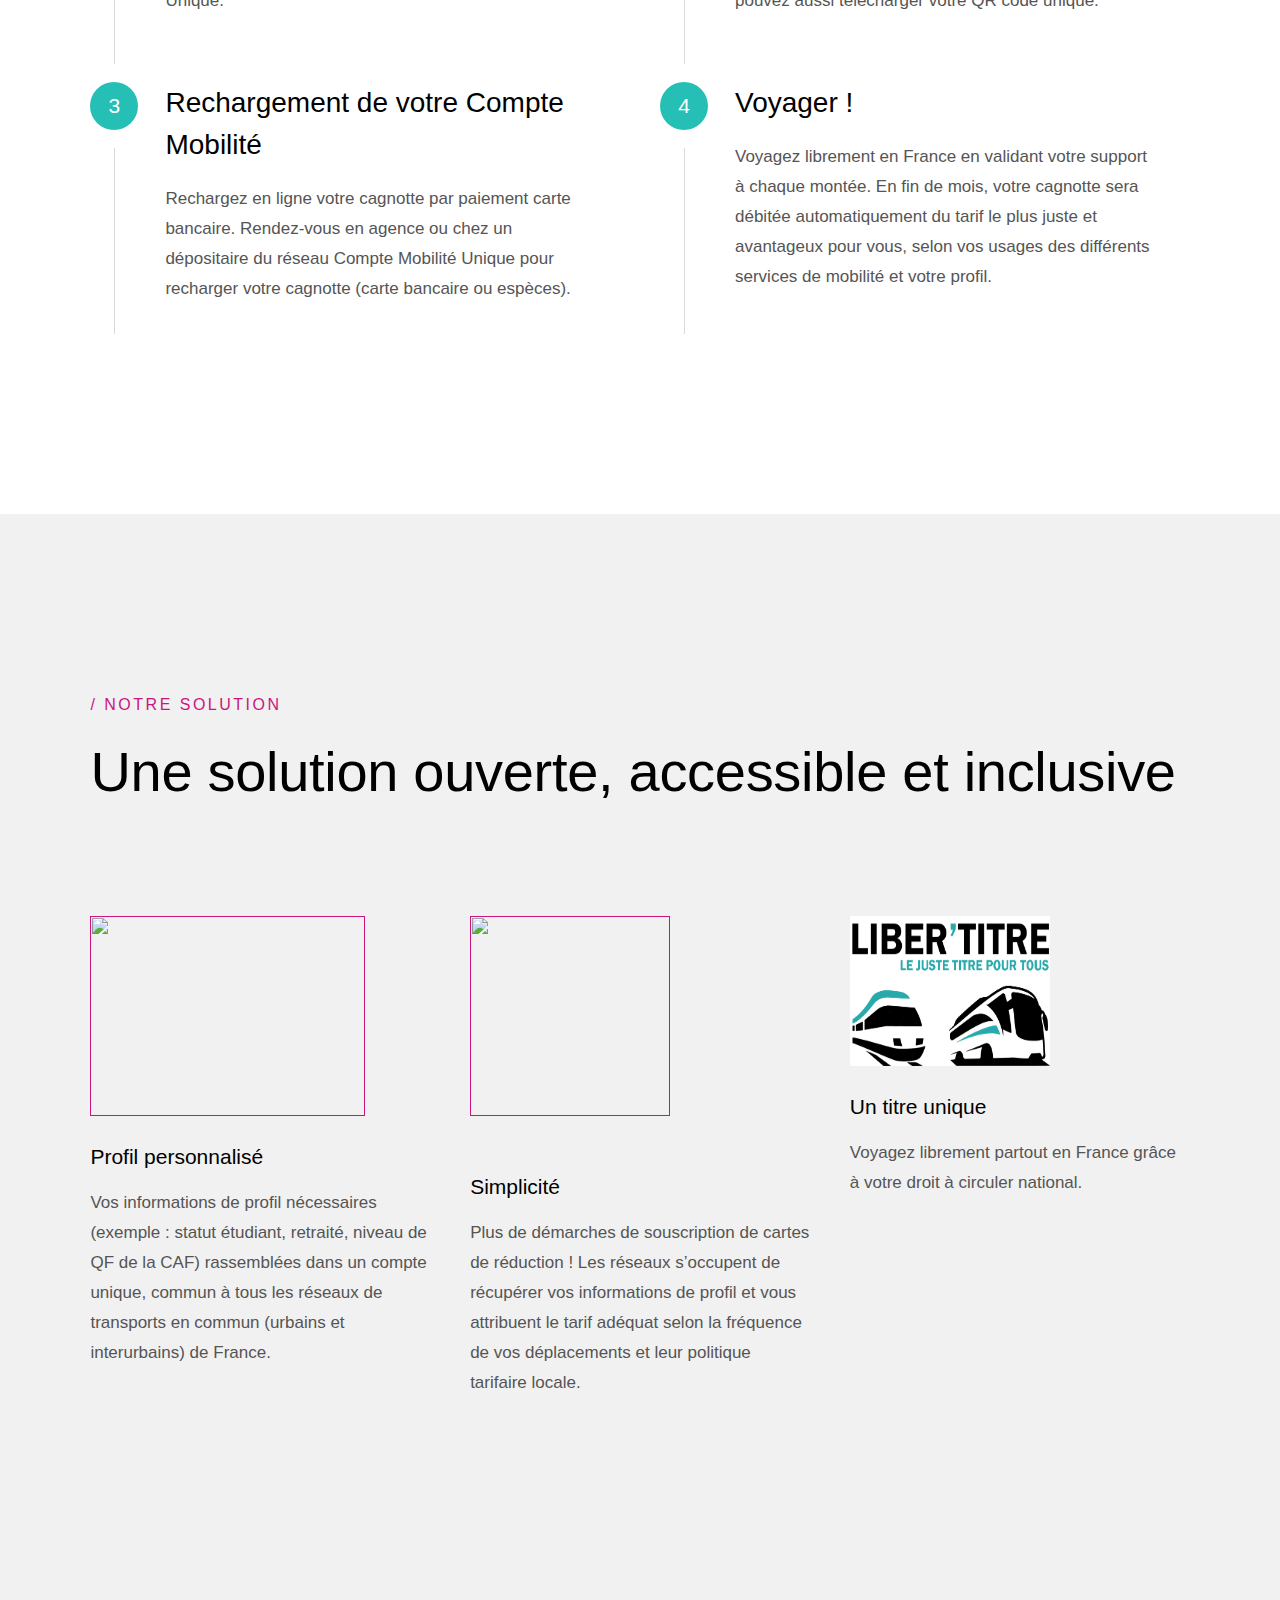
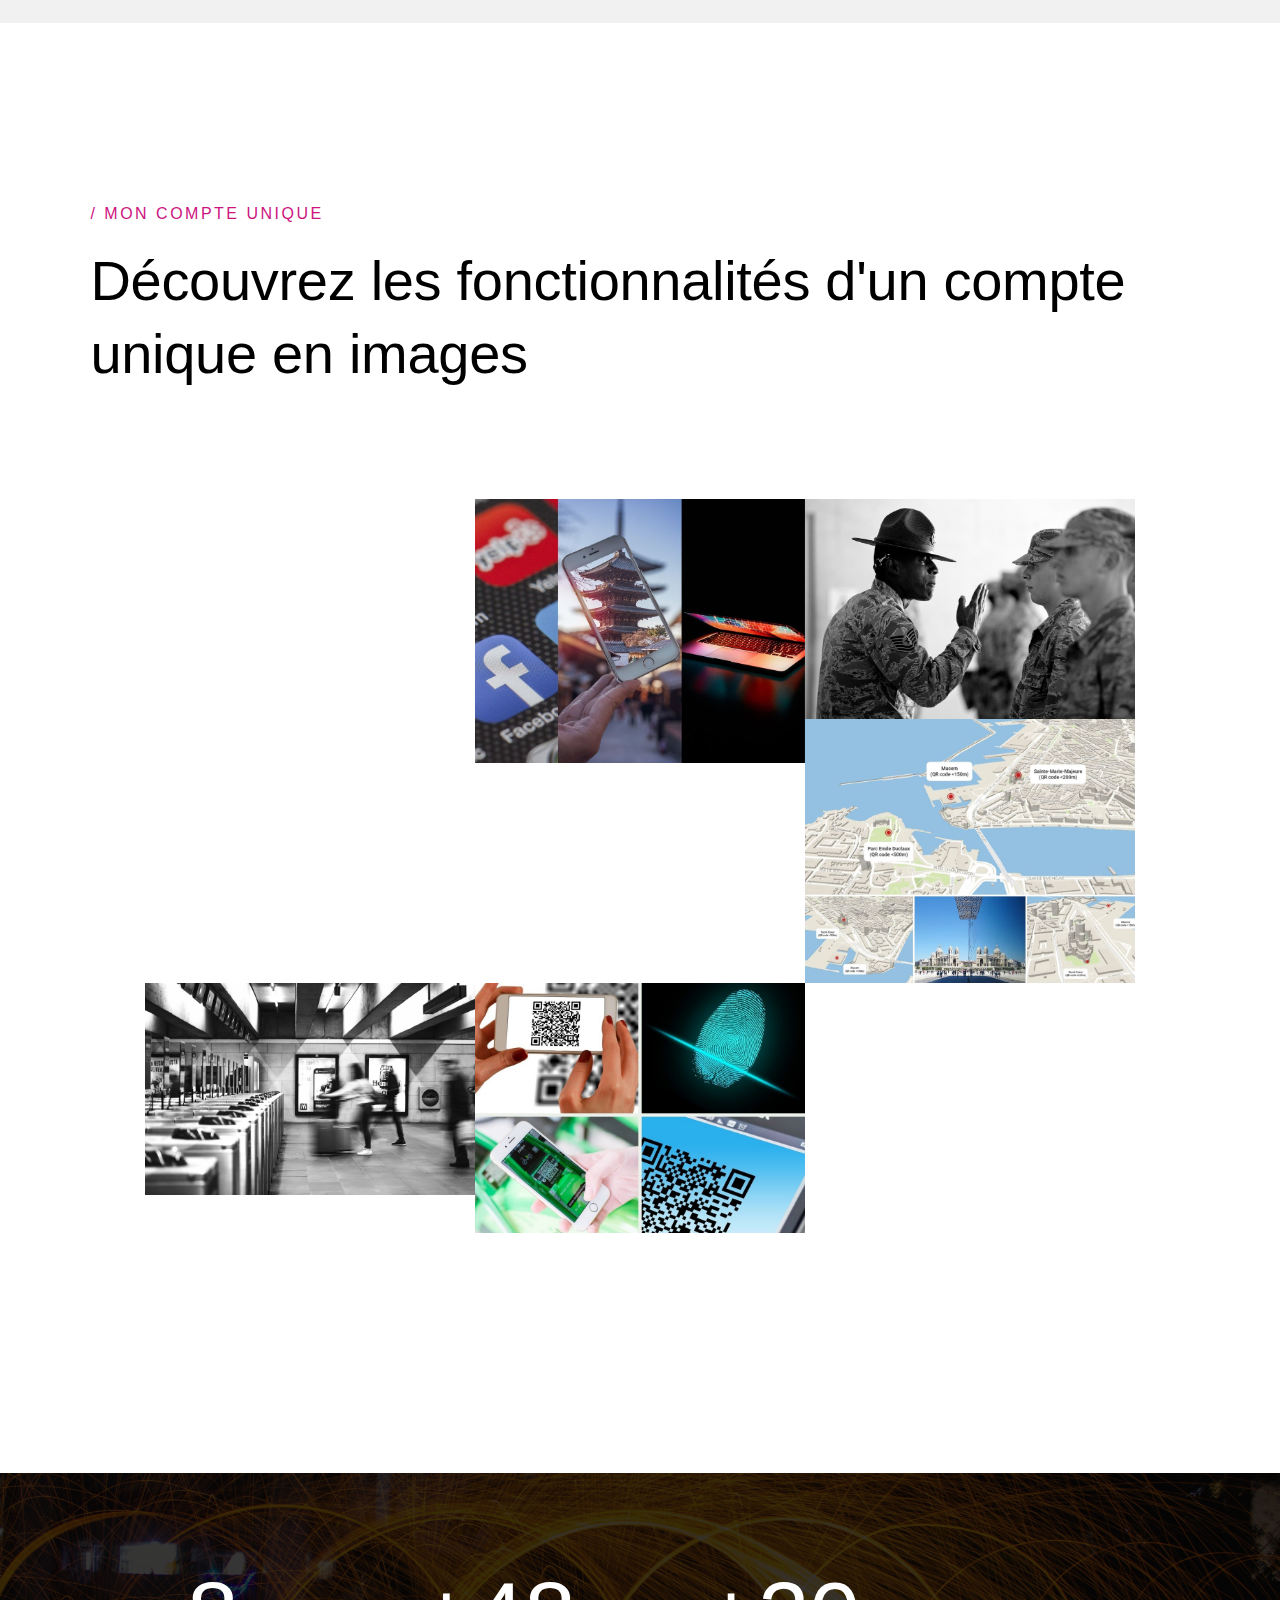
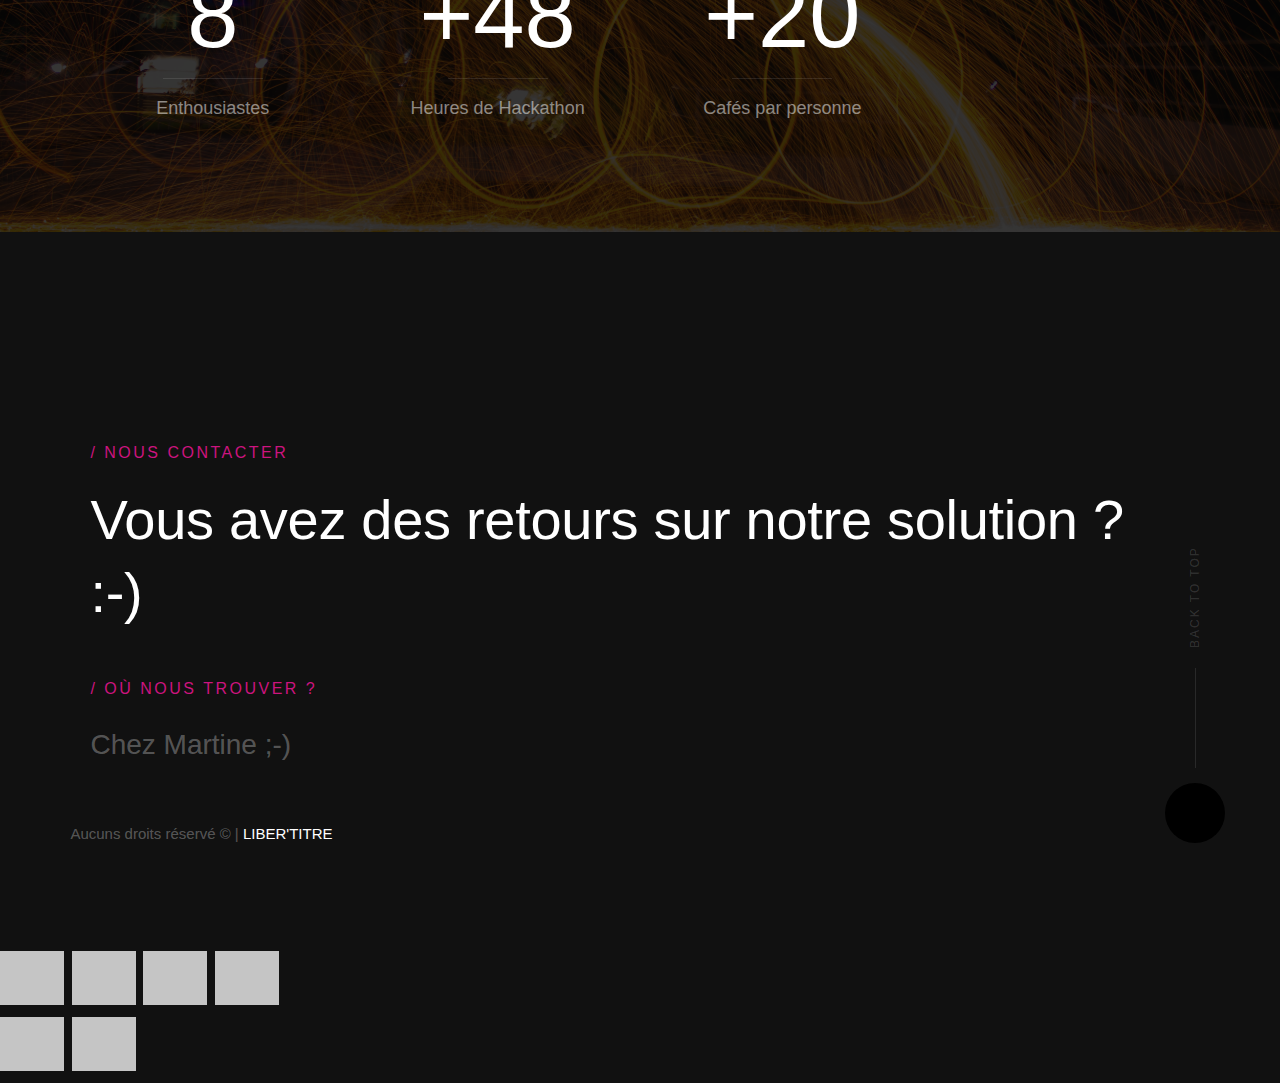
==== commit c2475f03: "Update index.html" ====
--- a/index.html
+++ b/index.html
@@ -54,7 +54,7 @@
                 <h3>LIBER'TITRE</h3>
                 
                 <ul class="header-nav__list">
-                    <li class="current"><a class="smoothscroll"  href="#home" title="home">Acceuil</a></li>
+                    <li class="current"><a class="smoothscroll"  href="#home" title="home">Accueil</a></li>
                     <li><a class="smoothscroll"  href="#about" title="about">Notre concept</a></li>
                     <li><a class="smoothscroll"  href="#services" title="services">Notre solution</a></li>
                     <li><a class="smoothscroll"  href="#works" title="works">Mon compte</a></li>
@@ -353,7 +353,7 @@
                         </div>
 
                         <a href="https://www.behance.net/" class="item-folio__project-link" title="Project link">
-                            Step 4
+                            Etape 4
                         </a>
 
                         <span class="item-folio__caption">
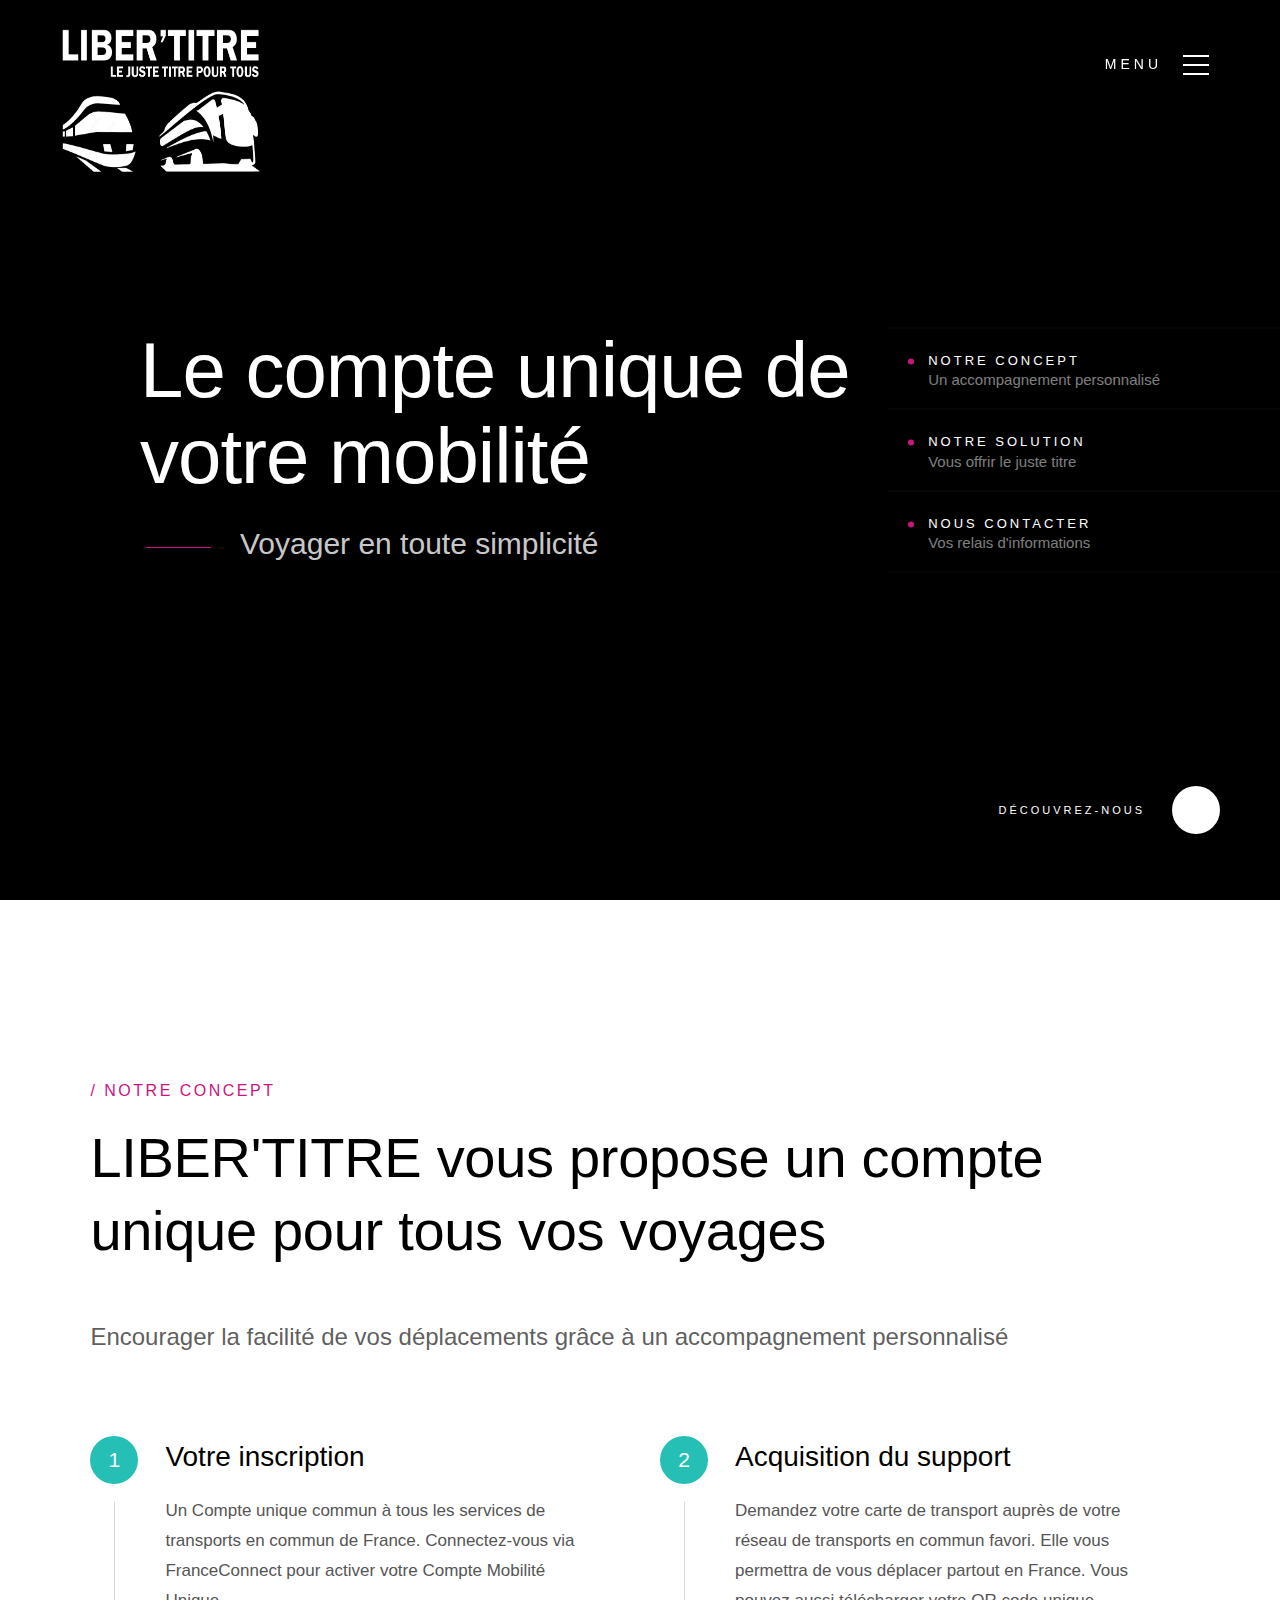
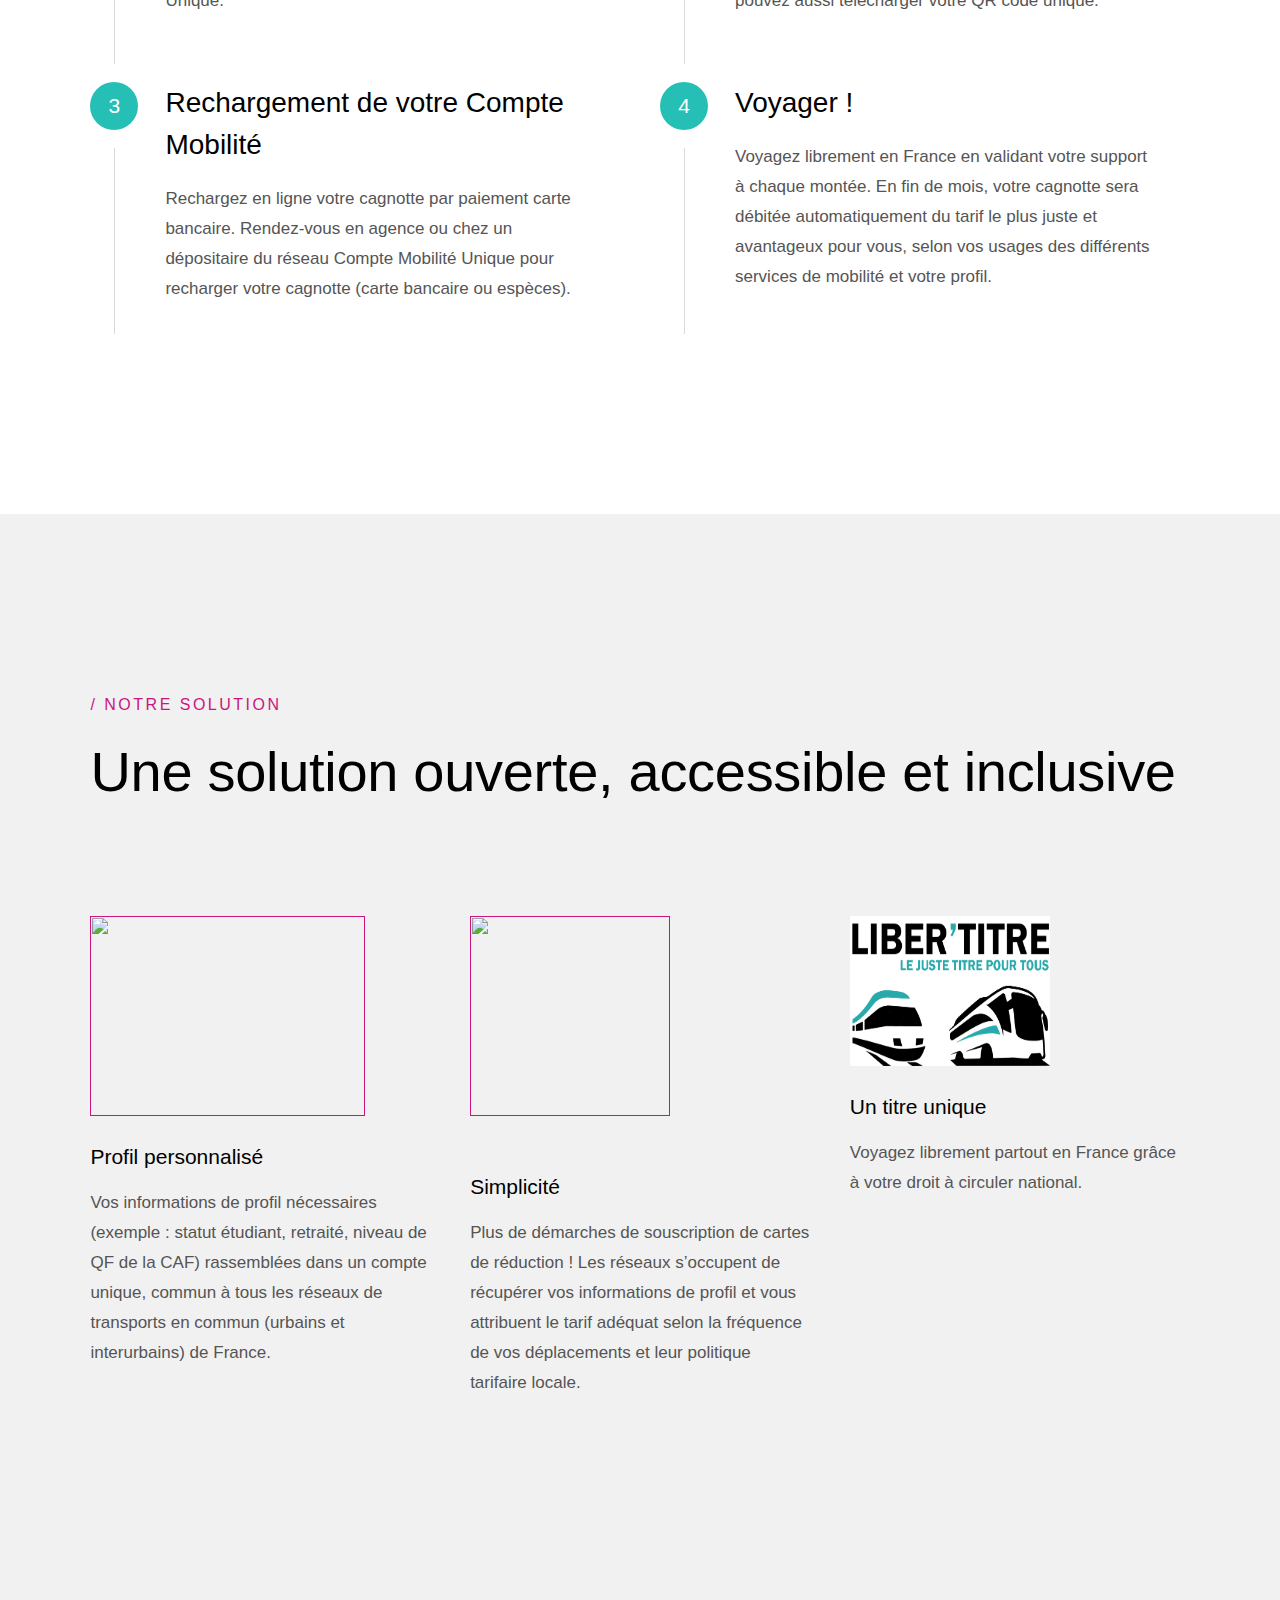
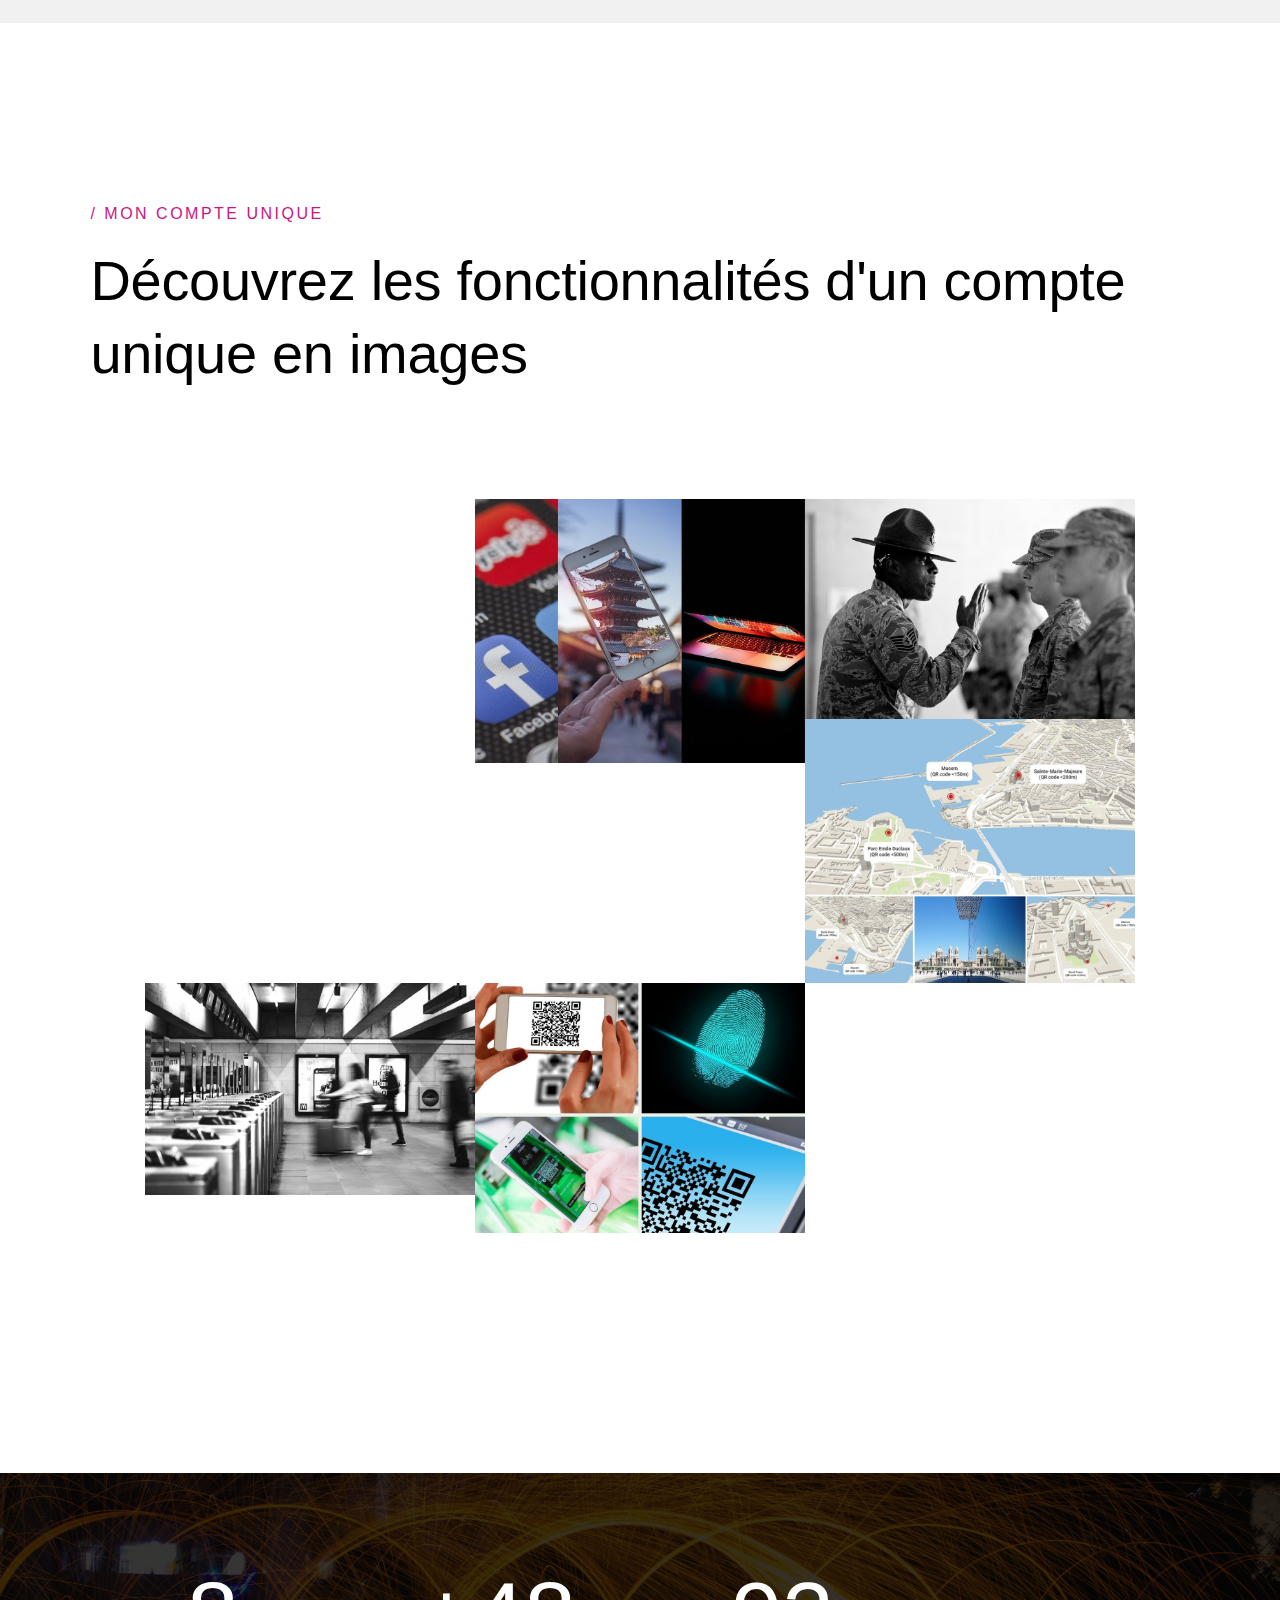
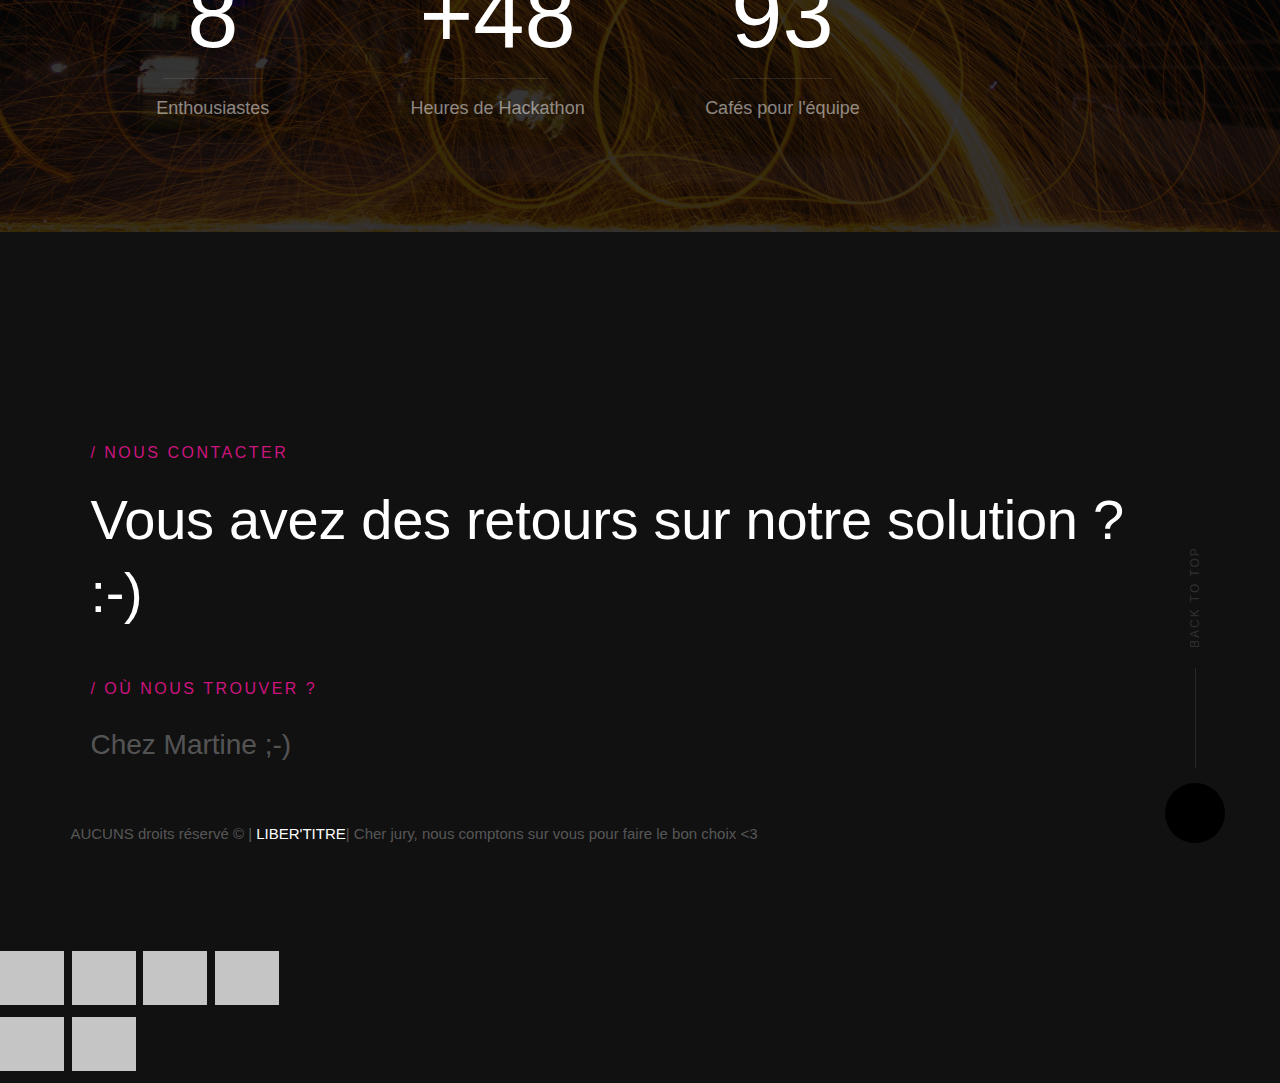
==== commit 2b506b1d: "Update index.html" ====
--- a/index.html
+++ b/index.html
@@ -445,8 +445,8 @@
                 <h5>Heures de Hackathon</h5>
             </div>
             <div class="col-block stats__col">
-                <div class="stats__count">+20</div>
-                <h5>Cafés par personne</h5> 
+                <div class="stats__count">93</div>
+                <h5>Cafés pour l'équipe</h5> 
             </center>
                  </div>
 
@@ -481,7 +481,7 @@
         <div class="row">
             <div class="col-full cl-copyright">
                 <span><!-- Link back to Colorlib can't be removed. Template is licensed under CC BY 3.0. -->
-Aucuns droits réservé &copy; | <a href="" target="_blank">LIBER'TITRE</a>
+AUCUNS droits réservé &copy; | <a href="" target="_blank">LIBER'TITRE</a>| Cher jury, nous comptons sur vous pour faire le bon choix <3
 <!-- Link back to Colorlib can't be removed. Template is licensed under CC BY 3.0. --></span> 
             </div>
         </div>
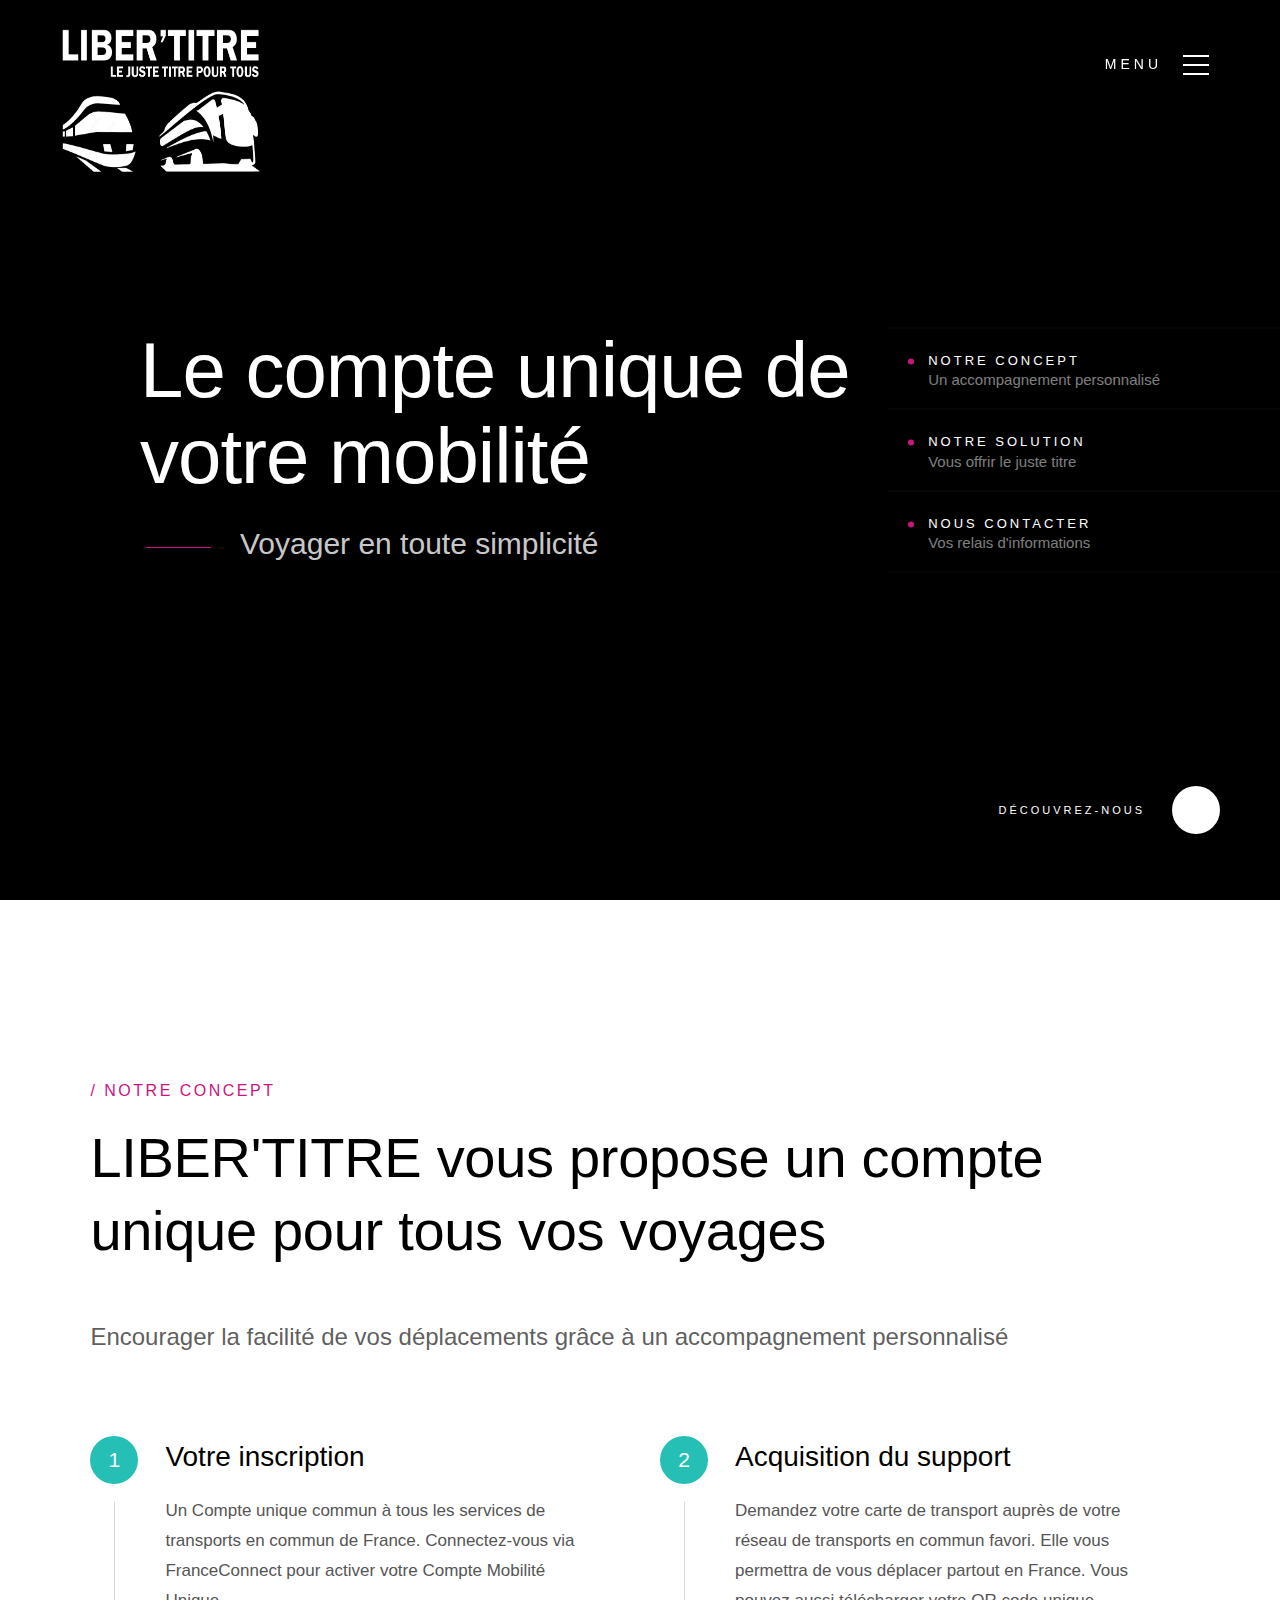
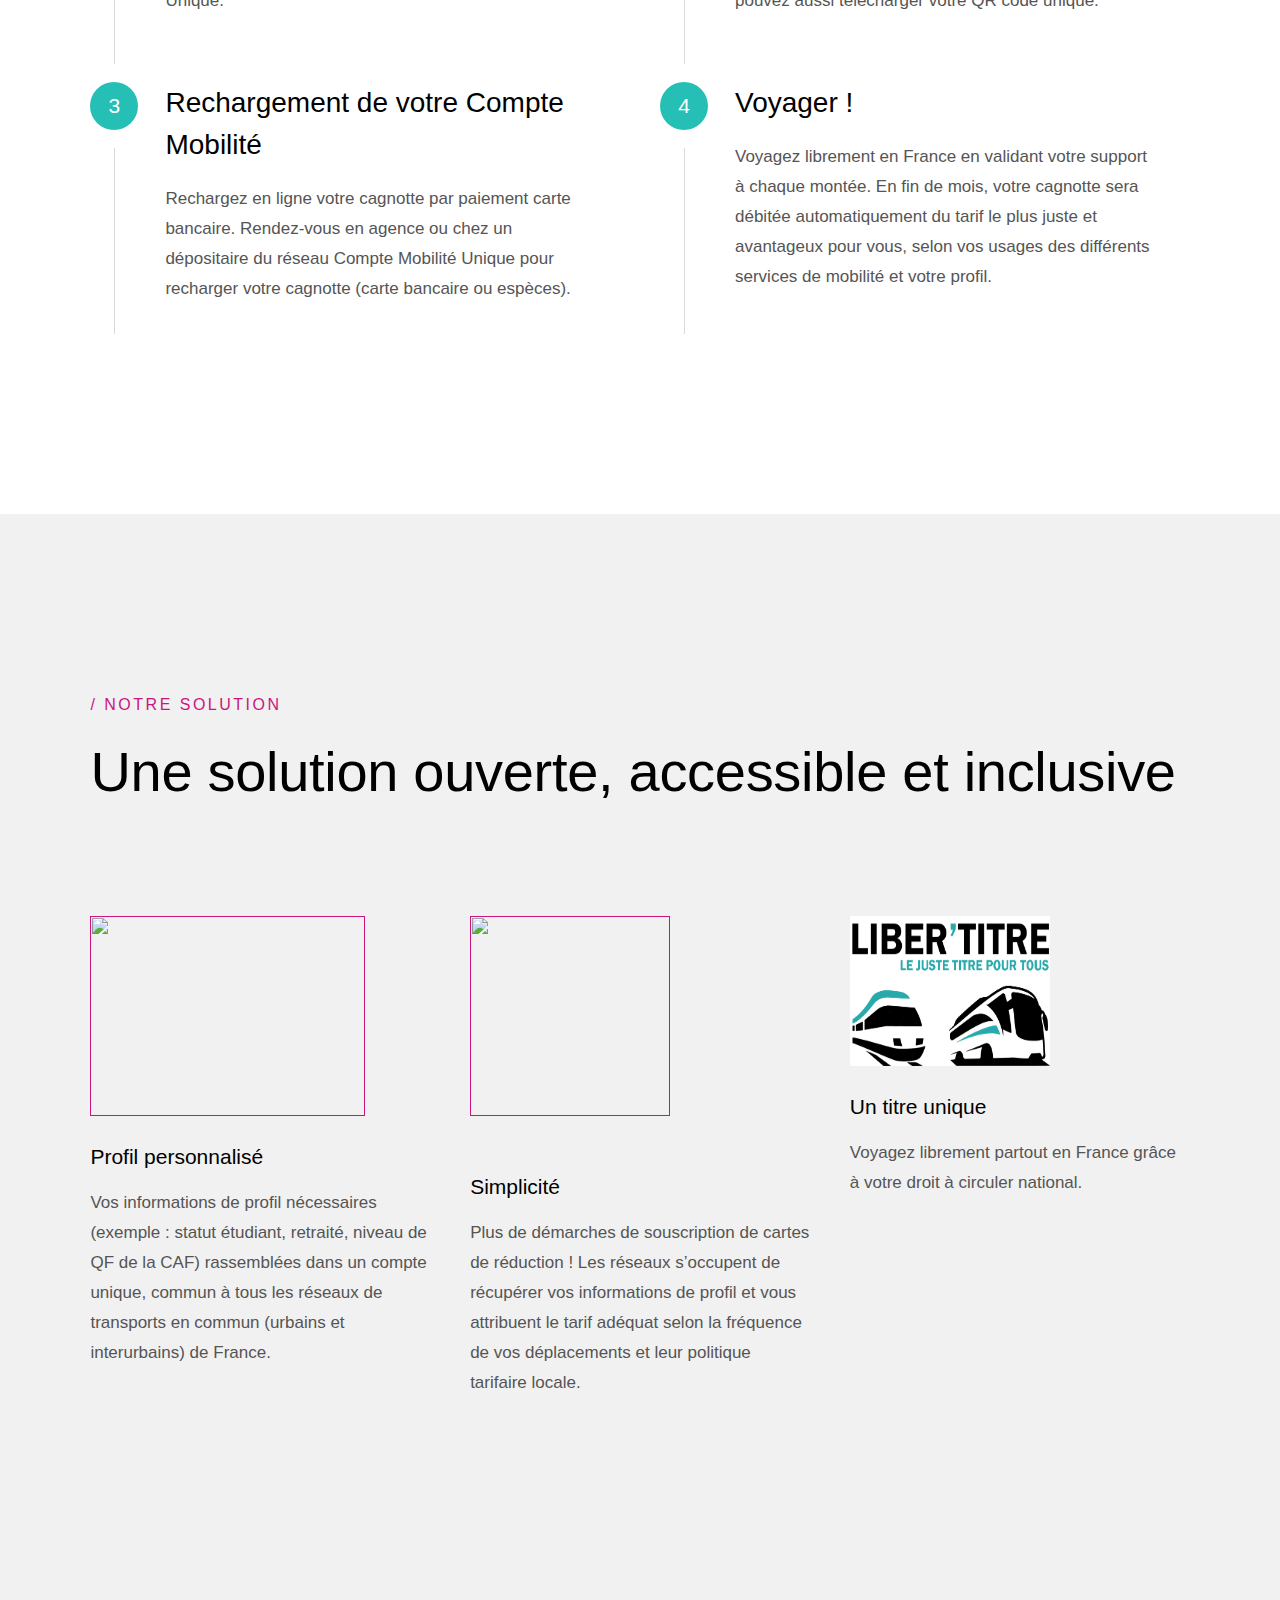
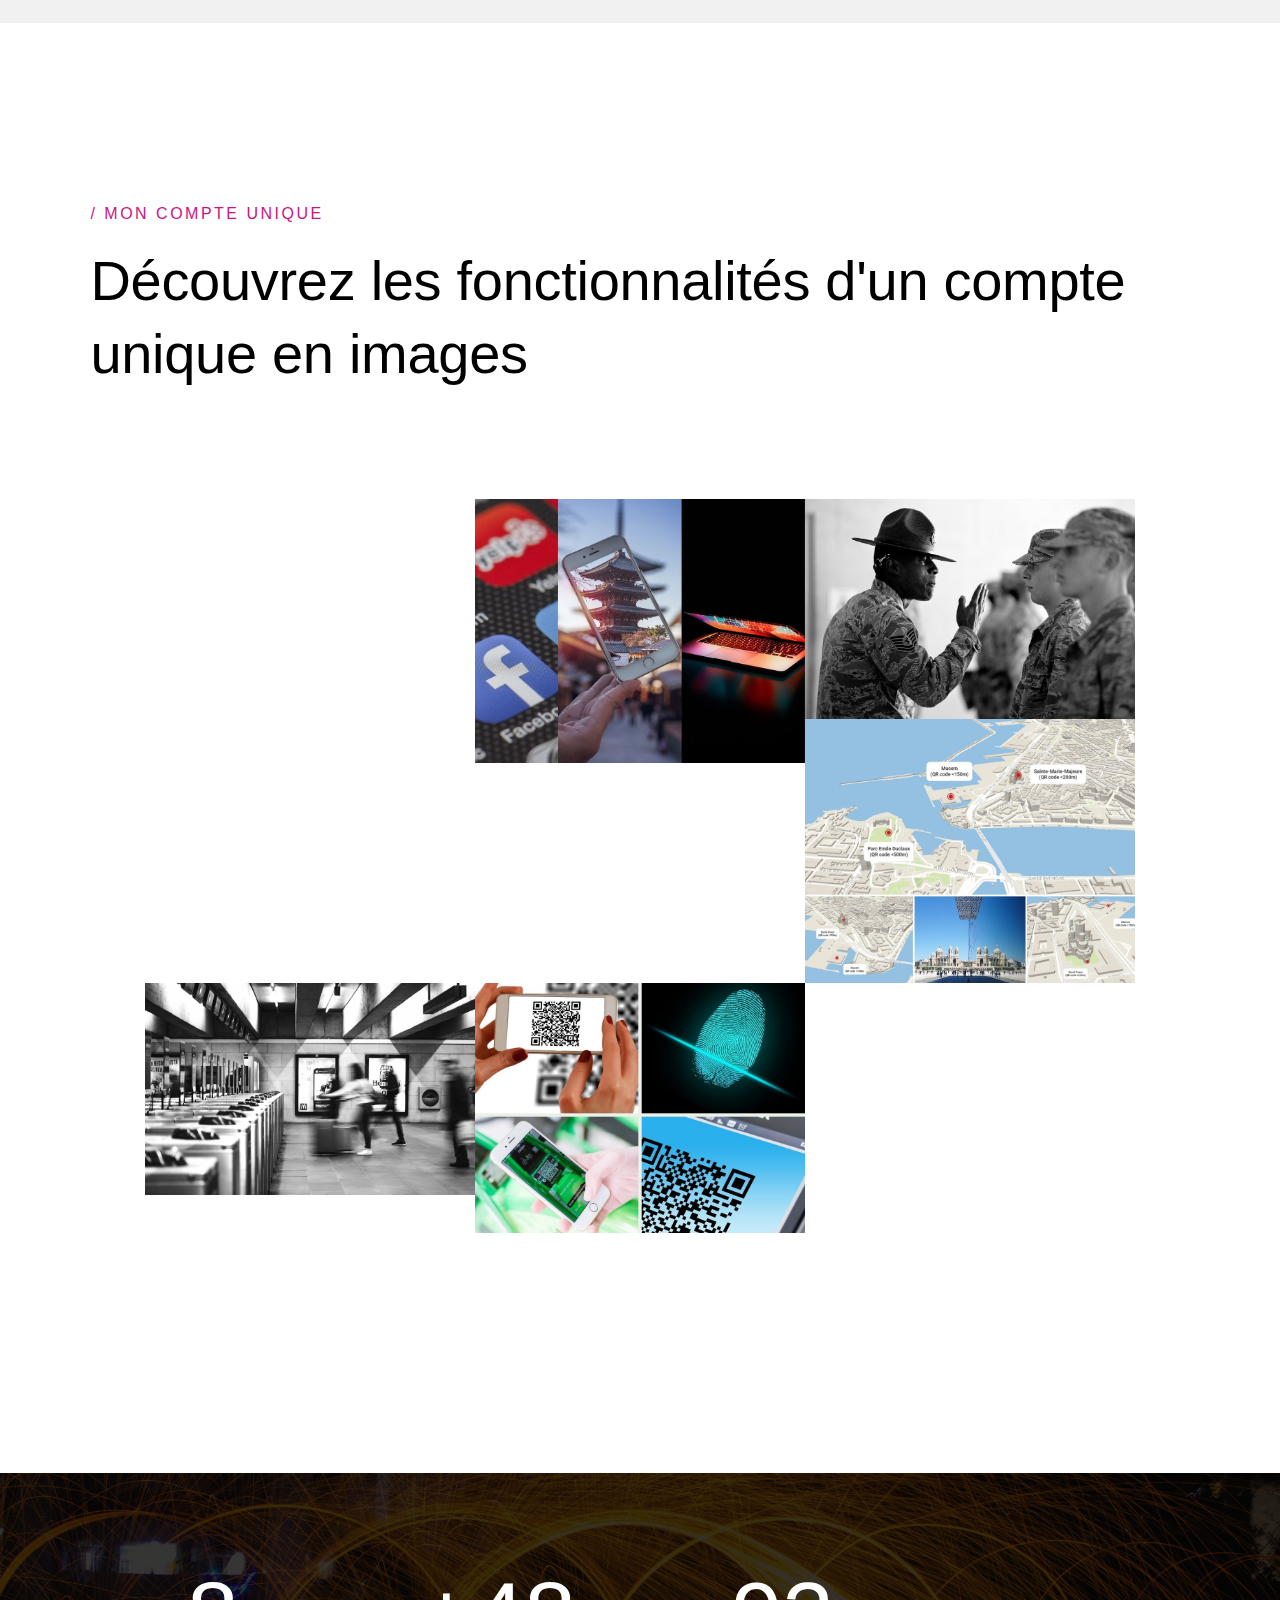
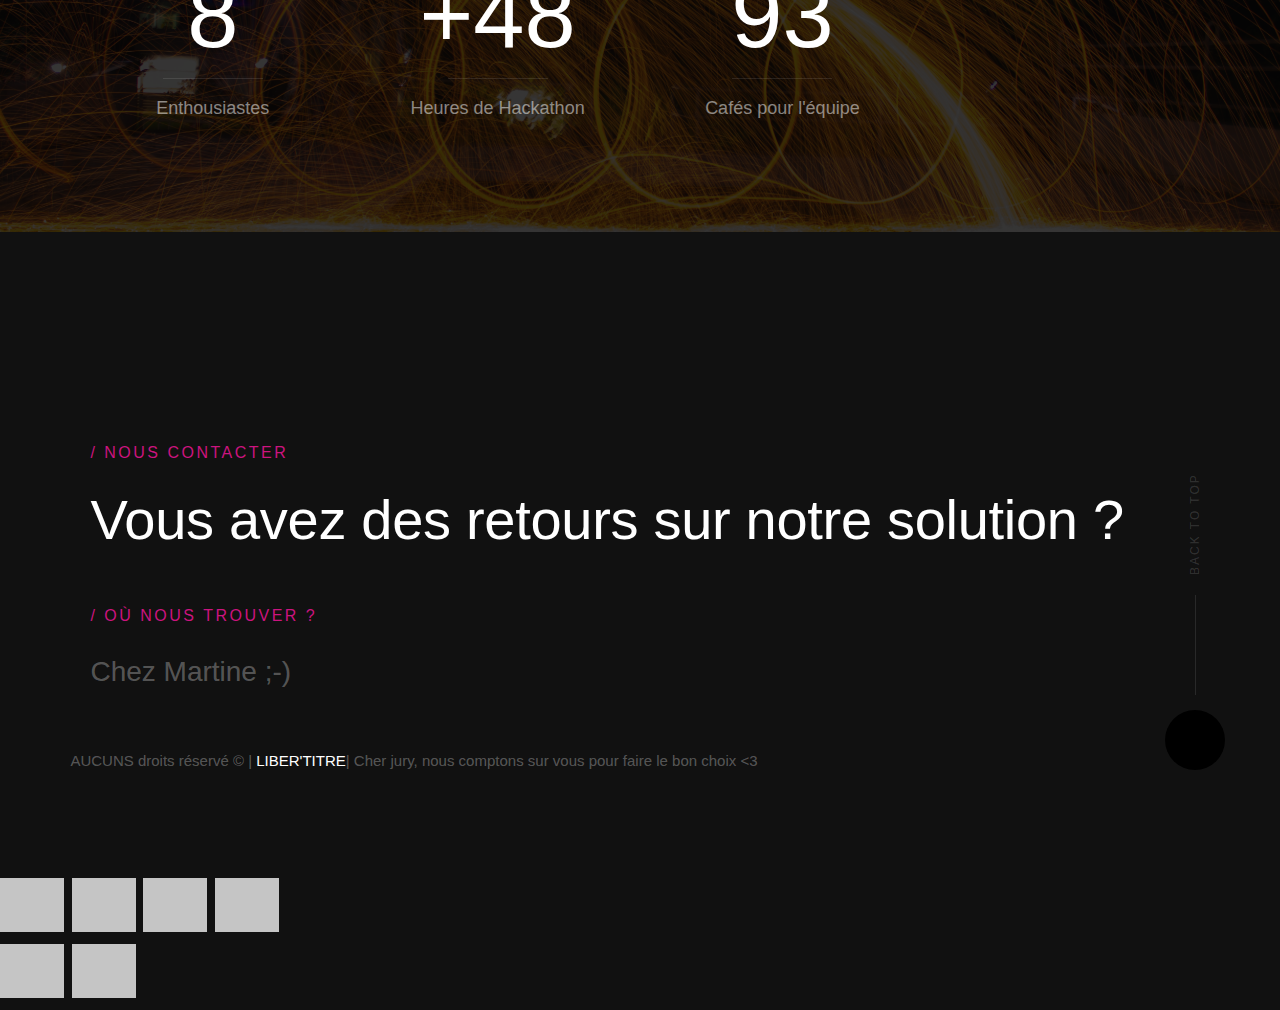
==== commit 5c556455: "Update index.html" ====
--- a/index.html
+++ b/index.html
@@ -461,7 +461,7 @@
         <div class="row section-header" data-aos="fade-up">
             <div class="col-full">
                 <h3 class="subhead subhead--light">Nous contacter</h3>
-                <h1 class="display-1 display-1--light">Vous avez des retours sur notre solution ? :-)</h1>
+                <h1 class="display-1 display-1--light">Vous avez des retours sur notre solution ?</h1>
             </div>
         </div> <!-- end section-header -->
 
